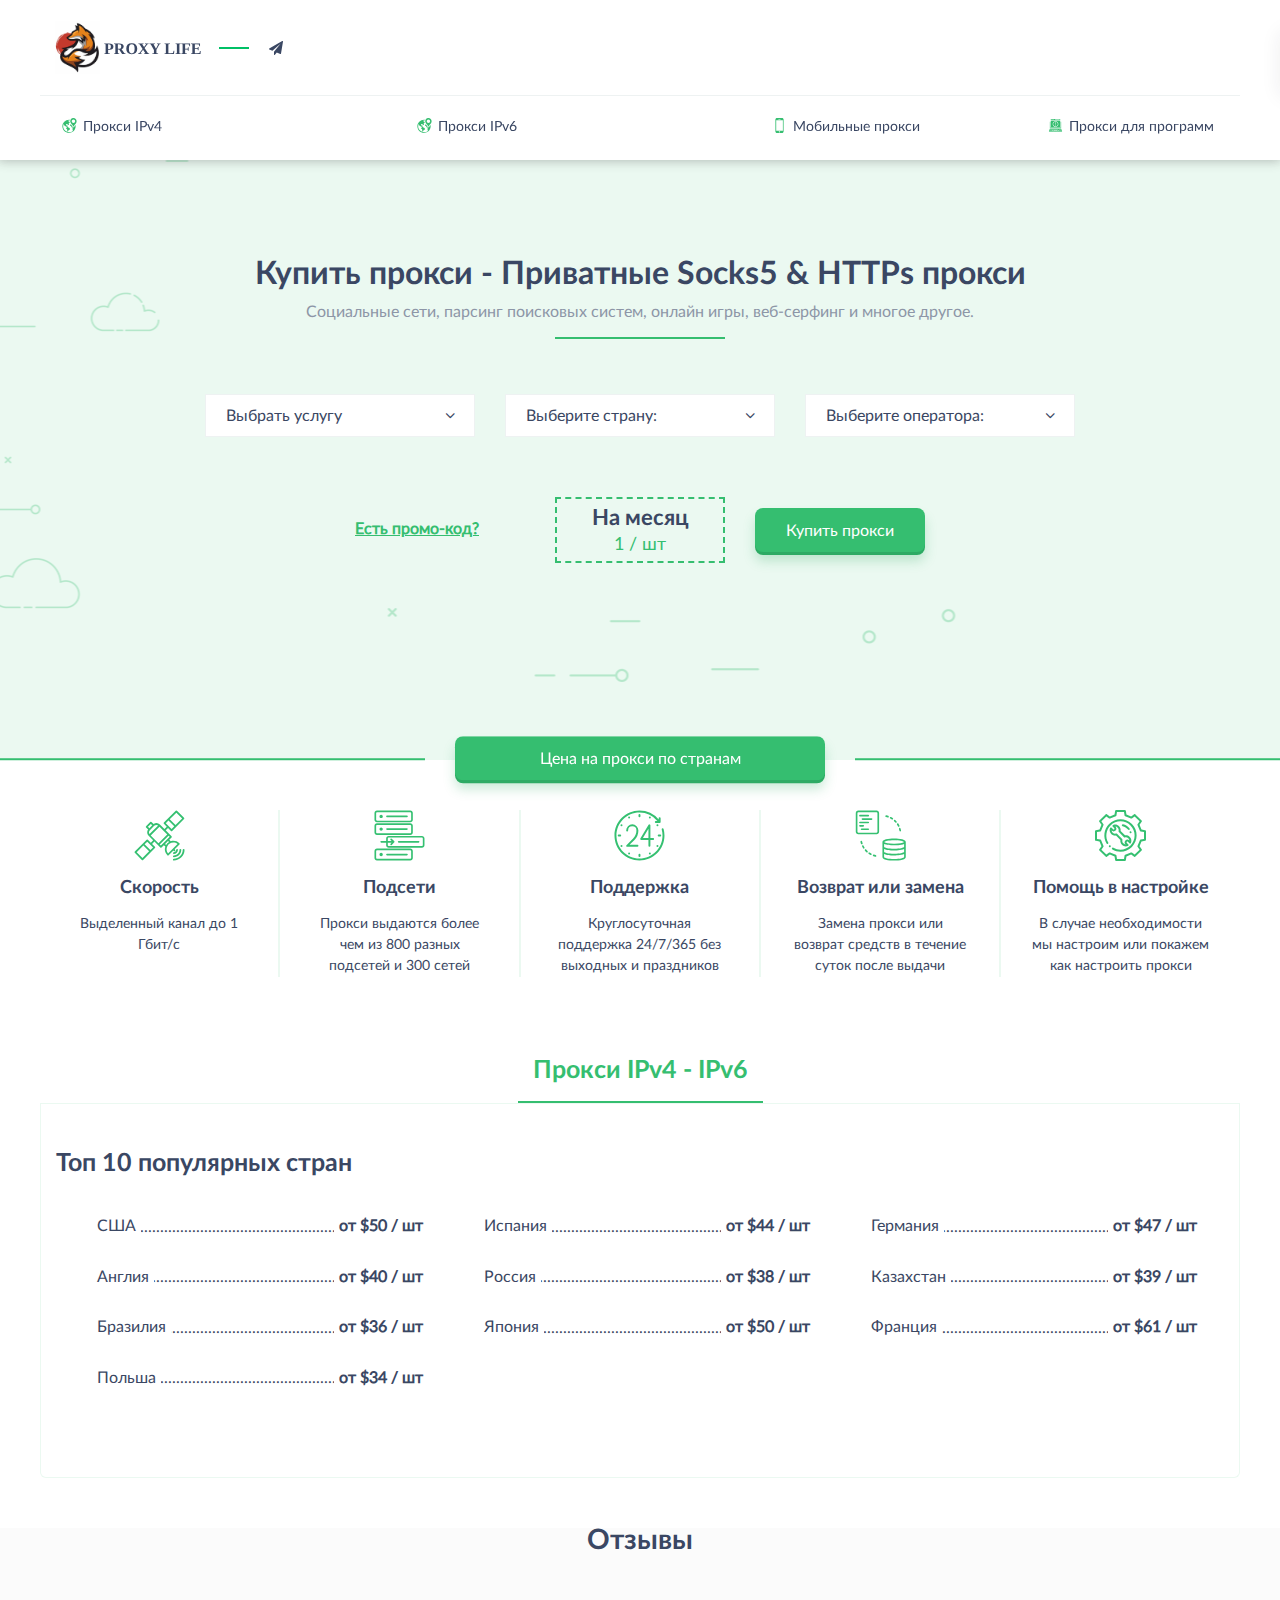
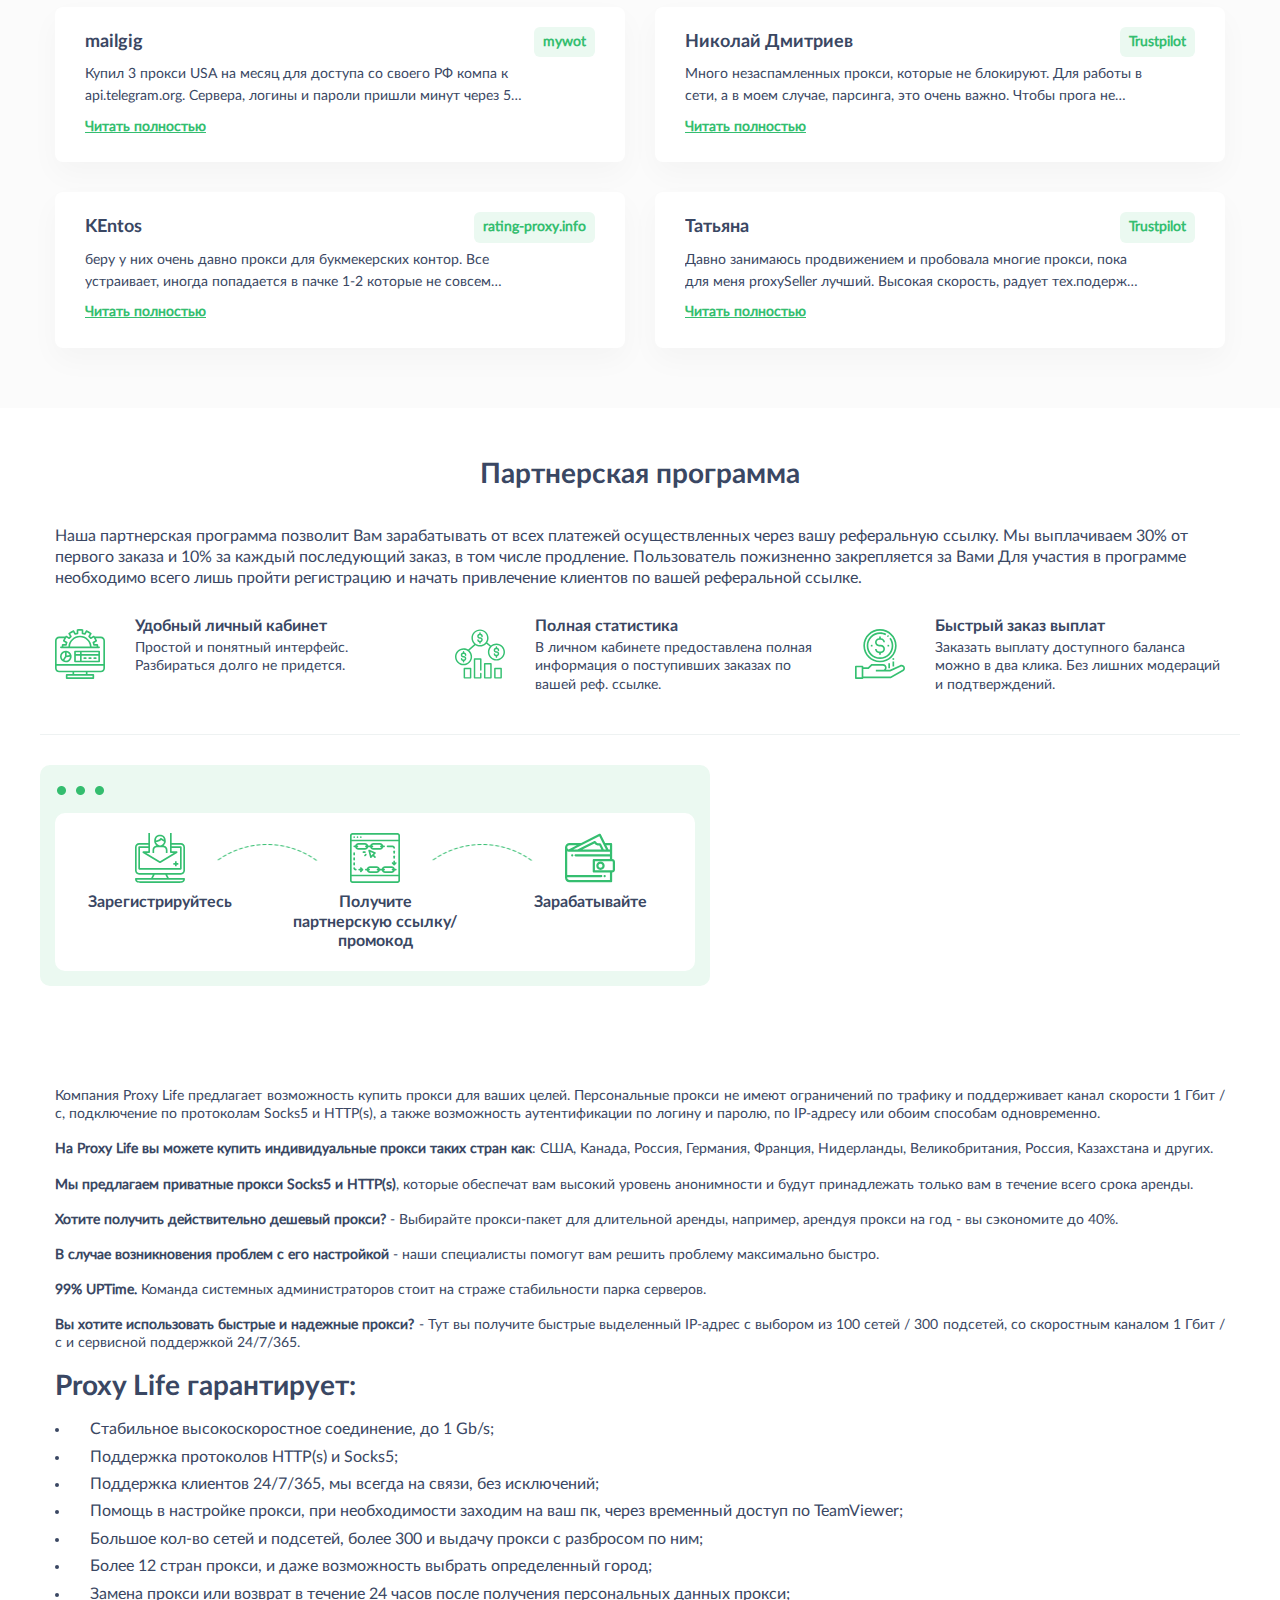
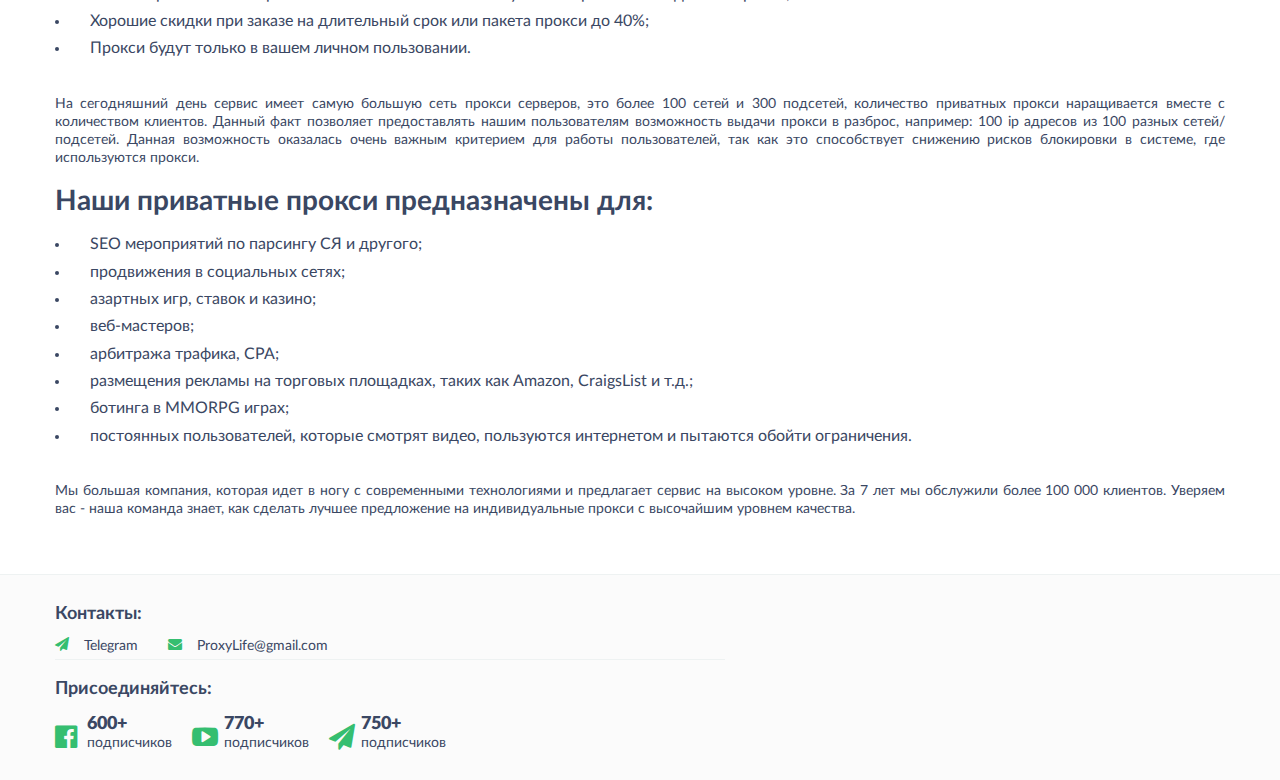
==== index-2.html @ 0d3d10ea "initial commit" ====
<!DOCTYPE html>
<html class="no-js bx-core bx-win bx-no-touch bx-no-retina bx-chrome" lang="ru">


<!-- Mirrored from proxylife.ml/index.html by HTTrack Website Copier/3.x [XR&CO'2014], Thu, 23 Feb 2023 14:34:07 GMT -->
<!-- Added by HTTrack --><meta http-equiv="content-type" content="text/html;charset=UTF-8" /><!-- /Added by HTTrack -->
<head>
    <meta charset="UTF-8" />
    <title>Proxy Life</title>
    <!-- Bootstrap v3.3.4 Grid Styles -->
    <style>
        html {
            font-family: sans-serif;
            -ms-text-size-adjust: 100%;
            -webkit-text-size-adjust: 100%
        }

        body {
            margin: 0
        }

        article,
        aside,
        details,
        figcaption,
        figure,
        footer,
        header,
        hgroup,
        main,
        menu,
        nav,
        section,
        summary {
            display: block
        }

        audio,
        canvas,
        progress,
        video {
            display: inline-block;
            vertical-align: baseline
        }

        audio:not([controls]) {
            display: none;
            height: 0
        }

        [hidden],
        template {
            display: none
        }

        a {
            background-color: transparent
        }

        a:active,
        a:hover {
            outline: 0
        }

        abbr[title] {
            border-bottom: 1px dotted
        }

        b,
        strong {
            font-weight: 700
        }

        dfn {
            font-style: italic
        }

        h1 {
            font-size: 2em;
            margin: .67em 0
        }

        mark {
            background: #ff0;
            color: #000
        }

        small {
            font-size: 80%
        }

        sub,
        sup {
            font-size: 75%;
            line-height: 0;
            position: relative;
            vertical-align: baseline
        }

        sup {
            top: -.5em
        }

        sub {
            bottom: -.25em
        }

        img {
            border: 0
        }

        svg:not(:root) {
            overflow: hidden
        }

        figure {
            margin: 1em 40px
        }

        hr {
            -moz-box-sizing: content-box;
            -webkit-box-sizing: content-box;
            box-sizing: content-box;
            height: 0
        }

        pre {
            overflow: auto
        }

        code,
        kbd,
        pre,
        samp {
            font-family: monospace, monospace;
            font-size: 1em
        }

        button,
        input,
        optgroup,
        select,
        textarea {
            color: inherit;
            font: inherit;
            margin: 0
        }

        button {
            overflow: visible
        }

        button,
        select {
            text-transform: none
        }

        button,
        html input[type=button],
        input[type=reset],
        input[type=submit] {
            -webkit-appearance: button;
            cursor: pointer
        }

        button[disabled],
        html input[disabled] {
            cursor: default
        }

        button::-moz-focus-inner,
        input::-moz-focus-inner {
            border: 0;
            padding: 0
        }

        input {
            line-height: normal
        }

        input[type=checkbox],
        input[type=radio] {
            -webkit-box-sizing: border-box;
            -moz-box-sizing: border-box;
            box-sizing: border-box;
            padding: 0
        }

        input[type=number]::-webkit-inner-spin-button,
        input[type=number]::-webkit-outer-spin-button {
            height: auto
        }

        input[type=search] {
            -webkit-appearance: textfield;
            -moz-box-sizing: content-box;
            -webkit-box-sizing: content-box;
            box-sizing: content-box
        }

        input[type=search]::-webkit-search-cancel-button,
        input[type=search]::-webkit-search-decoration {
            -webkit-appearance: none
        }

        fieldset {
            border: 1px solid silver;
            margin: 0 2px;
            padding: .35em .625em .75em
        }

        legend {
            border: 0;
            padding: 0
        }

        textarea {
            overflow: auto
        }

        optgroup {
            font-weight: 700
        }

        table {
            border-collapse: collapse;
            border-spacing: 0
        }

        td,
        th {
            padding: 0
        }

        * {
            -webkit-box-sizing: border-box;
            -moz-box-sizing: border-box;
            box-sizing: border-box
        }

        :after,
        :before {
            -webkit-box-sizing: border-box;
            -moz-box-sizing: border-box;
            box-sizing: border-box
        }

        html {
            font-size: 10px;
            -webkit-tap-highlight-color: transparent
        }

        body {
            font-family: "Helvetica Neue", Helvetica, Arial, sans-serif;
            font-size: 14px;
            line-height: 1.42857143;
            color: #333;
            background-color: #fff
        }

        button,
        input,
        select,
        textarea {
            font-family: inherit;
            font-size: inherit;
            line-height: inherit
        }

        a {
            color: #337ab7;
            text-decoration: none
        }

        a:focus,
        a:hover {
            color: #23527c;
            text-decoration: underline
        }

        a:focus {
            outline: thin dotted;
            outline: 5px auto -webkit-focus-ring-color;
            outline-offset: -2px
        }

        figure {
            margin: 0
        }

        img {
            vertical-align: middle
        }

        .img-responsive {
            display: block;
            max-width: 100%;
            height: auto
        }

        .img-rounded {
            border-radius: 6px
        }

        .img-thumbnail {
            padding: 4px;
            line-height: 1.42857143;
            background-color: #fff;
            border: 1px solid #ddd;
            border-radius: 4px;
            -webkit-transition: all .2s ease-in-out;
            -o-transition: all .2s ease-in-out;
            transition: all .2s ease-in-out;
            display: inline-block;
            max-width: 100%;
            height: auto
        }

        .img-circle {
            border-radius: 50%
        }

        hr {
            margin-top: 20px;
            margin-bottom: 20px;
            border: 0;
            border-top: 1px solid #eee
        }

        .sr-only {
            position: absolute;
            width: 1px;
            height: 1px;
            margin: -1px;
            padding: 0;
            overflow: hidden;
            clip: rect(0, 0, 0, 0);
            border: 0
        }

        .sr-only-focusable:active,
        .sr-only-focusable:focus {
            position: static;
            width: auto;
            height: auto;
            margin: 0;
            overflow: visible;
            clip: auto
        }

        [role=button] {
            cursor: pointer
        }

        .container {
            margin-right: auto;
            margin-left: auto;
            padding-left: 15px;
            padding-right: 15px
        }

        @media (min-width:768px) {
            .container {
                width: 750px
            }
        }

        @media (min-width:992px) {
            .container {
                width: 970px
            }
        }

        @media (min-width:1200px) {
            .container {
                width: 1170px
            }
        }

        .container-fluid {
            margin-right: auto;
            margin-left: auto;
            padding-left: 15px;
            padding-right: 15px
        }

        .row {
            margin-left: -15px;
            margin-right: -15px
        }

        .col-lg-1,
        .col-lg-10,
        .col-lg-11,
        .col-lg-12,
        .col-lg-2,
        .col-lg-3,
        .col-lg-4,
        .col-lg-5,
        .col-lg-6,
        .col-lg-7,
        .col-lg-8,
        .col-lg-9,
        .col-md-1,
        .col-md-10,
        .col-md-11,
        .col-md-12,
        .col-md-2,
        .col-md-3,
        .col-md-4,
        .col-md-5,
        .col-md-6,
        .col-md-7,
        .col-md-8,
        .col-md-9,
        .col-sm-1,
        .col-sm-10,
        .col-sm-11,
        .col-sm-12,
        .col-sm-2,
        .col-sm-3,
        .col-sm-4,
        .col-sm-5,
        .col-sm-6,
        .col-sm-7,
        .col-sm-8,
        .col-sm-9,
        .col-xs-1,
        .col-xs-10,
        .col-xs-11,
        .col-xs-12,
        .col-xs-2,
        .col-xs-3,
        .col-xs-4,
        .col-xs-5,
        .col-xs-6,
        .col-xs-7,
        .col-xs-8,
        .col-xs-9 {
            position: relative;
            min-height: 1px;
            padding-left: 15px;
            padding-right: 15px
        }

        .col-xs-1,
        .col-xs-10,
        .col-xs-11,
        .col-xs-12,
        .col-xs-2,
        .col-xs-3,
        .col-xs-4,
        .col-xs-5,
        .col-xs-6,
        .col-xs-7,
        .col-xs-8,
        .col-xs-9 {
            float: left
        }

        .col-xs-12 {
            width: 100%
        }

        .col-xs-11 {
            width: 91.66666667%
        }

        .col-xs-10 {
            width: 83.33333333%
        }

        .col-xs-9 {
            width: 75%
        }

        .col-xs-8 {
            width: 66.66666667%
        }

        .col-xs-7 {
            width: 58.33333333%
        }

        .col-xs-6 {
            width: 50%
        }

        .col-xs-5 {
            width: 41.66666667%
        }

        .col-xs-4 {
            width: 33.33333333%
        }

        .col-xs-3 {
            width: 25%
        }

        .col-xs-2 {
            width: 16.66666667%
        }

        .col-xs-1 {
            width: 8.33333333%
        }

        .col-xs-pull-12 {
            right: 100%
        }

        .col-xs-pull-11 {
            right: 91.66666667%
        }

        .col-xs-pull-10 {
            right: 83.33333333%
        }

        .col-xs-pull-9 {
            right: 75%
        }

        .col-xs-pull-8 {
            right: 66.66666667%
        }

        .col-xs-pull-7 {
            right: 58.33333333%
        }

        .col-xs-pull-6 {
            right: 50%
        }

        .col-xs-pull-5 {
            right: 41.66666667%
        }

        .col-xs-pull-4 {
            right: 33.33333333%
        }

        .col-xs-pull-3 {
            right: 25%
        }

        .col-xs-pull-2 {
            right: 16.66666667%
        }

        .col-xs-pull-1 {
            right: 8.33333333%
        }

        .col-xs-pull-0 {
            right: auto
        }

        .col-xs-push-12 {
            left: 100%
        }

        .col-xs-push-11 {
            left: 91.66666667%
        }

        .col-xs-push-10 {
            left: 83.33333333%
        }

        .col-xs-push-9 {
            left: 75%
        }

        .col-xs-push-8 {
            left: 66.66666667%
        }

        .col-xs-push-7 {
            left: 58.33333333%
        }

        .col-xs-push-6 {
            left: 50%
        }

        .col-xs-push-5 {
            left: 41.66666667%
        }

        .col-xs-push-4 {
            left: 33.33333333%
        }

        .col-xs-push-3 {
            left: 25%
        }

        .col-xs-push-2 {
            left: 16.66666667%
        }

        .col-xs-push-1 {
            left: 8.33333333%
        }

        .col-xs-push-0 {
            left: auto
        }

        .col-xs-offset-12 {
            margin-left: 100%
        }

        .col-xs-offset-11 {
            margin-left: 91.66666667%
        }

        .col-xs-offset-10 {
            margin-left: 83.33333333%
        }

        .col-xs-offset-9 {
            margin-left: 75%
        }

        .col-xs-offset-8 {
            margin-left: 66.66666667%
        }

        .col-xs-offset-7 {
            margin-left: 58.33333333%
        }

        .col-xs-offset-6 {
            margin-left: 50%
        }

        .col-xs-offset-5 {
            margin-left: 41.66666667%
        }

        .col-xs-offset-4 {
            margin-left: 33.33333333%
        }

        .col-xs-offset-3 {
            margin-left: 25%
        }

        .col-xs-offset-2 {
            margin-left: 16.66666667%
        }

        .col-xs-offset-1 {
            margin-left: 8.33333333%
        }

        .col-xs-offset-0 {
            margin-left: 0
        }

        @media (min-width:768px) {

            .col-sm-1,
            .col-sm-10,
            .col-sm-11,
            .col-sm-12,
            .col-sm-2,
            .col-sm-3,
            .col-sm-4,
            .col-sm-5,
            .col-sm-6,
            .col-sm-7,
            .col-sm-8,
            .col-sm-9 {
                float: left
            }

            .col-sm-12 {
                width: 100%
            }

            .col-sm-11 {
                width: 91.66666667%
            }

            .col-sm-10 {
                width: 83.33333333%
            }

            .col-sm-9 {
                width: 75%
            }

            .col-sm-8 {
                width: 66.66666667%
            }

            .col-sm-7 {
                width: 58.33333333%
            }

            .col-sm-6 {
                width: 50%
            }

            .col-sm-5 {
                width: 41.66666667%
            }

            .col-sm-4 {
                width: 33.33333333%
            }

            .col-sm-3 {
                width: 25%
            }

            .col-sm-2 {
                width: 16.66666667%
            }

            .col-sm-1 {
                width: 8.33333333%
            }

            .col-sm-pull-12 {
                right: 100%
            }

            .col-sm-pull-11 {
                right: 91.66666667%
            }

            .col-sm-pull-10 {
                right: 83.33333333%
            }

            .col-sm-pull-9 {
                right: 75%
            }

            .col-sm-pull-8 {
                right: 66.66666667%
            }

            .col-sm-pull-7 {
                right: 58.33333333%
            }

            .col-sm-pull-6 {
                right: 50%
            }

            .col-sm-pull-5 {
                right: 41.66666667%
            }

            .col-sm-pull-4 {
                right: 33.33333333%
            }

            .col-sm-pull-3 {
                right: 25%
            }

            .col-sm-pull-2 {
                right: 16.66666667%
            }

            .col-sm-pull-1 {
                right: 8.33333333%
            }

            .col-sm-pull-0 {
                right: auto
            }

            .col-sm-push-12 {
                left: 100%
            }

            .col-sm-push-11 {
                left: 91.66666667%
            }

            .col-sm-push-10 {
                left: 83.33333333%
            }

            .col-sm-push-9 {
                left: 75%
            }

            .col-sm-push-8 {
                left: 66.66666667%
            }

            .col-sm-push-7 {
                left: 58.33333333%
            }

            .col-sm-push-6 {
                left: 50%
            }

            .col-sm-push-5 {
                left: 41.66666667%
            }

            .col-sm-push-4 {
                left: 33.33333333%
            }

            .col-sm-push-3 {
                left: 25%
            }

            .col-sm-push-2 {
                left: 16.66666667%
            }

            .col-sm-push-1 {
                left: 8.33333333%
            }

            .col-sm-push-0 {
                left: auto
            }

            .col-sm-offset-12 {
                margin-left: 100%
            }

            .col-sm-offset-11 {
                margin-left: 91.66666667%
            }

            .col-sm-offset-10 {
                margin-left: 83.33333333%
            }

            .col-sm-offset-9 {
                margin-left: 75%
            }

            .col-sm-offset-8 {
                margin-left: 66.66666667%
            }

            .col-sm-offset-7 {
                margin-left: 58.33333333%
            }

            .col-sm-offset-6 {
                margin-left: 50%
            }

            .col-sm-offset-5 {
                margin-left: 41.66666667%
            }

            .col-sm-offset-4 {
                margin-left: 33.33333333%
            }

            .col-sm-offset-3 {
                margin-left: 25%
            }

            .col-sm-offset-2 {
                margin-left: 16.66666667%
            }

            .col-sm-offset-1 {
                margin-left: 8.33333333%
            }

            .col-sm-offset-0 {
                margin-left: 0
            }
        }

        @media (min-width:992px) {

            .col-md-1,
            .col-md-10,
            .col-md-11,
            .col-md-12,
            .col-md-2,
            .col-md-3,
            .col-md-4,
            .col-md-5,
            .col-md-6,
            .col-md-7,
            .col-md-8,
            .col-md-9 {
                float: left
            }

            .col-md-12 {
                width: 100%
            }

            .col-md-11 {
                width: 91.66666667%
            }

            .col-md-10 {
                width: 83.33333333%
            }

            .col-md-9 {
                width: 75%
            }

            .col-md-8 {
                width: 66.66666667%
            }

            .col-md-7 {
                width: 58.33333333%
            }

            .col-md-6 {
                width: 50%
            }

            .col-md-5 {
                width: 41.66666667%
            }

            .col-md-4 {
                width: 33.33333333%
            }

            .col-md-3 {
                width: 25%
            }

            .col-md-2 {
                width: 16.66666667%
            }

            .col-md-1 {
                width: 8.33333333%
            }

            .col-md-pull-12 {
                right: 100%
            }

            .col-md-pull-11 {
                right: 91.66666667%
            }

            .col-md-pull-10 {
                right: 83.33333333%
            }

            .col-md-pull-9 {
                right: 75%
            }

            .col-md-pull-8 {
                right: 66.66666667%
            }

            .col-md-pull-7 {
                right: 58.33333333%
            }

            .col-md-pull-6 {
                right: 50%
            }

            .col-md-pull-5 {
                right: 41.66666667%
            }

            .col-md-pull-4 {
                right: 33.33333333%
            }

            .col-md-pull-3 {
                right: 25%
            }

            .col-md-pull-2 {
                right: 16.66666667%
            }

            .col-md-pull-1 {
                right: 8.33333333%
            }

            .col-md-pull-0 {
                right: auto
            }

            .col-md-push-12 {
                left: 100%
            }

            .col-md-push-11 {
                left: 91.66666667%
            }

            .col-md-push-10 {
                left: 83.33333333%
            }

            .col-md-push-9 {
                left: 75%
            }

            .col-md-push-8 {
                left: 66.66666667%
            }

            .col-md-push-7 {
                left: 58.33333333%
            }

            .col-md-push-6 {
                left: 50%
            }

            .col-md-push-5 {
                left: 41.66666667%
            }

            .col-md-push-4 {
                left: 33.33333333%
            }

            .col-md-push-3 {
                left: 25%
            }

            .col-md-push-2 {
                left: 16.66666667%
            }

            .col-md-push-1 {
                left: 8.33333333%
            }

            .col-md-push-0 {
                left: auto
            }

            .col-md-offset-12 {
                margin-left: 100%
            }

            .col-md-offset-11 {
                margin-left: 91.66666667%
            }

            .col-md-offset-10 {
                margin-left: 83.33333333%
            }

            .col-md-offset-9 {
                margin-left: 75%
            }

            .col-md-offset-8 {
                margin-left: 66.66666667%
            }

            .col-md-offset-7 {
                margin-left: 58.33333333%
            }

            .col-md-offset-6 {
                margin-left: 50%
            }

            .col-md-offset-5 {
                margin-left: 41.66666667%
            }

            .col-md-offset-4 {
                margin-left: 33.33333333%
            }

            .col-md-offset-3 {
                margin-left: 25%
            }

            .col-md-offset-2 {
                margin-left: 16.66666667%
            }

            .col-md-offset-1 {
                margin-left: 8.33333333%
            }

            .col-md-offset-0 {
                margin-left: 0
            }
        }

        @media (min-width:1200px) {

            .col-lg-1,
            .col-lg-10,
            .col-lg-11,
            .col-lg-12,
            .col-lg-2,
            .col-lg-3,
            .col-lg-4,
            .col-lg-5,
            .col-lg-6,
            .col-lg-7,
            .col-lg-8,
            .col-lg-9 {
                float: left
            }

            .col-lg-12 {
                width: 100%
            }

            .col-lg-11 {
                width: 91.66666667%
            }

            .col-lg-10 {
                width: 83.33333333%
            }

            .col-lg-9 {
                width: 75%
            }

            .col-lg-8 {
                width: 66.66666667%
            }

            .col-lg-7 {
                width: 58.33333333%
            }

            .col-lg-6 {
                width: 50%
            }

            .col-lg-5 {
                width: 41.66666667%
            }

            .col-lg-4 {
                width: 33.33333333%
            }

            .col-lg-3 {
                width: 25%
            }

            .col-lg-2 {
                width: 16.66666667%
            }

            .col-lg-1 {
                width: 8.33333333%
            }

            .col-lg-pull-12 {
                right: 100%
            }

            .col-lg-pull-11 {
                right: 91.66666667%
            }

            .col-lg-pull-10 {
                right: 83.33333333%
            }

            .col-lg-pull-9 {
                right: 75%
            }

            .col-lg-pull-8 {
                right: 66.66666667%
            }

            .col-lg-pull-7 {
                right: 58.33333333%
            }

            .col-lg-pull-6 {
                right: 50%
            }

            .col-lg-pull-5 {
                right: 41.66666667%
            }

            .col-lg-pull-4 {
                right: 33.33333333%
            }

            .col-lg-pull-3 {
                right: 25%
            }

            .col-lg-pull-2 {
                right: 16.66666667%
            }

            .col-lg-pull-1 {
                right: 8.33333333%
            }

            .col-lg-pull-0 {
                right: auto
            }

            .col-lg-push-12 {
                left: 100%
            }

            .col-lg-push-11 {
                left: 91.66666667%
            }

            .col-lg-push-10 {
                left: 83.33333333%
            }

            .col-lg-push-9 {
                left: 75%
            }

            .col-lg-push-8 {
                left: 66.66666667%
            }

            .col-lg-push-7 {
                left: 58.33333333%
            }

            .col-lg-push-6 {
                left: 50%
            }

            .col-lg-push-5 {
                left: 41.66666667%
            }

            .col-lg-push-4 {
                left: 33.33333333%
            }

            .col-lg-push-3 {
                left: 25%
            }

            .col-lg-push-2 {
                left: 16.66666667%
            }

            .col-lg-push-1 {
                left: 8.33333333%
            }

            .col-lg-push-0 {
                left: auto
            }

            .col-lg-offset-12 {
                margin-left: 100%
            }

            .col-lg-offset-11 {
                margin-left: 91.66666667%
            }

            .col-lg-offset-10 {
                margin-left: 83.33333333%
            }

            .col-lg-offset-9 {
                margin-left: 75%
            }

            .col-lg-offset-8 {
                margin-left: 66.66666667%
            }

            .col-lg-offset-7 {
                margin-left: 58.33333333%
            }

            .col-lg-offset-6 {
                margin-left: 50%
            }

            .col-lg-offset-5 {
                margin-left: 41.66666667%
            }

            .col-lg-offset-4 {
                margin-left: 33.33333333%
            }

            .col-lg-offset-3 {
                margin-left: 25%
            }

            .col-lg-offset-2 {
                margin-left: 16.66666667%
            }

            .col-lg-offset-1 {
                margin-left: 8.33333333%
            }

            .col-lg-offset-0 {
                margin-left: 0
            }
        }

        .clearfix:after,
        .clearfix:before,
        .container-fluid:after,
        .container-fluid:before,
        .container:after,
        .container:before,
        .row:after,
        .row:before {
            content: " ";
            display: table
        }

        .clearfix:after,
        .container-fluid:after,
        .container:after,
        .row:after {
            clear: both
        }

        .center-block {
            display: block;
            margin-left: auto;
            margin-right: auto
        }

        .pull-right {
            float: right !important
        }

        .pull-left {
            float: left !important
        }

        .hide {
            display: none !important
        }

        .show {
            display: block !important
        }

        .invisible {
            visibility: hidden
        }

        .text-hide {
            font: 0/0 a;
            color: transparent;
            text-shadow: none;
            background-color: transparent;
            border: 0
        }

        .hidden {
            display: none !important
        }

        .affix {
            position: fixed
        }

        .visible-lg,
        .visible-md,
        .visible-sm,
        .visible-xs {
            display: none !important
        }

        .visible-lg-block,
        .visible-lg-inline,
        .visible-lg-inline-block,
        .visible-md-block,
        .visible-md-inline,
        .visible-md-inline-block,
        .visible-sm-block,
        .visible-sm-inline,
        .visible-sm-inline-block,
        .visible-xs-block,
        .visible-xs-inline,
        .visible-xs-inline-block {
            display: none !important
        }

        @media (max-width:767px) {
            .visible-xs {
                display: block !important
            }

            table.visible-xs {
                display: table
            }

            tr.visible-xs {
                display: table-row !important
            }

            td.visible-xs,
            th.visible-xs {
                display: table-cell !important
            }

            .visible-xs-block {
                display: block !important
            }

            .visible-xs-inline {
                display: inline !important
            }

            .visible-xs-inline-block {
                display: inline-block !important
            }
        }

        @media (min-width:768px) and (max-width:991px) {
            .visible-sm {
                display: block !important
            }

            table.visible-sm {
                display: table
            }

            tr.visible-sm {
                display: table-row !important
            }

            td.visible-sm,
            th.visible-sm {
                display: table-cell !important
            }

            .visible-sm-block {
                display: block !important
            }

            .visible-sm-inline {
                display: inline !important
            }

            .visible-sm-inline-block {
                display: inline-block !important
            }
        }

        @media (min-width:992px) and (max-width:1199px) {
            .visible-md {
                display: block !important
            }

            table.visible-md {
                display: table
            }

            tr.visible-md {
                display: table-row !important
            }

            td.visible-md,
            th.visible-md {
                display: table-cell !important
            }

            .visible-md-block {
                display: block !important
            }

            .visible-md-inline {
                display: inline !important
            }

            .visible-md-inline-block {
                display: inline-block !important
            }
        }

        @media (min-width:1200px) {
            .visible-lg {
                display: block !important
            }

            table.visible-lg {
                display: table
            }

            tr.visible-lg {
                display: table-row !important
            }

            td.visible-lg,
            th.visible-lg {
                display: table-cell !important
            }
        }

        @media (min-width:1200px) {
            .visible-lg-block {
                display: block !important
            }
        }

        @media (min-width:1200px) {
            .visible-lg-inline {
                display: inline !important
            }
        }

        @media (min-width:1200px) {
            .visible-lg-inline-block {
                display: inline-block !important
            }
        }

        @media (max-width:767px) {
            .hidden-xs {
                display: none !important
            }
        }

        @media (min-width:768px) and (max-width:991px) {
            .hidden-sm {
                display: none !important
            }
        }

        @media (min-width:992px) and (max-width:1199px) {
            .hidden-md {
                display: none !important
            }
        }

        @media (min-width:1200px) {
            .hidden-lg {
                display: none !important
            }
        }

        .visible-print {
            display: none !important
        }

        @media print {
            .visible-print {
                display: block !important
            }

            table.visible-print {
                display: table
            }

            tr.visible-print {
                display: table-row !important
            }

            td.visible-print,
            th.visible-print {
                display: table-cell !important
            }
        }

        .visible-print-block {
            display: none !important
        }

        @media print {
            .visible-print-block {
                display: block !important
            }
        }

        .visible-print-inline {
            display: none !important
        }

        @media print {
            .visible-print-inline {
                display: inline !important
            }
        }

        .visible-print-inline-block {
            display: none !important
        }

        @media print {
            .visible-print-inline-block {
                display: inline-block !important
            }
        }

        @media print {
            .hidden-print {
                display: none !important
            }
        }
    </style>
    <!-- Header CSS (First Sections of Website: paste after release from header.min.css here) -->
    <!--
	<style>html .loader{background:#fff;bottom:0;height:100%;left:0;position:fixed;right:0;top:0;width:100%;z-index:9999}html .loader .loader_inner{background-size:cover;background-repeat:no-repeat;background-position:center center;background-color:#fff;height:60px;width:60px;margin-top:-30px;margin-left:-30px;left:50%;top:50%;position:absolute}</style>
	-->
    <!-- Load CSS, CSS Localstorage & WebFonts Main Function -->
    <meta name="robots" content="index, follow">
    <meta name="keywords" content="прокси">
    <meta name="description" content="Компания Proxy Life предлагает возможность купить прокси для ваших целей. Приватные прокси не имеют ограничений по трафику и поддерживает канал скорости 1 Гбит / с, подключение по протоколам Socks5 и HTTP(s), а также возможность аутентификации по лог">
    <script async src="../www.googletagmanager.com/gtm2fe1.js?id=GTM-NR4FPRX"></script>
    <script type="text/javascript" data-skip-moving="true">
        (function(w, d, n) {
            var cl = "bx-core";
            var ht = d.documentElement;
            var htc = ht ? ht.className : undefined;
            if (htc === undefined || htc.indexOf(cl) !== -1) {
                return;
            }
            var ua = n.userAgent;
            if (/(iPad;)|(iPhone;)/i.test(ua)) {
                cl += " bx-ios";
            } else if (/Windows/i.test(ua)) {
                cl += ' bx-win';
            } else if (/Macintosh/i.test(ua)) {
                cl += " bx-mac";
            } else if (/Linux/i.test(ua) && !/Android/i.test(ua)) {
                cl += " bx-linux";
            } else if (/Android/i.test(ua)) {
                cl += " bx-android";
            }
            cl += (/(ipad|iphone|android|mobile|touch)/i.test(ua) ? " bx-touch" : " bx-no-touch");
            cl += w.devicePixelRatio && w.devicePixelRatio >= 2 ? " bx-retina" : " bx-no-retina";
            var ieVersion = -1;
            if (/AppleWebKit/.test(ua)) {
                cl += " bx-chrome";
            } else if ((ieVersion = getIeVersion()) > 0) {
                cl += " bx-ie bx-ie" + ieVersion;
                if (ieVersion > 7 && ieVersion < 10 && !isDoctype()) {
                    cl += " bx-quirks";
                }
            } else if (/Opera/.test(ua)) {
                cl += " bx-opera";
            } else if (/Gecko/.test(ua)) {
                cl += " bx-firefox";
            }
            ht.className = htc ? htc + " " + cl : cl;

            function isDoctype() {
                if (d.compatMode) {
                    return d.compatMode == "CSS1Compat";
                }
                return d.documentElement && d.documentElement.clientHeight;
            }

            function getIeVersion() {
                if (/Opera/i.test(ua) || /Webkit/i.test(ua) || /Firefox/i.test(ua) || /Chrome/i.test(ua)) {
                    return -1;
                }
                var rv = -1;
                if (!!(w.MSStream) && !(w.ActiveXObject) && ("ActiveXObject" in w)) {
                    rv = 11;
                } else if (!!d.documentMode && d.documentMode >= 10) {
                    rv = 10;
                } else if (!!d.documentMode && d.documentMode >= 9) {
                    rv = 9;
                } else if (d.attachEvent && !/Opera/.test(ua)) {
                    rv = 8;
                }
                if (rv == -1 || rv == 8) {
                    var re;
                    if (n.appName == "Microsoft Internet Explorer") {
                        re = new RegExp("MSIE ([0-9]+[\.0-9]*)");
                        if (re.exec(ua) != null) {
                            rv = parseFloat(RegExp.$1);
                        }
                    } else if (n.appName == "Netscape") {
                        rv = 11;
                        re = new RegExp("Trident/.*rv:([0-9]+[\.0-9]*)");
                        if (re.exec(ua) != null) {
                            rv = parseFloat(RegExp.$1);
                        }
                    }
                }
                return rv;
            }
        })(window, document, navigator);
    </script>
    <link href="css/ui.design-tokens.min.css" type="text/css" rel="stylesheet">
    <link href="css/template_addbc4e4475238ae01c8bef789acd89e_v1.css" type="text/css" data-template-style="true" rel="stylesheet">
    <link href="css/popup.min.css" type="text/css" data-template-style="true" rel="stylesheet">
    <meta http-equiv="X-UA-Compatible" content="IE=edge">
    <meta name="viewport" content="width=device-width, initial-scale=1.0, minimum-scale=1.0, maximum-scale=1.0, user-scalable=no">
    <link rel="shortcut icon" href="favicon.ico" type="image/x-icon">
    <link rel="apple-touch-icon" href="images/apple-touch-icon.png">
    <link rel="apple-touch-icon" sizes="72x72" href="images/apple-touch-icon-72x72.png">
    <link rel="apple-touch-icon" sizes="114x114" href="images/apple-touch-icon-114x114.png">
    <meta property="og:image" content="fonts/8aeade7cf73ff3e42dd17f4617ce4018.svg">
</head>

<body>
    <div class="loader">
        <div class="loader_inner"></div>
    </div>
    <!-- header -->



    <div canvas="container" data-sticky-container>
        <div class="off-canvas-wrap"></div>
        <header id="header" class="header ipv6_proxy ">
            <div class="container">
                <div class="row header__top">
                    <div class="header_logo">
                        <a href="index.html" class="logo">
                            <i>
                                <img src="fonts/8aeade7cf73ff3e42dd17f4617ce4018.svg" alt="Прокси селлер">
                            </i>
                        </a>
                    </div>
                    <div class="header__social">
                        <div class="header__social-divider">
                        </div>
                        <div class="header__social-items">

                            <div id="bx_3218110189_1642" class="header__social-item"><a href="https://t.me/proxylife_support" target="_blank"><i><i class="fa fa-paper-plane"></i></i></a></div>
                        </div>
                    </div>
                    <div class="header_nav_wrap">
                        <nav class="header_nav">
                         
                        </nav>

                    </div>
                </div>
                <div class="header__level2 sticky" data-sticky-for="1199" data-margin-top="-15" data-sticky-class="is-sticky">
                    <nav class="header__level2-nav">
                        <ul>
                            <li>
                                <img src="fonts/2c0213ab2c3454f73adb50991b558356.svg">
                                Прокси IPv4 </i>
</li>
<li>
                                <div class="header__level2-nav-drop-decor">
                                    <img src="images/main-color-tab-decor.png" alt>
                                </div>
                                <div class="header__level2-nav-drop proxy">
                                    <div class="header__level2-nav-tabs-item-wrap">
                                        <div class="header__level2-nav-tabs-item active">
                                            Европа <i class="fa fa-angle-right"></i>
                                        </div>
                                        <div class="header__level2-nav-tabs-item ">
                                            Азия <i class="fa fa-angle-right"></i>
                                        </div>
                                        <div class="header__level2-nav-tabs-item ">
                                            Африка <i class="fa fa-angle-right"></i>
                                        </div>
                                        <div class="header__level2-nav-tabs-item ">
                                            Северная Америка <i class="fa fa-angle-right"></i>
                                        </div>
                                        <div class="header__level2-nav-tabs-item ">
                                            Южная Америка <i class="fa fa-angle-right"></i>
                                        </div>
                                        <div class="header__level2-nav-tabs-item ">
                                            Австралия и Океания <i class="fa fa-angle-right"></i>
                                        </div>
                                    </div>
                                    <div class="header__level2-nav-tabs-inner">
                                        <ul class="tabs-wrap active">
                                            <li>
                                                <a href="austrian-proxy/index.html"><i style="background: url(%27fonts/0sh26e6orv4ob2gsgamkuw5icx0um3by.html) no-repeat center;"></i> Австрия</a>
                                            </li>
                                            <li>
                                                <a href="belarus-proxy/index.html"><i style="background: url(%27fonts/a2a24b026166821101654dcd597a6c62.html) no-repeat center;"></i> Беларусь</a>
                                            </li>
                                            <li>
                                                <a href="belgium-proxy/index.html"><i style="background: url(%27fonts/0l4l6gg8gwzw0rb55a7gsuhlv0h212sv.html) no-repeat center;"></i> Бельгия</a>
                                            </li>
                                            <li>
                                                <a href="bulgarian-proxy/index.html"><i style="background: url(%27fonts/7ba21c425387e42a48e0bbe23ca670ca.html) no-repeat center;"></i> Болгария</a>
                                            </li>
                                            <li>
                                                <a href="cyprus-proxy/index.html"><i style="background: url(%27fonts/ybuvy5zbym5lk0rwljuc4lh6teb4tsip.html) no-repeat center;"></i> Кипр</a>
                                            </li>
                                            <li>
                                                <a href="czech-proxy/index.html"><i style="background: url(%27fonts/zx6u3y2xjety89nfed5452wqr6bo377c.html) no-repeat center;"></i> Чехия</a>
                                            </li>
                                            <li>
                                                <a href="england-proxy/index.html"><i style="background: url(%27fonts/5e42f860ec475ed11b34e2eea4311005.html) no-repeat center;"></i> Англия</a>
                                            </li>
                                            <li>
                                                <a href="finland-proxy/index.html"><i style="background: url(%27fonts/grri528m63qd2shpgrdylbgyn56iwfiv.html) no-repeat center;"></i> Финляндия</a>
                                            </li>
                                            <li>
                                                <a href="france-proxy/index.html"><i style="background: url(%27fonts/wnafi606b47lp128l5viwdhlan4qppub.html) no-repeat center;"></i> Франция</a>
                                            </li>
                                            <li>
                                                <a href="german-proxy/index.html"><i style="background: url(%27fonts/1d1e75892263042a6f9735df7924a558.html) no-repeat center;"></i> Германия</a>
                                            </li>
                                            <li>
                                                <a href="hungary-proxy/index.html"><i style="background: url(%27fonts/orhez0gxmggi2g2v3awcbir6yw160ebk.html) no-repeat center;"></i> Венгрия</a>
                                            </li>
                                            <li>
                                                <a href="italy-proxy/index.html"><i style="background: url(%27fonts/dedf40e2192fb70d03aac7fab89bd252.html) no-repeat center;"></i> Италия</a>
                                            </li>
                                            <li>
                                                <a href="latvian-proxy/index.html"><i style="background: url(%27fonts/6nvjmu1syys8pedc95mzjxuj27f72r28.html) no-repeat center;"></i> Латвия</a>
                                            </li>
                                            <li>
                                                <a href="lithuania-proxy/index.html"><i style="background: url(%27fonts/2d61bb22e1232eb990aae9b0c8f9c5a1.html) no-repeat center;"></i> Литва</a>
                                            </li>
                                            <li>
                                                <a href="macedonian-proxy/index.html"><i style="background: url(%27fonts/28q4wq176f4o74l1zys7j23yuwkn7pfy.html) no-repeat center;"></i> Македония</a>
                                            </li>
                                            <li>
                                                <a href="netherlands-proxy/index.html"><i style="background: url(%27fonts/f3af6d20e22815ac8e212c6e3e6b95c7.html) no-repeat center;"></i> Нидерланды</a>
                                            </li>
                                            <li>
                                                <a href="norway-proxy/index.html"><i style="background: url(%27fonts/emhe1efsvgy3gruvwbyt3mxdq96lwbgh.html) no-repeat center;"></i> Норвегия</a>
                                            </li>
                                            <li>
                                                <a href="poland-proxy/index.html"><i style="background: url(%27fonts/08010f8913a33d43b2a525245cd046ff.html) no-repeat center;"></i> Польша</a>
                                            </li>
                                            <li>
                                                <a href="portugal-proxy/index.html"><i style="background: url(%27fonts/etp4s56oszzo28qm67kxfvneznxbfgfn.html) no-repeat center;"></i> Португалия</a>
                                            </li>
                                            <li>
                                                <a href="romanian-proxy/index.html"><i style="background: url(%27fonts/hpkkdk74xtby9r0n1jjn727agldvvtz0.html) no-repeat center;"></i> Румыния</a>
                                            </li>
                                            <li>
                                                <a href="russian-proxy/index.html"><i style="background: url(%27fonts/i2svl7442xtmqgvic4ggh7gwlhkb7e7t.html) no-repeat center;"></i> Россия</a>
                                            </li>
                                            <li>
                                                <a href="serbian-proxy/index.html"><i style="background: url(%27fonts/dh4l8k4a7p7479pgydx2scc9vwzmclf2.html) no-repeat center;"></i> Сербия</a>
                                            </li>
                                            <li>
                                                <a href="israel-proxy/index.html"><i style="background: url(%27fonts/98orw2lf1h9jnzqffbyfbu3hezc6sgw7.html) no-repeat center;"></i> Израиль</a>
                                            </li>
                                            <li>
                                                <a href="slovakia-proxy/index.html"><i style="background: url(%27fonts/ynh11muh4j198e0ovrhlgib1hrkucixv.html) no-repeat center;"></i> Словакия</a>
                                            </li>
                                            <li>
                                                <a href="spanish-proxy/index.html"><i style="background: url(%27fonts/znq3c84qz7mnnl3ncvfi795qhmvsufj5.html) no-repeat center;"></i> Испания</a>
                                            </li>
                                            <li>
                                                <a href="sweden-proxy/index.html"><i style="background: url(%27fonts/d781950a046feda1aba7ee588867bd11.html) no-repeat center;"></i> Швеция</a>
                                            </li>
                                            <li>
                                                <a href="switzerland-proxy/index.html"><i style="background: url(%27fonts/j7myozdo0mwztykr7clkfeaf34cznorw.html) no-repeat center;"></i> Швейцария</a>
                                            </li>
                                        </ul>
                                        <ul class="tabs-wrap ">
                                            <li>
                                                <a href="bangladesh-proxy/index.html"><i style="background: url(%27fonts/i2r8yobkvmvpnsww8ih1s2j60uz2x1x0.html) no-repeat center;"></i> Бангладеш</a>
                                            </li>
                                            <li>
                                                <a href="cambodian-proxy/index.html"><i style="background: url(%27fonts/gbtp6bp08g9rf33c2xordrmidf7bytvm.html) no-repeat center;"></i> Камбоджа</a>
                                            </li>
                                            <li>
                                                <a href="chinese-proxy/index.html"><i style="background: url(%27fonts/2f145f858f5c5ca5a4ee946df0936382.html) no-repeat center;"></i> Китай</a>
                                            </li>
                                            <li>
                                                <a href="georgia-proxy/index.html"><i style="background: url(%27fonts/dmh1vo0vstr3oizgwd2zhjq8s31hndbg.html) no-repeat center;"></i> Грузия</a>
                                            </li>
                                            <li>
                                                <a href="indian-proxy/index.html"><i style="background: url(%27fonts/7154a58d5d2ef3e5790b4eea292c15e9.html) no-repeat center;"></i> Индия</a>
                                            </li>
                                            <li>
                                                <a href="indonesia-proxy/index.html"><i style="background: url(%27fonts/ssgftxkjcss03b6qsp2upcde3m670mfg.html) no-repeat center;"></i> Индонезия</a>
                                            </li>
                                            <li>
                                                <a href="iranian-proxy/index.html"><i style="background: url(%27fonts/7i4rsamnuiwf1ua1fmiz9lt3kxe8kas0.html) no-repeat center;"></i> Иран</a>
                                            </li>
                                            <li>
                                                <a href="japan-proxy/index.html"><i style="background: url(%27fonts/2thynrdwm0v8rycczst5u08t9667pw9p.html) no-repeat center;"></i> Япония</a>
                                            </li>
                                            <li>
                                                <a href="kazakhstan-proxy/index.html"><i style="background: url(%27fonts/c3e62d94d64d1ac1c57d26613988ec7a.html) no-repeat center;"></i> Казахстан</a>
                                            </li>
                                            <li>
                                                <a href="korean-proxy/index.html"><i style="background: url(%27fonts/b0m4ocoeqd9r1jqybhubjohx4nqdkhnv.html) no-repeat center;"></i> Южная Корея</a>
                                            </li>
                                            <li>
                                                <a href="malaysia-proxy/index.html"><i style="background: url(%27fonts/gr6hckd0q430734c1jvlnx2ej8063hgo.html) no-repeat center;"></i> Малайзия</a>
                                            </li>
                                            <li>
                                                <a href="singapore-proxy/index.html"><i style="background: url(%27fonts/l7wshwmpsyvq1sq3puicbseweozc78c0.html) no-repeat center;"></i> Сингапур</a>
                                            </li>
                                            <li>
                                                <a href="taiwan-proxy/index.html"><i style="background: url(%27fonts/lbm6zyjqz996batkht0ofi10soztf6nb.html) no-repeat center;"></i> Тайвань</a>
                                            </li>
                                            <li>
                                                <a href="thailand-proxy/index.html"><i style="background: url(%27fonts/xzim3cahsafewebc71maq7ufiw9961zl.html) no-repeat center;"></i> Таиланд</a>
                                            </li>
                                            <li>
                                                <a href="turkey-proxy/index.html"><i style="background: url(%27fonts/068db6e7abeb30d89f362b78f33ead74.html) no-repeat center;"></i> Турция</a>
                                            </li>
                                        </ul>
                                        <ul class="tabs-wrap ">
                                            <li>
                                                <a href="nigeria-proxy/index.html"><i style="background: url(%27fonts/v0nm6u5sk8yk2pnyfj18sfcmn9dowysc.html) no-repeat center;"></i> Нигерия</a>
                                            </li>
                                            <li>
                                                <a href="south-africa-proxy/index.html"><i style="background: url(%27fonts/o2yfxpqy6bcwu8g2z8xmu01mh5wdxz9a.html) no-repeat center;"></i> Южная Африка</a>
                                            </li>
                                        </ul>
                                        <ul class="tabs-wrap ">
                                            <li>
                                                <a href="canadian-proxy/index.html"><i style="background: url(%27fonts/5853c23ee320093957f18fe5729ca868.html) no-repeat center;"></i> Канада</a>
                                            </li>
                                            <li>
                                                <a href="mexican-proxy/index.html"><i style="background: url(%27fonts/qbicltzrhfw3j3s77frqhahd5xgnuyfc.html) no-repeat center;"></i> Мексика</a>
                                            </li>
                                            <li>
                                                <a href="usa-proxy/index.html"><i style="background: url(%27fonts/0f9bb7bc713086058e9232d4353e0c5c.html) no-repeat center;"></i> США</a>
                                            </li>
                                        </ul>
                                        <ul class="tabs-wrap ">
                                            <li>
                                                <a href="brazilian-proxy/index.html"><i style="background: url(%27fonts/e333arhnabzr9j35bh3b5cf591j07kcg.html) no-repeat center;"></i> Бразилия</a>
                                            </li>
                                            <li>
                                                <a href="venezuela-proxy/index.html"><i style="background: url(%27fonts/p5ux52mqjaiftj22w42qz6ee889v5c3l.html) no-repeat center;"></i> Венесуэла</a>
                                            </li>
                                        </ul>
                                        <ul class="tabs-wrap ">
                                            <li>
                                                <a href="australian-proxy/index.html"><i style="background: url(%27fonts/9b114a475d7b4170892d684b7d013cd0.html) no-repeat center;"></i> Австралия</a>
                                            </li>
                                        </ul>
                                    </div>
                                </div>
                            </li>
                           <li>
                                <img src="fonts/a72afaf480080937a33bf814bb8ed6ba.svg">
                                Прокси IPv6 </i>
</li>
<li>
                                <div class="header__level2-nav-drop-decor">
                                    <img src="images/main-color-tab-decor.png" alt>
                                </div>
                                <div class="header__level2-nav-drop proxy">
                                    <div class="header__level2-nav-tabs-item-wrap">
                                        <div class="header__level2-nav-tabs-item active">
                                            Европа <i class="fa fa-angle-right"></i>
                                        </div>
                                        <div class="header__level2-nav-tabs-item ">
                                            Северная Америка <i class="fa fa-angle-right"></i>
                                        </div>
                                    </div>
                                    <div class="header__level2-nav-tabs-inner">
                                        <ul class="tabs-wrap active">
                                            <li>
                                                <a href="ipv6/index62b9.html?region=562"><i style="background: url(%27fonts/22154922d5b26bd15a5b453e09475277.html) no-repeat center;"></i> Россия</a>
                                            </li>
                                            <li>
                                                <a href="ipv6/indexd545.html?region=610"><i style="background: url(%27fonts/c370d234774e3b77c0839ee78cd4038a.html) no-repeat center;"></i> Германия</a>
                                            </li>
                                            <li>
                                                <a href="ipv6/index1f0f.html?region=611"><i style="background: url(%27fonts/8a408e0ba54a99f60239ef72ef98ba0c.html) no-repeat center;"></i> Франция</a>
                                            </li>
                                            <li>
                                                <a href="ipv6/index7980.html?region=612"><i style="background: url(%27fonts/f669caa59488ee7170fffc35660188c3.html) no-repeat center;"></i> Нидерланды</a>
                                            </li>
                                            <li>
                                                <a href="ipv6/index3a50.html?region=2060"><i style="background: url(%27fonts/eacbyvnvmzzxgkywpummvfust3tn7fb0.html) no-repeat center;"></i> Испания</a>
                                            </li>
                                            <li>
                                                <a href="ipv6/indexd34f.html?region=1263"><i style="background: url(%27fonts/m4m54jfk8s2fkhesc4bwyhmvx41shhe5.html) no-repeat center;"></i> Англия</a>
                                            </li>
                                        </ul>
                                        <ul class="tabs-wrap ">
                                            <li>
                                                <a href="ipv6/indexb6ac.html?region=785"><i style="background: url(%27fonts/185benhioj1rjn71n13noilcp3t4gvm3.html) no-repeat center;"></i> США</a>
                                            </li>
                                            <li>
                                                <a href="ipv6/index6887.html?region=613"><i style="background: url(%27fonts/90a6ec4861c3fb3bbe2a4a023096ab27.html) no-repeat center;"></i> Канада</a>
                                            </li>
                                        </ul>
                                    </div>
                                </div>
                            </li>
                               
                                
                            <li>
                                <img src="fonts/202550822955349a66c3888c2237bb8e.svg" alt="Мобильные прокси">
                                Мобильные прокси</i>
                            </li>
                           
                            <li>
                                <img src="fonts/c18e40b79f081cd072b80c131a7821db.svg" alt="Прокси для программ">
                                Прокси для программ</i>
                             
                            </li>
       
                        </ul>
                    </nav>
                    <div class="header-load"></div>
                </div>
            </div>
        </header><!-- top-section -->
        <section class="top-section">
            <div class="container">
                <div class="row">
                    <div class="header_title">
                        <h1>Купить прокси - Приватные Socks5 & HTTPs прокси</h1>
                        <p>Социальные сети, парсинг поисковых систем, онлайн игры, веб-серфинг и многое другое.</p>
                        <div class="header_divider"></div>
                    </div>
                    <div class="header_select">
                        <div class="header_select-item IPv4-IPv6">
                            <div class="select">
                                <div class="slct_arrow">
                                    <i class="fa fa-angle-down"></i>
                                </div>
                                <a href="#" class="slct">Выбрать услугу</a>
                                <ul class="drop">
                                    <li data-value="15">Прокси IPv4</li>
                                    <li data-value="15">Прокси IPv6</li>
                                    <li data-value="15">Мобильные прокси</li>
                                </ul>
                                <input type="hidden" name="section" value>
                            </div>
                        </div>
                        <div class="header_select-item bound-pair-select header_select-country">
                            <div class="select">
                                <div class="slct_arrow">
                                    <i class="fa fa-angle-down"></i>
                                </div>
                                <a href="#" class="slct">
                                    Выберите страну:
                                </a>
                                <ul class="drop">
                                    <li data-value="788" data-section="15">
                                        <i style="background: url(%27fonts/9b114a475d7b4170892d684b7d013cd0.html);"></i>
                                        Австралия - 40 $
                                    </li>


                                    <li data-value="574" data-section="15">
                                        <i style="background: url(%27fonts/a2a24b026166821101654dcd597a6c62.html);"></i>
                                        Беларусь - 33 $

                                    <li data-value="570" data-section="15">
                                        <i style="background: url(%27fonts/5853c23ee320093957f18fe5729ca868.html);"></i>
                                        Канада - 50 $
                                    </li>
                                    <li data-value="581" data-section="15">
                                        <i style="background: url(%27fonts/2f145f858f5c5ca5a4ee946df0936382.html);"></i>
                                        Китай - 55 $
                                    </li>

                                    <li data-value="792" data-section="15">
                                        <i style="background: url(%27fonts/zx6u3y2xjety89nfed5452wqr6bo377c.html);"></i>
                                        Чехия - 46 $
                                    </li>
                                    <li data-value="569" data-section="15">
                                        <i style="background: url(%27fonts/5e42f860ec475ed11b34e2eea4311005.html);"></i>
                                        Англия - 40 $
                                    </li>
                                    <li data-value="1285" data-section="15">
                                        <i style="background: url(%27fonts/grri528m63qd2shpgrdylbgyn56iwfiv.html);"></i>
                                        Финляндия - 30 $
                                    </li>
                                    <li data-value="561" data-section="15">
                                        <i style="background: url(%27fonts/wnafi606b47lp128l5viwdhlan4qppub.html);"></i>
                                        Франция - 61 $
                                    </li>
                                    <li data-value="790" data-section="15">
                                        <i style="background: url(%27fonts/dmh1vo0vstr3oizgwd2zhjq8s31hndbg.html);"></i>
                                        Грузия - 33 $
                                    </li>
                                    <li data-value="566" data-section="15">
                                        <i style="background: url(%27fonts/1d1e75892263042a6f9735df7924a558.html);"></i>
                                        Германия - 47 $
                                    </li>
    
                                    <li data-value="567" data-section="15">
                                        <i style="background: url(%27fonts/c3e62d94d64d1ac1c57d26613988ec7a.html);"></i>
                                        Казахстан - 39 $
                                    </li>

                                    <li data-value="576" data-section="15">
                                        <i style="background: url(%27fonts/6nvjmu1syys8pedc95mzjxuj27f72r28.html);"></i>
                                        Латвия - 40 $
                                    </li>
                                    <li data-value="579" data-section="15">
                                        <i style="background: url(%27fonts/2d61bb22e1232eb990aae9b0c8f9c5a1.html);"></i>
                                        Литва - 38 $
                                    </li>


                                    <li data-value="568" data-section="15">
                                        <i style="background: url(%27fonts/f3af6d20e22815ac8e212c6e3e6b95c7.html);"></i>
                                        Нидерланды - 51 $
                                    </li>


                                    <li data-value="577" data-section="15">
                                        <i style="background: url(%27fonts/08010f8913a33d43b2a525245cd046ff.html);"></i>
                                        Польша - 34 $
                                    </li>
                                    
                                    <li data-value="1426" data-section="15">
                                        <i style="background: url(%27fonts/i2svl7442xtmqgvic4ggh7gwlhkb7e7t.html);"></i>
                                        Россия - 38 $
                                    </li>

                                    <li data-value="2595" data-section="15">
                                        <i style="background: url(%27fonts/98orw2lf1h9jnzqffbyfbu3hezc6sgw7.html);"></i>
                                        Израиль - 50 $
                                    </li>


                                    <li data-value="578" data-section="15">
                                        <i style="background: url(%27fonts/znq3c84qz7mnnl3ncvfi795qhmvsufj5.html);"></i>
                                        Испания - 44 $
                                    </li>
                                    <li data-value="793" data-section="15">
                                        <i style="background: url(%27fonts/d781950a046feda1aba7ee588867bd11.html);"></i>
                                        Швеция - 53 $
                                    </li>
                                    <li data-value="1286" data-section="15">
                                        <i style="background: url(%27fonts/j7myozdo0mwztykr7clkfeaf34cznorw.html);"></i>
                                        Швейцария - 75 $
                                    </li>


                                    <li data-value="580" data-section="15">
                                        <i style="background: url(%27fonts/068db6e7abeb30d89f362b78f33ead74.html);"></i>
                                        Турция - 42 $
                                    </li>
                                    <li data-value="565" data-section="15">
                                        <i style="background: url(%27fonts/0f9bb7bc713086058e9232d4353e0c5c.html);"></i>
                                        США - 50 $
                                    </li>

                                    <li data-value="562" data-section="16">
                                        <i style="background: url(%27fonts/22154922d5b26bd15a5b453e09475277.html);"></i>
                                        Россия
                                    </li>
                                    <li data-value="785" data-section="16">
                                        <i style="background: url(%27fonts/185benhioj1rjn71n13noilcp3t4gvm3.html);"></i>
                                        США
                                    </li>
                                    <li data-value="610" data-section="16">
                                        <i style="background: url(%27fonts/c370d234774e3b77c0839ee78cd4038a.html);"></i>
                                        Германия
                                    </li>
                                    <li data-value="611" data-section="16">
                                        <i style="background: url(%27fonts/8a408e0ba54a99f60239ef72ef98ba0c.html);"></i>
                                        Франция
                                    </li>
                                    <li data-value="612" data-section="16">
                                        <i style="background: url(%27fonts/f669caa59488ee7170fffc35660188c3.html);"></i>
                                        Нидерланды
                                    </li>
                                    <li data-value="613" data-section="16">
                                        <i style="background: url(%27fonts/90a6ec4861c3fb3bbe2a4a023096ab27.html);"></i>
                                        Канада
                                    </li>
                                    <li data-value="2060" data-section="16">
                                        <i style="background: url(%27fonts/eacbyvnvmzzxgkywpummvfust3tn7fb0.html);"></i>
                                        Испания
                                    </li>
                                    <li data-value="1263" data-section="16">
                                        <i style="background: url(%27fonts/m4m54jfk8s2fkhesc4bwyhmvx41shhe5.html);"></i>
                                        Англия
                                    </li>
                                    <li data-value="1731" data-section="18">
                                        <i style="background: url(%27fonts/3rb2vnatcxp42kvk2t9h9dhxuphicqs1.html);"></i>
                                        США
                                    </li>
                                    <li data-value="1726" data-section="18">
                                        <i style="background: url(%27fonts/20uoguhl0o023589oz30a6j9p5xqqsu1.html);"></i>
                                        Англия
                                    </li>
                                    <li data-value="1805" data-section="18">
                                        <i style="background: url(%27fonts/a082uu10lmt1wbjdfzgxy511wz11u8ld.html);"></i>
                                        Чехия
                                    </li>
                                    <li data-value="1809" data-section="18">
                                        <i style="background: url(%27fonts/5cw4rcy1wwdnl7y3vrnsuwl6uszokd0z.html);"></i>
                                        Польша
                                    </li>
                                    <li data-value="1808" data-section="18">
                                        <i style="background: url(%27fonts/3boakq477g76rcqemp530sv2iomk5bgs.html);"></i>
                                        Нидерланды
                                    </li>
                                    <li data-value="1807" data-section="18">
                                        <i style="background: url(%27fonts/3lngtl6mjvx8grscij2xsd41s9heq4em.html);"></i>
                                        Австралия
                                    </li>
                                    <li data-value="1804" data-section="18">
                                        <i style="background: url(%27fonts/g7lncms1zxtdpa4uj8e1hsnql1omsc1b.html);"></i>
                                        Болгария
                                    </li>
                                    <li data-value="1803" data-section="18">
                                        <i style="background: url(%27fonts/ww2oyiemtu30ynjddgzyk15ken31cqah.html);"></i>
                                        Беларусь
                                    </li>
                                    <li data-value="1802" data-section="18">
                                        <i style="background: url(%27fonts/7d947rwksip6jettx4n37kz9yfbv3crw.html);"></i>
                                        Италия
                                    </li>
                                    <li data-value="1801" data-section="18">
                                        <i style="background: url(%27fonts/vhv0n6o6csucmxy8y3zojf33otsqekxf.html);"></i>
                                        Португалия
                                    </li>
                                    <li data-value="1800" data-section="18">
                                        <i style="background: url(%27fonts/sjfj2e2psqp89bk73gxnfiha4a3ssx7t.html);"></i>
                                        Казахстан
                                    </li>
                                    <li data-value="1732" data-section="18">
                                        <i style="background: url(%27fonts/lc17v0ayx237baa1vd2tao5jmnf09qxy.html);"></i>
                                        Франция
                                    </li>
                                    <li data-value="3085" data-section="18">
                                        <i style="background: url(%27fonts/pl84xgm4ml5iogxxwudxhspwr77xryq8.html);"></i>
                                        Вьетнам
                                    </li>
                                    <li data-value="2097" data-section="18">
                                        <i style="background: url(%27fonts/9tp36bknmz3xnv6jd3tgfvd0ln20u799.html);"></i>
                                        Индия
                                    </li>
                                    <li data-value="2096" data-section="18">
                                        <i style="background: url(%27fonts/xgighvuthg9abm631t21jjcalpvv1o94.html);"></i>
                                        Румыния
                                    </li>
                                </ul>
                                <input type="hidden" name="element">
                            </div>
                        </div>
                        <div class="header_select-item bound-pair-select header_select-months">
                            <div class="select">
                                <div class="slct_arrow">
                                    <i class="fa fa-angle-down"></i>
                                </div>
                                <a href="#" class="slct choose_country">Выберите оператора:</a>
                                <ul class="drop">
                                    <li data-value="2m" data-section="15">Vodafone</li>
                                    <li data-value="3m" data-section="15">Yezz</li>
                                    <li data-value="6m" data-section="15">T-Mobile</li>
                                    <li data-value="9m" data-section="15">Orange</li>
                                    <li data-value="1m" data-section="15">Spark</li>
                                    <li data-value="12m" data-section="15">Three</li>
                                    <li data-value="1m" data-section="15">O2</li>
                                    <li data-value="2m" data-section="15">EE</li>
                                    <li data-value="3m" data-section="15">Virgin</li>
                                    <li data-value="6m" data-section="15">Sky</li>
                                    <li data-value="9m" data-section="15">Wind</li>
                                    <li data-value="12m" data-section="15">Tim</li>
                                    <li data-value="1w" data-section="15">Movistar</li>
                                    <li data-value="2w" data-section="15">Yoigo</li>
                                    <li data-value="1m" data-section="15">Simyo</li>
                                    <li data-value="2m" data-section="15">Telfort</li>
                                    <li data-value="3m" data-section="15">Youfone</li>
                                    <li data-value="6m" data-section="15">Lebara</li>
                                    <li data-value="9m" data-section="15">КPN</li>
                                    <li data-value="12m" data-section="15">Ziggo</li>
                                    <li data-value="1w" data-section="15">Kyivstar</li>
                                    <li data-value="2w" data-section="15">Life</li>
                                    <li data-value="3m" data-section="15">Hollandsenieuwe</li>
                                    <li data-value="6m" data-section="15">Tele2</li>
                                    <li data-value="9m" data-section="15">Ben</li>
                                    <li data-value="12m" data-section="15">Simpel</li>
                                </ul>
                                <input type="hidden" name="days">
                            </div>
                        </div>
   
                    </div>
                    <div class="header_bottom">
                        <div class="col-md-2 col-lg-2 header_bottom_item">
                            <div class="enter_promo_wrap">
                                <i class="fa fa-close"></i>
                                <input name="enter_promo" type="text" placeholder="Промо-код">
                                <a class="promo" href="#">Есть промо-код?</a>
                            </div>
                        </div>
                        <div class="col-md-3 col-lg-2 header_bottom_item ">
                            <div class="header_price">
                                <p class="title">На месяц</p>
                                <span><span class="topform-price">1 </span> / шт</span>
                            </div>
                        </div>
                        <div class="col-md-3 col-lg-2 header_bottom_item"> 
                           <a href="poland-proxy/shop.html" class="main_btn dvs-show-modal-order">Купить прокси</a></div> 
                        <div class="col-md-4 col-lg-3 header_bottom_item dvs_hide dvs_diff">
                            
                                <p>Возьмите еще <span>X</span> IP, и это будет дешевле на <b>XXX X</b></p>
                            </div>
                        </div>
                        <input type="hidden" name="operator" value>
                        <input type="hidden" name="rotation" value>
                    </div>
                    <div class="header_bottom_btn">
                        <button type="button" data-scroll="main-tabs-with-prices" class="main_btn scroll_to jq-scroll_to">Цена на прокси по странам</button>
                    </div>
                    <div class="header_bottom_btn_decor_wrap">
                        <div class="header_bottom_btn_decor_inner">
                            <div class="header_bottom_btn_decor header_bottom_btn_decor_right">
                            </div>
                            <div class="header_bottom_btn_decor header_bottom_btn_decor_left">
                            </div>
                        </div>
                    </div>
                </div>
            </div>
        </section>
        <section class="countries_and_prices">
            <div class="container">
                <div class="row">
                    <div class="countries_and_prices_items">
                        <div id="bx_1373509569_117" class="countries_and_prices_item">
                            <div class="countries_and_prices_item_img">
                                <img src="fonts/04f8d85a20e6feb5e215b5d1c7b652da.svg" alt="Скорость">
                            </div>
                            <div class="countries_and_prices_item_title">Скорость</div>
                            <div class="countries_and_prices_item_txt">
                                Выделенный канал до 1 Гбит/c </div>
                        </div>
                        <div id="bx_1373509569_118" class="countries_and_prices_item">
                            <div class="countries_and_prices_item_img">
                                <img src="fonts/9aab20b484b5252c0bedc688f6c5c3e0.svg" alt="Подсети">
                            </div>
                            <div class="countries_and_prices_item_title">Подсети</div>
                            <div class="countries_and_prices_item_txt">
                                Прокси выдаются более чем из 800 разных подсетей и 300 сетей </div>
                        </div>
                        <div id="bx_1373509569_119" class="countries_and_prices_item">
                            <div class="countries_and_prices_item_img">
                                <img src="fonts/0da8018cfab4b5061efe0dbeeac7bb27.svg" alt="Поддержка">
                            </div>
                            <div class="countries_and_prices_item_title">Поддержка</div>
                            <div class="countries_and_prices_item_txt">
                                Круглосуточная поддержка 24/7/365 без выходных и праздников </div>
                        </div>
                        <div id="bx_1373509569_120" class="countries_and_prices_item">
                            <div class="countries_and_prices_item_img">
                                <img src="fonts/f3c11e0494b4dde96d246e5a72415ff4.svg" alt="Возврат или замена">
                            </div>
                            <div class="countries_and_prices_item_title">Возврат или замена</div>
                            <div class="countries_and_prices_item_txt">
                                Замена прокси или возврат средств в течение суток после выдачи </div>
                        </div>
                        <div id="bx_1373509569_121" class="countries_and_prices_item">
                            <div class="countries_and_prices_item_img">
                                <img src="fonts/ea29051094ac7d00fc4c700db2579302.svg" alt="Помощь в настройке">
                            </div>
                            <div class="countries_and_prices_item_title">Помощь в настройке</div>
                            <div class="countries_and_prices_item_txt">
                                В случае необходимости мы настроим или покажем как настроить прокси </div>
                        </div>
                    </div>
                    <div id="main-tabs-with-prices" class="main-tabs-with-prices">
                        <div id="countries_and_prices_tabs-item-wrap" class="main-tabs-with-prices-select-wrap">
                            <div class="select">
                                <div class="slct_arrow">
                                    <i class="fa fa-angle-down"></i>
                                </div>
                                <a href="#" class="slct">Прокси IPv4</a>
                                <ul class="drop">
                                    <li class="active">Прокси IPv4</li>
                                </ul>
                                <input type="hidden" name="services">
                            </div>
                        </div>
                        <div id="countries_and_prices_tabs-item-wrap" class="tabs-item-wrap">
                            <div class="tabs-item active">
                                Прокси IPv4 - IPv6 </div>

                        </div>
                        <div class="tabs-wrap active">
                            <div class="tabs-wrap-title">
                                Топ 10 популярных стран </div>
                            <div class="main-tabs-with-prices-items">
                                <a href="poland-proxy/shop.html" class="main-tabs-with-prices-item">
                                    <div class="main-tabs-with-prices-item-country">
                                        <i style="background: url(%27fonts/0f9bb7bc713086058e9232d4353e0c5c.html);"></i>США
                                    </div>
                                    <div class="main-tabs-with-prices-item-price">
                                        от $50 / шт </div>
                                    <button class="main_btn">Перейти</button>
                                </a><a href="poland-proxy/shop.html"  class="main-tabs-with-prices-item">
                                    <div class="main-tabs-with-prices-item-country">
                                        <i style="background: url(%27fonts/znq3c84qz7mnnl3ncvfi795qhmvsufj5.html);"></i>Испания
                                    </div>
                                    <div class="main-tabs-with-prices-item-price">
                                        от $44 / шт </div>
                                    <button class="main_btn">Перейти</button>
                                </a><a href="poland-proxy/shop.html" class="main-tabs-with-prices-item">
                                    <div class="main-tabs-with-prices-item-country">
                                        <i style="background: url(%27fonts/1d1e75892263042a6f9735df7924a558.html);"></i>Германия
                                    </div>
                                    <div class="main-tabs-with-prices-item-price">
                                        от $47 / шт </div>
                                    <button class="main_btn">Перейти</button>
                                </a><a href="poland-proxy/shop.html" class="main-tabs-with-prices-item">
                                    <div class="main-tabs-with-prices-item-country">
                                        <i style="background: url(%27fonts/5e42f860ec475ed11b34e2eea4311005.html);"></i>Англия
                                    </div>
                                    <div class="main-tabs-with-prices-item-price">
                                        от $40 / шт </div>
                                    <button class="main_btn">Перейти</button>
                                </a><a href="poland-proxy/shop.html" class="main-tabs-with-prices-item">
                                    <div class="main-tabs-with-prices-item-country">
                                        <i style="background: url(%27fonts/i2svl7442xtmqgvic4ggh7gwlhkb7e7t.html);"></i>Россия
                                    </div>
                                    <div class="main-tabs-with-prices-item-price">
                                        от $38 / шт </div>
                                    <button class="main_btn">Перейти</button>
                                </a><a href="poland-proxy/shop.html" class="main-tabs-with-prices-item">
                                    <div class="main-tabs-with-prices-item-country">
                                        <i style="background: url(%27fonts/c3e62d94d64d1ac1c57d26613988ec7a.html);"></i>Казахстан
                                    </div>
                                    <div class="main-tabs-with-prices-item-price">
                                        от $39 / шт </div>
                                    <button class="main_btn">Перейти</button>
                                </a><a href="poland-proxy/shop.html" class="main-tabs-with-prices-item">
                                    <div class="main-tabs-with-prices-item-country">
                                        <i style="background: url(%27fonts/e333arhnabzr9j35bh3b5cf591j07kcg.html);"></i>Бразилия
                                    </div>
                                    <div class="main-tabs-with-prices-item-price">
                                        от $36 / шт </div>
                                    <button class="main_btn">Перейти</button>
                                </a><a href="poland-proxy/shop.html" class="main-tabs-with-prices-item">
                                    <div class="main-tabs-with-prices-item-country">
                                        <i style="background: url(%27fonts/2thynrdwm0v8rycczst5u08t9667pw9p.html);"></i>Япония
                                    </div>
                                    <div class="main-tabs-with-prices-item-price">
                                        от $50 / шт </div>
                                    <button class="main_btn">Перейти</button>
                                </a><a href="poland-proxy/shop.html" class="main-tabs-with-prices-item">
                                    <div class="main-tabs-with-prices-item-country">
                                        <i style="background: url(%27fonts/wnafi606b47lp128l5viwdhlan4qppub.html);"></i>Франция
                                    </div>
                                    <div class="main-tabs-with-prices-item-price">
                                        от $61 / шт </div>
                                    <button class="main_btn">Перейти</button>
                                </a><a href="poland-proxy/shop.html" class="main-tabs-with-prices-item">
                                    <div class="main-tabs-with-prices-item-country">
                                        <i style="background: url(%27fonts/08010f8913a33d43b2a525245cd046ff.html);"></i>Польша
                                    </div>
                                    <div class="main-tabs-with-prices-item-price">
                                        от $34 / шт </div>
                                    <button class="main_btn">Перейти</button>
                                </a>
                            </div>
                            <div class="tabs-wrap-title">

                        <div class="tabs-wrap ">
                            <div class="tabs-wrap-title">
                                Европа </div>
                            <div class="main-tabs-with-prices-items">
                                <a href="ipv6/index62b9.html?region=562" class="main-tabs-with-prices-item">
                                    <div class="main-tabs-with-prices-item-country">
                                        <i style="background: url(%27fonts/22154922d5b26bd15a5b453e09475277.html);"></i>Россия
                                    </div>
                                    <div class="main-tabs-with-prices-item-price">
                                        от $0,08 / шт </div>
                                    <button class="main_btn">Перейти</button>
                                </a><a href="ipv6/indexd545.html?region=610" class="main-tabs-with-prices-item">
                                    <div class="main-tabs-with-prices-item-country">
                                        <i style="background: url(%27fonts/c370d234774e3b77c0839ee78cd4038a.html);"></i>Германия
                                    </div>
                                    <div class="main-tabs-with-prices-item-price">
                                        от $0,08 / шт </div>
                                    <button class="main_btn">Перейти</button>
                                </a><a href="ipv6/index1f0f.html?region=611" class="main-tabs-with-prices-item">
                                    <div class="main-tabs-with-prices-item-country">
                                        <i style="background: url(%27fonts/8a408e0ba54a99f60239ef72ef98ba0c.html);"></i>Франция
                                    </div>
                                    <div class="main-tabs-with-prices-item-price">
                                        от $0,08 / шт </div>
                                    <button class="main_btn">Перейти</button>
                                </a><a href="ipv6/index7980.html?region=612" class="main-tabs-with-prices-item">
                                    <div class="main-tabs-with-prices-item-country">
                                        <i style="background: url(%27fonts/f669caa59488ee7170fffc35660188c3.html);"></i>Нидерланды
                                    </div>
                                    <div class="main-tabs-with-prices-item-price">
                                        от $0,08 / шт </div>
                                    <button class="main_btn">Перейти</button>
                                </a><a href="ipv6/index3a50.html?region=2060" class="main-tabs-with-prices-item">
                                    <div class="main-tabs-with-prices-item-country">
                                        <i style="background: url(%27fonts/eacbyvnvmzzxgkywpummvfust3tn7fb0.html);"></i>Испания
                                    </div>
                                    <div class="main-tabs-with-prices-item-price">
                                        от $0,08 / шт </div>
                                    <button class="main_btn">Перейти</button>
                                </a><a href="ipv6/indexd34f.html?region=1263" class="main-tabs-with-prices-item">
                                    <div class="main-tabs-with-prices-item-country">
                                        <i style="background: url(%27fonts/m4m54jfk8s2fkhesc4bwyhmvx41shhe5.html);"></i>Англия
                                    </div>
                                    <div class="main-tabs-with-prices-item-price">
                                        от $0,08 / шт </div>
                                    <button class="main_btn">Перейти</button>
                                </a>
                            </div>
                            <div class="tabs-wrap-title">
                                Северная Америка </div>
                            <div class="main-tabs-with-prices-items">
                                <a href="ipv6/indexb6ac.html?region=785" class="main-tabs-with-prices-item">
                                    <div class="main-tabs-with-prices-item-country">
                                        <i style="background: url(%27fonts/185benhioj1rjn71n13noilcp3t4gvm3.html);"></i>США
                                    </div>
                                    <div class="main-tabs-with-prices-item-price">
                                        от $0,08 / шт </div>
                                    <button class="main_btn">Перейти</button>
                                </a><a href="ipv6/index6887.html?region=613" class="main-tabs-with-prices-item">
                                    <div class="main-tabs-with-prices-item-country">
                                        <i style="background: url(%27fonts/90a6ec4861c3fb3bbe2a4a023096ab27.html);"></i>Канада
                                    </div>
                                    <div class="main-tabs-with-prices-item-price">
                                        от $0,08 / шт </div>
                                    <button class="main_btn">Перейти</button>
                                </a>
                            </div>
                        </div>
                        <div class="tabs-wrap ">
                            <div class="tabs-wrap-title">
                                Европа </div>
                            <div class="main-tabs-with-prices-items">
                                <a href="mobile-proxies/index0bb2.html?region=1726&amp;operator=1727" class="main-tabs-with-prices-item">
                                    <div class="main-tabs-with-prices-item-country">
                                        <i style="background: url(%27fonts/20uoguhl0o023589oz30a6j9p5xqqsu1.html);"></i>Англия
                                    </div>
                                    <div class="main-tabs-with-prices-item-price">
                                        от $44 / шт </div>
                                    <button class="main_btn">Перейти</button>
                                </a><a href="mobile-proxies/indexa057.html?region=1805&amp;operator=1822" class="main-tabs-with-prices-item">
                                    <div class="main-tabs-with-prices-item-country">
                                        <i style="background: url(%27fonts/a082uu10lmt1wbjdfzgxy511wz11u8ld.html);"></i>Чехия
                                    </div>
                                    <div class="main-tabs-with-prices-item-price">
                                        от $20 / шт </div>
                                    <button class="main_btn">Перейти</button>
                                </a><a href="mobile-proxies/indexc8f2.html?region=1809&amp;operator=1826" class="main-tabs-with-prices-item">
                                    <div class="main-tabs-with-prices-item-country">
                                        <i style="background: url(%27fonts/5cw4rcy1wwdnl7y3vrnsuwl6uszokd0z.html);"></i>Польша
                                    </div>
                                    <div class="main-tabs-with-prices-item-price">
                                        от $20 / шт </div>
                                    <button class="main_btn">Перейти</button>
                                </a><a href="mobile-proxies/indexf438.html?region=1808&amp;operator=1824" class="main-tabs-with-prices-item">
                                    <div class="main-tabs-with-prices-item-country">
                                        <i style="background: url(%27fonts/3boakq477g76rcqemp530sv2iomk5bgs.html);"></i>Нидерланды
                                    </div>
                                    <div class="main-tabs-with-prices-item-price">
                                        от $44 / шт </div>
                                    <button class="main_btn">Перейти</button>
                                </a><a href="mobile-proxies/indexd1d4.html?region=1804&amp;operator=1821" class="main-tabs-with-prices-item">
                                    <div class="main-tabs-with-prices-item-country">
                                        <i style="background: url(%27fonts/g7lncms1zxtdpa4uj8e1hsnql1omsc1b.html);"></i>Болгария
                                    </div>
                                    <div class="main-tabs-with-prices-item-price">
                                        от $24 / шт </div>
                                    <button class="main_btn">Перейти</button>
                                </a><a href="mobile-proxies/index7b17.html?region=1803&amp;operator=1819" class="main-tabs-with-prices-item">
                                    <div class="main-tabs-with-prices-item-country">
                                        <i style="background: url(%27fonts/ww2oyiemtu30ynjddgzyk15ken31cqah.html);"></i>Беларусь
                                    </div>
                                    <div class="main-tabs-with-prices-item-price">
                                        от $22 / шт </div>
                                    <button class="main_btn">Перейти</button>
                                </a><a href="mobile-proxies/indexec52.html?region=1802&amp;operator=1817" class="main-tabs-with-prices-item">
                                    <div class="main-tabs-with-prices-item-country">
                                        <i style="background: url(%27fonts/7d947rwksip6jettx4n37kz9yfbv3crw.html);"></i>Италия
                                    </div>
                                    <div class="main-tabs-with-prices-item-price">
                                        от $35 / шт </div>
                                    <button class="main_btn">Перейти</button>
                                </a><a href="mobile-proxies/indexc785.html?region=1801&amp;operator=1810" class="main-tabs-with-prices-item">
                                    <div class="main-tabs-with-prices-item-country">
                                        <i style="background: url(%27fonts/vhv0n6o6csucmxy8y3zojf33otsqekxf.html);"></i>Португалия
                                    </div>
                                    <div class="main-tabs-with-prices-item-price">
                                        от $29 / шт </div>
                                    <button class="main_btn">Перейти</button>
                                </a><a href="mobile-proxies/index23df.html?region=1732&amp;operator=1814" class="main-tabs-with-prices-item">
                                    <div class="main-tabs-with-prices-item-country">
                                        <i style="background: url(%27fonts/lc17v0ayx237baa1vd2tao5jmnf09qxy.html);"></i>Франция
                                    </div>
                                    <div class="main-tabs-with-prices-item-price">
                                        от $31 / шт </div>
                                    <button class="main_btn">Перейти</button>
                                </a><a href="mobile-proxies/index8314.html?region=2096&amp;operator=2078" class="main-tabs-with-prices-item">
                                    <div class="main-tabs-with-prices-item-country">
                                        <i style="background: url(%27fonts/xgighvuthg9abm631t21jjcalpvv1o94.html);"></i>Румыния
                                    </div>
                                    <div class="main-tabs-with-prices-item-price">
                                        от $26 / шт </div>
                                    <button class="main_btn">Перейти</button>
                                </a>
                            </div>
                            <div class="tabs-wrap-title">
                                Азия </div>
                            <div class="main-tabs-with-prices-items">
                                <a href="mobile-proxies/index5745.html?region=1800&amp;operator=1344" class="main-tabs-with-prices-item">
                                    <div class="main-tabs-with-prices-item-country">
                                        <i style="background: url(%27fonts/sjfj2e2psqp89bk73gxnfiha4a3ssx7t.html);"></i>Казахстан
                                    </div>
                                    <div class="main-tabs-with-prices-item-price">
                                        от $18 / шт </div>
                                    <button class="main_btn">Перейти</button>
                                </a><a href="mobile-proxies/indexf553.html?region=3085&amp;operator=3084" class="main-tabs-with-prices-item">
                                    <div class="main-tabs-with-prices-item-country">
                                        <i style="background: url(%27fonts/pl84xgm4ml5iogxxwudxhspwr77xryq8.html);"></i>Вьетнам
                                    </div>
                                    <div class="main-tabs-with-prices-item-price">
                                        от $29 / шт </div>
                                    <button class="main_btn">Перейти</button>
                                </a><a href="mobile-proxies/index152f.html?region=2097&amp;operator=2098" class="main-tabs-with-prices-item">
                                    <div class="main-tabs-with-prices-item-country">
                                        <i style="background: url(%27fonts/9tp36bknmz3xnv6jd3tgfvd0ln20u799.html);"></i>Индия
                                    </div>
                                    <div class="main-tabs-with-prices-item-price">
                                        от $26 / шт </div>
                                    <button class="main_btn">Перейти</button>
                                </a>
                            </div>
                            <div class="tabs-wrap-title">
                                Северная Америка </div>
                            <div class="main-tabs-with-prices-items">
                                <a href="mobile-proxies/indexfd29.html?region=1731&amp;operator=1811" class="main-tabs-with-prices-item">
                                    <div class="main-tabs-with-prices-item-country">
                                        <i style="background: url(%27fonts/3rb2vnatcxp42kvk2t9h9dhxuphicqs1.html);"></i>США
                                    </div>
                                    <div class="main-tabs-with-prices-item-price">
                                        от $35 / шт </div>
                                    <button class="main_btn">Перейти</button>
                                </a>
                            </div>
                            <div class="tabs-wrap-title">
                                Австралия и Океания </div>
                            <div class="main-tabs-with-prices-items">
                                <a href="mobile-proxies/index46a4.html?region=1807&amp;operator=1827" class="main-tabs-with-prices-item">
                                    <div class="main-tabs-with-prices-item-country">
                                        <i style="background: url(%27fonts/3lngtl6mjvx8grscij2xsd41s9heq4em.html);"></i>Австралия
                                    </div>
                                    <div class="main-tabs-with-prices-item-price">
                                        от $35 / шт </div>
                                    <button class="main_btn">Перейти</button>
                                </a>
                            </div>
                        </div>
                    </div>
                </div>
            </div>
        </section>
        <!-- Секция some_of_the_reviews -->
        <section class="some_of_the_reviews">
            <div class="container">
                <div class="row">
                    <div class="col-xs-12">
                        <p class="center title_h2">Отзывы</p>
                    </div>
                    <div class="some_of_the_reviews_items clearfix">
                        <div class="col-sm-6 col-xs-12 some_of_the_reviews_item">
                            <div class="some_of_the_reviews_item_inner">
                                <div class="some_of_the_reviews_item_txt_wrap">
                                    <div class="some_of_the_reviews_item_name_wrap">
                                        <p class="name">mailgig</p>
                                        <div class="some_of_the_reviews_item_where_a_review">
                                            mywot </div>
                                    </div>
                                    <div class="some_of_the_reviews_item_txt">
                                        <p>Купил 3 прокси USA на месяц для доступа со своего РФ компа к api.telegram.org. Сервера, логины и пароли пришли минут через 5 после покупки. Все работает, скорость серверов хорошая.</p>
                                    </div>
                                    <div class="some_of_the_reviews_item_txt_bot clearfix">
                                        <a href="https://www.mywot.com/en/scorecard/proxy-seller.com#comment-90777271" target="_blank">Читать полностью</a>
                                    </div>
                                </div>
                            </div>
                        </div>
                        <div class="col-sm-6 col-xs-12 some_of_the_reviews_item">
                            <div class="some_of_the_reviews_item_inner">
                                <div class="some_of_the_reviews_item_txt_wrap">
                                    <div class="some_of_the_reviews_item_name_wrap">
                                        <p class="name">Николай Дмитриев</p>
                                        <div class="some_of_the_reviews_item_where_a_review">
                                            Trustpilot </div>
                                    </div>
                                    <div class="some_of_the_reviews_item_txt">
                                        <p>Много незаспамленных прокси, которые не блокируют. Для работы в сети, а в моем случае, парсинга, это очень важно. Чтобы прога не останавливалась и можно было разом обработать большой объем информации. Проксики из разных стран, тарифы выгодные, все адреса рабочие. На сайте удобно найти нужный вариант и после оплаты сразу выдают нужный прокси. Рекомендую!</p>
                                    </div>
                                    <div class="some_of_the_reviews_item_txt_bot clearfix">
                                        <a href="https://www.trustpilot.com/reviews/618e768501034f34babd6fce" target="_blank">Читать полностью</a>
                                    </div>
                                </div>
                            </div>
                        </div>
                        <div class="col-sm-6 col-xs-12 some_of_the_reviews_item">
                            <div class="some_of_the_reviews_item_inner">
                                <div class="some_of_the_reviews_item_txt_wrap">
                                    <div class="some_of_the_reviews_item_name_wrap">
                                        <p class="name">KEntos</p>
                                        <div class="some_of_the_reviews_item_where_a_review">
                                            rating-proxy.info </div>
                                    </div>
                                    <div class="some_of_the_reviews_item_txt">
                                        <p>беру у них очень давно прокси для букмекерских контор. Все устраивает, иногда попадается в пачке 1-2 которые не совсем подходят или не оч хорошая скорость соединения, но после того как отпишу в саппорт их сразу меняют, а так во всем остальном супер. Для вилочников как я самое то. Спасибо сервису и отдельное спасибо Юрию из поддержки</p>
                                    </div>
                                    <div class="some_of_the_reviews_item_txt_bot clearfix">
                                        <a href="https://rating-proxy.info/partners/proxy-seller-ru/?opt=otzivs" target="_blank">Читать полностью</a>
                                    </div>
                                </div>
                            </div>
                        </div>
                        <div class="col-sm-6 col-xs-12 some_of_the_reviews_item">
                            <div class="some_of_the_reviews_item_inner">
                                <div class="some_of_the_reviews_item_txt_wrap">
                                    <div class="some_of_the_reviews_item_name_wrap">
                                        <p class="name">Татьяна</p>
                                        <div class="some_of_the_reviews_item_where_a_review">
                                            Trustpilot </div>
                                    </div>
                                    <div class="some_of_the_reviews_item_txt">
                                        <p>Давно занимаюсь продвижением и пробовала многие прокси, пока для меня proxySeller лучший. Высокая скорость, радует тех.подержка, которая отвечает быстро и 24/7.<br>
                                            Работают стабильно и оперативно, ещё выделю высокий аптайм, покупаю не первый раз для парсмнга сайт мобильной продукции, все проходит отлично.<br>
                                            Сотрудничать буду на постоянной основе!</p>
                                    </div>
                                    <div class="some_of_the_reviews_item_txt_bot clearfix">
                                        <a href="https://www.trustpilot.com/reviews/610e5cd6f9f48709d4caaa84" target="_blank">Читать полностью</a>
                                    </div>
                                </div>
                            </div>
                        </div>
                    </div>
                </div>
            </div>
        </section>
        <!-- Секция index-affiliate-program -->
        <section class="index-affiliate-program">
            <div class="container">
                <div class="row">
                    <div class="col-sm-12">
                        <h2 class="title_h2 center">Партнерская программа</h2>
                    </div>
                </div>
                <div class="row">
                    <div class="col-sm-12">
                        <p class="margin-bottom">Наша партнерская программа позволит Вам зарабатывать от всех платежей осуществленных через вашу реферальную ссылку. Мы выплачиваем 30% от первого заказа и 10% за каждый последующий заказ, в том числе продление. Пользователь пожизненно закрепляется за Вами
                            Для участия в программе необходимо всего лишь пройти регистрацию и начать привлечение клиентов по вашей реферальной ссылке.</p>
                    </div>
                </div>
                <div class="row">
                    <div class="index-affiliate-program__advantages">
                        <div class="index-affiliate-program__advantages-item" id="bx_3099439860_122">
                            <div class="index-affiliate-program__advantages-item-img-wrap">
                                <div class="index-affiliate-program__advantages-item-img">
                                    <img src="fonts/a0c036ff4e80c9dbd6dc3a4e5f4c31b3.svg" alt="Удобный личный кабинет">
                                </div>
                            </div>
                            <div class="index-affiliate-program__advantages-item-txt">
                                <div class="index-affiliate-program__advantages-item-title">
                                    Удобный личный кабинет </div>
                                <p>Простой и понятный интерфейс. Разбираться долго не придется.</p>
                            </div>
                        </div>
                        <div class="index-affiliate-program__advantages-item" id="bx_3099439860_123">
                            <div class="index-affiliate-program__advantages-item-img-wrap">
                                <div class="index-affiliate-program__advantages-item-img">
                                    <img src="fonts/97d7284169f7d3f404182b136ef14eec.svg" alt="Полная статистика">
                                </div>
                            </div>
                            <div class="index-affiliate-program__advantages-item-txt">
                                <div class="index-affiliate-program__advantages-item-title">
                                    Полная статистика </div>
                                <p>В личном кабинете предоставлена полная информация о поступивших заказах по вашей реф. ссылке.</p>
                            </div>
                        </div>
                        <div class="index-affiliate-program__advantages-item" id="bx_3099439860_124">
                            <div class="index-affiliate-program__advantages-item-img-wrap">
                                <div class="index-affiliate-program__advantages-item-img">
                                    <img src="fonts/44febf9ad5394fd9c6ad63ab5a46a0d9.svg" alt="Быстрый заказ выплат">
                                </div>
                            </div>
                            <div class="index-affiliate-program__advantages-item-txt">
                                <div class="index-affiliate-program__advantages-item-title">
                                    Быстрый заказ выплат </div>
                                <p>Заказать выплату доступного баланса можно в два клика. Без лишних модераций и подтверждений.</p>
                            </div>
                        </div>
                    </div>
                    <div class="index-affiliate-program__advantages-steps-reg">
                        <div class="index-affiliate-program__advantages-steps">
                            <div class="index-affiliate-program___decor">
                                <img src="images/countries_and_prices_right_elips.png" alt>
                            </div>
                            <div class="index-affiliate-program__advantages-steps-inner">
                                <div id="bx_565502798_1239" class="index-affiliate-program__advantages-steps-item">
                                    <div class="index-affiliate-program__advantages-steps-item-img-wrap">
                                        <div class="index-affiliate-program__advantages-steps-item-img">
                                            <img src="fonts/7c5n5jl78teyxhelkit1tm00hgn92d5i.svg" alt="Зарегистрируйтесь">
                                        </div>
                                    </div>
                                    <div class="index-affiliate-program__advantages-steps-item-txt">
                                        Зарегистрируйтесь </div>
                                </div>
                                <div id="bx_565502798_1240" class="index-affiliate-program__advantages-steps-item">
                                    <div class="index-affiliate-program__advantages-steps-item-img-wrap">
                                        <div class="index-affiliate-program__advantages-steps-item-img">
                                            <img src="fonts/00kw677eo8ojtjocew0ppiungyj7zvyh.svg" alt="Получите партнерскую ссылку/промокод">
                                        </div>
                                    </div>
                                    <div class="index-affiliate-program__advantages-steps-item-txt">
                                        Получите партнерскую ссылку/промокод </div>
                                </div>
                                <div id="bx_565502798_1241" class="index-affiliate-program__advantages-steps-item">
                                    <div class="index-affiliate-program__advantages-steps-item-img-wrap">
                                        <div class="index-affiliate-program__advantages-steps-item-img">
                                            <img src="fonts/3gevgfi59hf5b4dgqztleo5kpzvp97cp.svg" alt="Зарабатывайте">
                                        </div>
                                    </div>
                                    <div class="index-affiliate-program__advantages-steps-item-txt">
                                        Зарабатывайте </div>
                                </div>
                            </div>
                        </div>
                     
                    </div>
                </div>
            </div>
        </section>
        <!-- Секция countries_and_prices -->
        <section class="countries_and_prices">
            <div class="container">
                <div class="row">
                    <div class="float-none center-block col-sm-8">
                    </div>
                </div>
                <div class="row">
                    <div class="countries_and_prices_wrap center-block col-sm-12">
                        <p>
                            Компания Proxy Life предлагает возможность купить прокси для ваших целей. Персональные прокси не имеют ограничений по трафику и поддерживает канал скорости 1 Гбит / с, подключение по протоколам Socks5 и HTTP(s), а также возможность аутентификации по логину и паролю, по IP-адресу или обоим способам одновременно.
                        </p>
                        <p>
                            <strong>На Proxy Life вы можете купить индивидуальные прокси таких стран как</strong>: США, Канада, Россия, Германия, Франция, Нидерланды, Великобритания, Россия, Казахстана и других.
                        </p>
                        <p>
                            <strong>Мы предлагаем приватные прокси Socks5 и HTTP(s)</strong>, которые обеспечат вам высокий уровень анонимности и будут принадлежать только вам в течение всего срока аренды.
                        </p>
                        <p>
                            <strong>Хотите получить действительно дешевый прокси?</strong> - Выбирайте прокси-пакет для длительной аренды, например, арендуя прокси на год - вы сэкономите до 40%.
                        </p>
                        <p>
                            <strong>В случае возникновения проблем с его настройкой</strong> - наши специалисты помогут вам решить проблему максимально быстро.
                        </p>
                        <p>
                            <strong>99% UPTime.</strong> Команда системных администраторов стоит на страже стабильности парка серверов.
                        </p>
                        <p>
                            <strong>Вы хотите использовать быстрые и надежные прокси?</strong> - Тут вы получите быстрые выделенный IP-адрес с выбором из 100 сетей / 300 подсетей, со скоростным каналом 1 Гбит / с и сервисной поддержкой 24/7/365.
                        </p>
                        <h2>Proxy Life гарантирует:</h2>
                        <ul>
                            <li>Стабильное высокоскоростное соединение, до 1 Gb/s;</li>
                            <li>Поддержка протоколов HTTP(s) и Socks5;</li>
                            <li>Поддержка клиентов 24/7/365, мы всегда на связи, без исключений;</li>
                            <li>Помощь в настройке прокси, при необходимости заходим на ваш пк, через временный доступ по TeamViewer;</li>
                            <li>Большое кол-во сетей и подсетей, более 300 и выдачу прокси с разбросом по ним;</li>
                            <li>Более 12 стран прокси, и даже возможность выбрать определенный город;</li>
                            <li>Замена прокси или возврат в течение 24 часов после получения персональных данных прокси;</li>
                            <li>Хорошие скидки при заказе на длительный срок или пакета прокси до 40%;</li>
                            <li>Прокси будут только в вашем личном пользовании.</li>
                        </ul>
                        <p>
                            На сегодняшний день сервис имеет самую большую сеть прокси серверов, это более 100 сетей и 300 подсетей, количество приватных прокси наращивается вместе с количеством клиентов. Данный факт позволяет предоставлять нашим пользователям возможность выдачи прокси в разброс, например: 100 ip адресов из 100 разных сетей/подсетей. Данная возможность оказалась очень важным критерием для работы пользователей, так как это способствует снижению рисков блокировки в системе, где используются прокси.
                        </p>
                        <h2>Наши приватные прокси предназначены для:</h2>
                        <ul>
                            <li>SEO мероприятий по парсингу СЯ и другого;</li>
                            <li>продвижения в социальных сетях;</li>
                            <li>азартных игр, ставок и казино;</li>
                            <li>веб-мастеров;</li>
                            <li>арбитража трафика, CPA;</li>
                            <li>размещения рекламы на торговых площадках, таких как Amazon, CraigsList и т.д.;</li>
                            <li>ботинга в MMORPG играх;</li>
                            <li>постоянных пользователей, которые смотрят видео, пользуются интернетом и пытаются обойти ограничения.</li>
                        </ul>
                        <p>
                            Мы большая компания, которая идет в ногу с современными технологиями и предлагает сервис на высоком уровне. За 7 лет мы обслужили более 100 000 клиентов. Уверяем вас - наша команда знает, как сделать лучшее предложение на индивидуальные прокси с высочайшим уровнем качества.
                        </p>
                    </div>
                </div>
            </div>
        </section>
        <!-- Секция footer -->
        <footer class="footer">
            <div class="container">
                <div class="row">
                    
                    <div class="col-sm-12 col-lg-7">
                        <div class="row">
                            <div itemscope itemtype="http://schema.org/Organization" class="col-sm-12 col-lg-12">
                                <div class="footer__title">Контакты:</div>
                                <meta itemprop="name" content="">
                                <meta itemprop="address" content="">
                                <nav class="footer__social">
                                    <ul>
                                        <li id="bx_1454625752_1450">
                                            <div class="contact_i">
                                                <i class="fa fa-paper-plane"></i>
                                                <a href="https://t.me/proxylife_support" target="_blank">
                                                    Telegram </a>
                                            </div>
                                        </li>
                                        <li id="bx_1454625752_1860">
                                            <div class="contact_i">
                                                <i class="fa fa-envelope"></i>
                                                <a>
                                                    <span class="">ProxyLife@gmail.com</span> </a>
                                            </div>
                                        </li>
                                    </ul>
                                </nav>
                            </div>
                            <div class="col-sm-12 col-lg-12">
                                <div class="footer__title footer__join-in">
                                    Присоединяйтесь:
                                </div>
                                <nav class="footer__join-in">
                                    <ul>
                                        <li id="bx_3322728009_795">
                                            <a _blank">
                                                <span class="contact_i">
                                                    <i class="fa fa-facebook-official"></i>
                                                </span>
                                                <span class="footer__join-in-txt">
                                                    <span class="footer__join-in-num">
                                                        <span id="insta_count">600+</span>
                                                    </span>
                                                    <span>подписчиков</span>
                                                </span>
                                            </a>
                                        </li>
                                        <li id="bx_3322728009_796">
                                            <a _blank">
                                                <span class="contact_i">
                                                    <i class="fa fa-youtube-play"></i>
                                                </span>
                                                <span class="footer__join-in-txt">
                                                    <span class="footer__join-in-num">
                                                        <span id="insta_count">770+</span>
                                                    </span>
                                                    <span>подписчиков</span>
                                                </span>
                                            </a>
                                        </li>
                                        <li id="bx_3322728009_798">
                                            <a _blank">
                                                <span class="contact_i">
                                                    <i class="fa fa-paper-plane"></i>
                                                </span>
                                                <span class="footer__join-in-txt">
                                                    <span class="footer__join-in-num">
                                                        <span id="insta_count">750+</span>
                                                    </span>
                                                    <span>подписчиков</span>
                                                </span>
                                            </a>
                                        </li>
                                    </ul>
                                </nav>
                            </div>
                        </div>
                    </div>
                </div>
            </div>
        </footer>
    </div>
    
    <div class="toastify">
        <svg xmlns="http://www.w3.org/2000/svg" viewBox="0 0 14 16">
            <path fill-rule="evenodd" d="M7 2.3c3.14 0 5.7 2.56 5.7 5.7s-2.56 5.7-5.7 5.7A5.71 5.71 0 0 1 1.3 8c0-3.14 2.56-5.7 5.7-5.7zM7 1C3.14 1 0 4.14 0 8s3.14 7 7 7 7-3.14 7-7-3.14-7-7-7zm1 3H6v5h2V4zm0 6H6v2h2v-2z" fill="currentColor" />
        </svg>
        <i style="font-style: normal">Скопировано</i>
    </div>
    <div off-canvas="id-2 right push">
    </div>
    <div off-canvas="id-3 top overlay">
    </div>
    <div off-canvas="id-4 bottom shift">
    </div>
    <div class="hidden"></div>
    <!-- loader  -->
    <div class="loader-overlay">
        <div class="lds-spinner">
            <div></div>
            <div></div>
            <div></div>
            <div></div>
            <div></div>
            <div></div>
            <div></div>
            <div></div>
            <div></div>
            <div></div>
            <div></div>
            <div></div>
        </div>
    </div>
    <!-- end loader  -->
    <noindex>
        
            
                       
        <!-- Модальное окно информация-->
        <div class="popup pop2" data-modal="modal-2">
            <div class="dm-table">
                <div class="dm-cell overlay">
                    <div class="dm-modal">
                        <a href="Shop.html" class="close">
                            <i class="fa fa-close"></i>
                        </a>
                        <p class="modal_title">
                            Разница между типами прокси
                        </p>
                        <p><b>Персональные IPv4/6</b>
                            Краткое описание
                        </p>
                        <p><b>Персональные мобильные прокси</b>
                            Краткое описание
                        </p>
                        <p><b>Shared</b>
                            Краткое описание
                        </p>
                        <p><b>Резидентские</b>
                            Краткое описание
                        </p> <input type="hidden" name="form_name" value>
                        <input type="hidden" name="form_type" value="modal">
                    </div>
                </div>
            </div>
        </div>
        <!-- Модальное окно success -->
        <div class="popup popup-success" data-modal="modal-res">
            <div class="dm-table">
                <div class="dm-cell">
                    <div class="dm-modal">
                        <div class="inner_form">
                            <p class="success_mail">Мы получили вашу заявку!</p>
                            <p class="success_bold">Ответ будет отправлен на почту в ближайшее время.</p>
                            <i class="fa fa-envelope"></i>
                            <p></p>
                        </div>
                    </div>
                </div>
            </div>
        </div>
        <!-- Модальное окно unsuccessful-payment -->
        <div class="popup unsuccessful-payment" data-modal="unsuccessful-payment">
            <div class="dm-table">
                <div class="dm-cell">
                    <div class="dm-modal">
                        <a href="Shop.html" class="close">
                            <i class="fa fa-close"></i>
                        </a>
                        <div class="unsuccessful-payment__top-level">
                            <p class="unsuccessful-payment__title">Неуспешная оплата</p>
                            <p>Если у вас возникли проблемы при оплате, дайте нам знать!</p>
                        </div>
                        <div class="unsuccessful-payment__bot-level">
                            <div class="unsuccessful-payment__item">
                                <i class="fa fa-envelope"></i>
                                <a href="cdn-cgi/l/email-protection.html#bfcccacfcfd0cdcbffcfcdd0c7c6ccdad3d3dacd91cdca"><span class="__cf_email__" data-cfemail="c3b0b6b3b3acb1b783b3b1acbbbab0a6afafa6b1edb1b6">[email protected]</span></a>
                            </div>
                            <div class="unsuccessful-payment__item">
                                <i class="fa fa-skype"></i>
                                <a href="skype:?call"></a>
                            </div>
                            <div class="unsuccessful-payment__item">
                                <i class="fa fa-paper-plane"></i>
                                <a href="tel:+38(093) 58-48-035">+38(093) 58-48-035</a>
                            </div>
                            <div class="unsuccessful-payment__item">
                                <img src="images/isq.png" alt="isq" title="isq">
                                <span>310-040</span>
                            </div>
                        </div>
                    </div>
                </div>
            </div>
            <div class="overlay">
            </div>
        </div>
        <!-- Модальное окно payment-successful -->
        <div class="popup" data-modal="payment-successful">
            <div class="dm-table">
                <div class="dm-cell overlay">
                    <div class="dm-modal">
                        <a href="Shop.html" class="close">
                            <i class="fa fa-close"></i>
                        </a>
                        <h2>Успешное пополнение</h2>
                        <div class="inner_form">
                            <p class="success_bold">Спасибо! Ваш баланс был успешно пополнен.</p>
                        </div>
                    </div>
                </div>
            </div>
        </div>
        <div class="popup" data-modal="confirm-withdrawal">
            <div class="dm-table">
                <div class="dm-cell overlay">
                    <div class="dm-modal">
                        <a href="Shop.html" class="close">
                            <i class="fa fa-close"></i>
                        </a>
                        <h2>Подтвердить вывод</h2>
                        <div class="authorization_method_input_wrap">
                            <form action id="code-confirm">
                                <div class="form-group">
                                    <input type="text" maxlength="32" class="code form-control" placeholder="Key from email">
                                </div>
                                <div class="form-group">
                                    <input type="text" maxlength="32" placeholder="OTP" class="otp form-control hidden">
                                </div>
                                <button class="main_btn" type="submit">Сохранить</button>
                            </form>
                        </div>
                    </div>
                </div>
            </div>
        </div>
    </noindex>
    <!-- Google Tag Manager -->
    <!-- End Google Tag Manager -->
    <!-- Google Tag Manager (noscript) -->
    <noscript><iframe src="https://www.googletagmanager.com/ns.html?id=GTM-NR4FPRX" height="0" width="0" style="display:none;visibility:hidden"></iframe></noscript>
    <!-- End Google Tag Manager (noscript) -->
    <script data-cfasync="false" src="js/email-decode.min.js"></script>
    <script type="text/javascript">
        if (!window.BX) window.BX = {};
        if (!window.BX.message) window.BX.message = function(mess) {
            if (typeof mess === 'object') {
                for (let i in mess) {
                    BX.message[i] = mess[i];
                }
                return true;
            }
        };
    </script>
    <script type="text/javascript">
        (window.BX || top.BX).message({
            'pull_server_enabled': 'N',
            'pull_config_timestamp': '0',
            'pull_guest_mode': 'N',
            'pull_guest_user_id': '0'
        });
        (window.BX || top.BX).message({
            'PULL_OLD_REVISION': 'Для продолжения корректной работы с сайтом необходимо перезагрузить страницу.'
        });
    </script>
    <script type="text/javascript">
        (window.BX || top.BX).message({
            'JS_CORE_LOADING': 'Загрузка...',
            'JS_CORE_NO_DATA': '- Нет данных -',
            'JS_CORE_WINDOW_CLOSE': 'Закрыть',
            'JS_CORE_WINDOW_EXPAND': 'Развернуть',
            'JS_CORE_WINDOW_NARROW': 'Свернуть в окно',
            'JS_CORE_WINDOW_SAVE': 'Сохранить',
            'JS_CORE_WINDOW_CANCEL': 'Отменить',
            'JS_CORE_WINDOW_CONTINUE': 'Продолжить',
            'JS_CORE_H': 'ч',
            'JS_CORE_M': 'м',
            'JS_CORE_S': 'с',
            'JSADM_AI_HIDE_EXTRA': 'Скрыть лишние',
            'JSADM_AI_ALL_NOTIF': 'Показать все',
            'JSADM_AUTH_REQ': 'Требуется авторизация!',
            'JS_CORE_WINDOW_AUTH': 'Войти',
            'JS_CORE_IMAGE_FULL': 'Полный размер'
        });
    </script>
    <script type="text/javascript" src="js/core.min.js"></script>
    <script>
        BX.setJSList(['/bitrix/js/main/core/core_ajax.js', 'bitrix/js/main/core/core_promise.html', 'bitrix/js/main/polyfill/promise/js/promise.html', 'bitrix/js/main/loadext/loadext.html', 'bitrix/js/main/loadext/extension.html', 'bitrix/js/main/polyfill/promise/js/promise.html', 'bitrix/js/main/polyfill/find/js/find.html', 'bitrix/js/main/polyfill/includes/js/includes.html', 'bitrix/js/main/polyfill/matches/js/matches.html', 'bitrix/js/ui/polyfill/closest/js/closest.html', 'bitrix/js/main/polyfill/fill/main.polyfill.fill.html', 'bitrix/js/main/polyfill/find/js/find.html', 'bitrix/js/main/polyfill/matches/js/matches.html', 'bitrix/js/main/polyfill/core/dist/polyfill.bundle.html', 'bitrix/js/main/core/core.html', 'bitrix/js/main/polyfill/intersectionobserver/js/intersectionobserver.html', 'bitrix/js/main/lazyload/dist/lazyload.bundle.html', 'bitrix/js/main/polyfill/core/dist/polyfill.bundle.html', '/bitrix/js/main/parambag/dist/parambag.bundle.js']);
        BX.setCSSList(['/bitrix/js/main/lazyload/dist/lazyload.bundle.css', '/bitrix/js/main/parambag/dist/parambag.bundle.css']);
    </script>
    <script type="text/javascript">
        (window.BX || top.BX).message({
            'JS_CORE_LOADING': 'Загрузка...',
            'JS_CORE_NO_DATA': '- Нет данных -',
            'JS_CORE_WINDOW_CLOSE': 'Закрыть',
            'JS_CORE_WINDOW_EXPAND': 'Развернуть',
            'JS_CORE_WINDOW_NARROW': 'Свернуть в окно',
            'JS_CORE_WINDOW_SAVE': 'Сохранить',
            'JS_CORE_WINDOW_CANCEL': 'Отменить',
            'JS_CORE_WINDOW_CONTINUE': 'Продолжить',
            'JS_CORE_H': 'ч',
            'JS_CORE_M': 'м',
            'JS_CORE_S': 'с',
            'JSADM_AI_HIDE_EXTRA': 'Скрыть лишние',
            'JSADM_AI_ALL_NOTIF': 'Показать все',
            'JSADM_AUTH_REQ': 'Требуется авторизация!',
            'JS_CORE_WINDOW_AUTH': 'Войти',
            'JS_CORE_IMAGE_FULL': 'Полный размер'
        });
    </script>
    <script type="text/javascript">
        (window.BX || top.BX).message({
            'LANGUAGE_ID': 'ru',
            'FORMAT_DATE': 'DD.MM.YYYY',
            'FORMAT_DATETIME': 'DD.MM.YYYY HH:MI:SS',
            'COOKIE_PREFIX': 'BITRIX_PR',
            'SERVER_TZ_OFFSET': '0',
            'UTF_MODE': 'Y',
            'SITE_ID': 'sr',
            'SITE_DIR': '/',
            'USER_ID': '',
            'SERVER_TIME': '1669020864',
            'USER_TZ_OFFSET': '0',
            'USER_TZ_AUTO': 'Y',
            'bitrix_sessid': '10be1bdb3081cf12be0f3b10a957b2c4'
        });
    </script>
    <script type="text/javascript" src="js/utils.min.js"></script>
    <script type="text/javascript" src="js/calendar.min.js"></script>
    <script type="text/javascript" src="js/protobuf.min.js"></script>
    <script type="text/javascript" src="js/model.min.js"></script>
    <script type="text/javascript" src="js/core_promise.min.js"></script>
    <script type="text/javascript" src="js/rest.client.min.js"></script>
    <script type="text/javascript" src="js/pull.client.min.js"></script>
    <script type="text/javascript" src="js/core_fx.min.js"></script>
    <script type="text/javascript" src="js/pageobject.min.js"></script>
    <script type="text/javascript" src="js/core_window.min.js"></script>
    <script type="text/javascript">
        BX.setCSSList(['/local/templates/dvsproxyseller/css/fonts.min.css', 'local/templates/dvsproxyseller/css/main.min.html', 'local/templates/dvsproxyseller/css/header.min.html', 'local/templates/dvsproxyseller/components/bitrix/catalog.section/modal-order/style.html', '/local/templates/dvsproxyseller/template_styles.css']);
    </script>
    <script>
        BX.message({
            SITE_TEMPLATE_PATH: '/local/templates/dvsproxyseller',
            COPY_MSG: 'Скопировано',
            INVALID_CSRF_TOKEN: 'Invalid csrf token',
            TEMPL_PROMO_CODE: '',
            AFFIL_ST_CUS_DD_MM_Y: 'дд. мм. гггг',
            AFFIL_ST_CUS_NEW_TAB: 'Новая вкладка',

            DATEPIC_JAN: 'Янв',
            DATEPIC_FEB: 'Фев',
            DATEPIC_MAR: 'Мар',

            DATEPIC_APR: 'Апр',
            DATEPIC_MAY: 'Май',
            DATEPIC_JUN: 'Июнь',

            DATEPIC_JUL: 'Июль',
            DATEPIC_AUG: 'Авг',
            DATEPIC_SEP: 'Сен',

            DATEPIC_OCT: 'Окт',
            DATEPIC_NOV: 'Нояб',
            DATEPIC_DEC: 'Дек',

            DATEPIC_MO: 'пн',
            DATEPIC_TU: 'вт',
            DATEPIC_WE: 'ср',
            DATEPIC_TH: 'чт',
            DATEPIC_FR: 'пт',
            DATEPIC_SA: 'сб',
            DATEPIC_SU: 'вс',
        });
    </script>
    <script>
        BX.message({
            CAT_SEC_PCS: 'шт',
        });
    </script>
    <script type="text/javascript" src="js/jquery.min.js"></script>
    <script type="text/javascript" src="js/jquery.inputmask.bundle.js"></script>
    <script type="text/javascript" src="js/jquery.mousewheel.min.js"></script>
    <script type="text/javascript" src="js/jquery.sticky.js"></script>
    <script type="text/javascript" src="js/handlebars-v4.7.6.js"></script>
    <script type="text/javascript" src="js/attrchange.js"></script>
    <script type="text/javascript" src="js/divasoft.js"></script>
    <script type="text/javascript" src="js/main.js"></script>
    <script type="text/javascript" src="js/script_2.js"></script>
    <script type="text/javascript" src="js/script_1.js"></script>
    <script type="text/javascript" src="js/script.js"></script>
    <script src="../www.google.com/recaptcha/api1a56.js?onload=divaCaptchaRender&amp;render=explicit" async defer></script>
    <script>
        window.rc = {};
        var divaCaptchaRender = function() {
            $('.g-recaptcha').each(function() {
                window.rc[$(this).attr('id')] = grecaptcha.render(this, {
                    'sitekey': '6LdGh3ogAAAAACfHSYs1KW_EqyJvdcixP-9e80da',
                    'callback': $(this).data('callback'),
                    'size': 'invisible'
                });
            });
        };
    </script>
    <script>
        
        BX.message({
            TEMPL_ERROR_TRY_LATER: 'Ошибка в запросе, попробуйте позже',
            TEMPL_PCS: 'шт',
            TEMPL_CHOOSE_COUNTRY: 'Выберите страну',
            TEMPL_CHOOSE_PERIOD: 'Выберите оператора',
            TEMPL_CURRENCY_VALUE: '',
        });
    </script>
    <script>
        BX.message({
            CAT_FILL_ALL_FIELDS: 'Заполните все поля',
            CAT_FILL_CONDIT: 'Установите флажок - Я соглашаюсь с условиями',
            CAT_FILL_FIELD_IP: '',
            CAT_ENTER_PROMO_CODE: 'Введите промо-код',
            CAT_ORDER_FORM: 'Форма заказа',
            CAT_CHOOSE_COUNTRY_RENT: 'Выберите страну и срок аренды',
            CAT_PROLONG_FORM: 'Форма продления',
            CAT_MIN_IPV6: 'Минимальное количество прокси IPv6 для заказа равно ',
            MAIN_JS_FILL_FIELD: 'Заполните поле',
            MAIN_JS_ENTER_CORRECT: 'Введите правильный'
        });
    </script>
    <script>
        var arElements = [{
            "NAME": "\u0410\u0432\u0441\u0442\u0440\u0430\u043b\u0438\u044f",
            "SECTION_NAME": "\u041f\u0440\u043e\u043a\u0441\u0438 IPv4",
            "SECTION_ID": "15",
            "SECTION_TYPE": "ipv4",
            "ID": 788,
            "IMG": "\/upload\/iblock\/9b1\/9b114a475d7b4170892d684b7d013cd0.svg"
        }, {
            "NAME": "\u0410\u0432\u0441\u0442\u0440\u0438\u044f",
            "SECTION_NAME": "\u041f\u0440\u043e\u043a\u0441\u0438 IPv4",
            "SECTION_ID": "15",
            "SECTION_TYPE": "ipv4",
            "ID": 1604,
            "IMG": "\/upload\/iblock\/7be\/0sh26e6orv4ob2gsgamkuw5icx0um3by.svg"
        }, {
            "NAME": "\u0411\u0430\u043d\u0433\u043b\u0430\u0434\u0435\u0448",
            "SECTION_NAME": "\u041f\u0440\u043e\u043a\u0441\u0438 IPv4",
            "SECTION_ID": "15",
            "SECTION_TYPE": "ipv4",
            "ID": 1785,
            "IMG": "\/upload\/iblock\/a9e\/i2r8yobkvmvpnsww8ih1s2j60uz2x1x0.svg"
        }, {
            "NAME": "\u0411\u0435\u043b\u0430\u0440\u0443\u0441\u044c",
            "SECTION_NAME": "\u041f\u0440\u043e\u043a\u0441\u0438 IPv4",
            "SECTION_ID": "15",
            "SECTION_TYPE": "ipv4",
            "ID": 574,
            "IMG": "\/upload\/iblock\/a2a\/a2a24b026166821101654dcd597a6c62.svg"
        }, {
            "NAME": "\u0411\u0435\u043b\u044c\u0433\u0438\u044f",
            "SECTION_NAME": "\u041f\u0440\u043e\u043a\u0441\u0438 IPv4",
            "SECTION_ID": "15",
            "SECTION_TYPE": "ipv4",
            "ID": 1274,
            "IMG": "\/upload\/iblock\/677\/0l4l6gg8gwzw0rb55a7gsuhlv0h212sv.svg"
        }, {
            "NAME": "\u0411\u0440\u0430\u0437\u0438\u043b\u0438\u044f",
            "SECTION_NAME": "\u041f\u0440\u043e\u043a\u0441\u0438 IPv4",
            "SECTION_ID": "15",
            "SECTION_TYPE": "ipv4",
            "ID": 1279,
            "IMG": "\/upload\/iblock\/be2\/e333arhnabzr9j35bh3b5cf591j07kcg.svg"
        }, {
            "NAME": "\u0411\u043e\u043b\u0433\u0430\u0440\u0438\u044f",
            "SECTION_NAME": "\u041f\u0440\u043e\u043a\u0441\u0438 IPv4",
            "SECTION_ID": "15",
            "SECTION_TYPE": "ipv4",
            "ID": 572,
            "IMG": "\/upload\/iblock\/7ba\/7ba21c425387e42a48e0bbe23ca670ca.svg"
        }, {
            "NAME": "\u041a\u0430\u043c\u0431\u043e\u0434\u0436\u0430",
            "SECTION_NAME": "\u041f\u0440\u043e\u043a\u0441\u0438 IPv4",
            "SECTION_ID": "15",
            "SECTION_TYPE": "ipv4",
            "ID": 1284,
            "IMG": "\/upload\/iblock\/bc1\/gbtp6bp08g9rf33c2xordrmidf7bytvm.svg"
        }, {
            "NAME": "\u041a\u0430\u043d\u0430\u0434\u0430",
            "SECTION_NAME": "\u041f\u0440\u043e\u043a\u0441\u0438 IPv4",
            "SECTION_ID": "15",
            "SECTION_TYPE": "ipv4",
            "ID": 570,
            "IMG": "\/upload\/iblock\/585\/5853c23ee320093957f18fe5729ca868.svg"
        }, {
            "NAME": "\u041a\u0438\u0442\u0430\u0439",
            "SECTION_NAME": "\u041f\u0440\u043e\u043a\u0441\u0438 IPv4",
            "SECTION_ID": "15",
            "SECTION_TYPE": "ipv4",
            "ID": 581,
            "IMG": "\/upload\/iblock\/2f1\/2f145f858f5c5ca5a4ee946df0936382.svg"
        }, {
            "NAME": "\u041a\u0438\u043f\u0440",
            "SECTION_NAME": "\u041f\u0440\u043e\u043a\u0441\u0438 IPv4",
            "SECTION_ID": "15",
            "SECTION_TYPE": "ipv4",
            "ID": 1787,
            "IMG": "\/upload\/iblock\/0f7\/ybuvy5zbym5lk0rwljuc4lh6teb4tsip.svg"
        }, {
            "NAME": "\u0427\u0435\u0445\u0438\u044f",
            "SECTION_NAME": "\u041f\u0440\u043e\u043a\u0441\u0438 IPv4",
            "SECTION_ID": "15",
            "SECTION_TYPE": "ipv4",
            "ID": 792,
            "IMG": "\/upload\/iblock\/ed6\/zx6u3y2xjety89nfed5452wqr6bo377c.svg"
        }, {
            "NAME": "\u0410\u043d\u0433\u043b\u0438\u044f",
            "SECTION_NAME": "\u041f\u0440\u043e\u043a\u0441\u0438 IPv4",
            "SECTION_ID": "15",
            "SECTION_TYPE": "ipv4",
            "ID": 569,
            "IMG": "\/upload\/iblock\/5e4\/5e42f860ec475ed11b34e2eea4311005.svg"
        }, {
            "NAME": "\u0424\u0438\u043d\u043b\u044f\u043d\u0434\u0438\u044f",
            "SECTION_NAME": "\u041f\u0440\u043e\u043a\u0441\u0438 IPv4",
            "SECTION_ID": "15",
            "SECTION_TYPE": "ipv4",
            "ID": 1285,
            "IMG": "\/upload\/iblock\/ea0\/grri528m63qd2shpgrdylbgyn56iwfiv.svg"
        }, {
            "NAME": "\u0424\u0440\u0430\u043d\u0446\u0438\u044f",
            "SECTION_NAME": "\u041f\u0440\u043e\u043a\u0441\u0438 IPv4",
            "SECTION_ID": "15",
            "SECTION_TYPE": "ipv4",
            "ID": 561,
            "IMG": "\/upload\/iblock\/fc8\/wnafi606b47lp128l5viwdhlan4qppub.svg"
        }, {
            "NAME": "\u0413\u0440\u0443\u0437\u0438\u044f",
            "SECTION_NAME": "\u041f\u0440\u043e\u043a\u0441\u0438 IPv4",
            "SECTION_ID": "15",
            "SECTION_TYPE": "ipv4",
            "ID": 790,
            "IMG": "\/upload\/iblock\/9f8\/dmh1vo0vstr3oizgwd2zhjq8s31hndbg.svg"
        }, {
            "NAME": "\u0413\u0435\u0440\u043c\u0430\u043d\u0438\u044f",
            "SECTION_NAME": "\u041f\u0440\u043e\u043a\u0441\u0438 IPv4",
            "SECTION_ID": "15",
            "SECTION_TYPE": "ipv4",
            "ID": 566,
            "IMG": "\/upload\/iblock\/1d1\/1d1e75892263042a6f9735df7924a558.svg"
        }, {
            "NAME": "\u0412\u0435\u043d\u0433\u0440\u0438\u044f",
            "SECTION_NAME": "\u041f\u0440\u043e\u043a\u0441\u0438 IPv4",
            "SECTION_ID": "15",
            "SECTION_TYPE": "ipv4",
            "ID": 2066,
            "IMG": "\/upload\/iblock\/247\/orhez0gxmggi2g2v3awcbir6yw160ebk.svg"
        }, {
            "NAME": "\u0418\u043d\u0434\u0438\u044f",
            "SECTION_NAME": "\u041f\u0440\u043e\u043a\u0441\u0438 IPv4",
            "SECTION_ID": "15",
            "SECTION_TYPE": "ipv4",
            "ID": 573,
            "IMG": "\/upload\/iblock\/715\/7154a58d5d2ef3e5790b4eea292c15e9.svg"
        }, {
            "NAME": "\u0418\u043d\u0434\u043e\u043d\u0435\u0437\u0438\u044f",
            "SECTION_NAME": "\u041f\u0440\u043e\u043a\u0441\u0438 IPv4",
            "SECTION_ID": "15",
            "SECTION_TYPE": "ipv4",
            "ID": 1786,
            "IMG": "\/upload\/iblock\/797\/ssgftxkjcss03b6qsp2upcde3m670mfg.svg"
        }, {
            "NAME": "\u0418\u0440\u0430\u043d",
            "SECTION_NAME": "\u041f\u0440\u043e\u043a\u0441\u0438 IPv4",
            "SECTION_ID": "15",
            "SECTION_TYPE": "ipv4",
            "ID": 1277,
            "IMG": "\/upload\/iblock\/e1e\/7i4rsamnuiwf1ua1fmiz9lt3kxe8kas0.svg"
        }, {
            "NAME": "\u0418\u0442\u0430\u043b\u0438\u044f",
            "SECTION_NAME": "\u041f\u0440\u043e\u043a\u0441\u0438 IPv4",
            "SECTION_ID": "15",
            "SECTION_TYPE": "ipv4",
            "ID": 571,
            "IMG": "\/upload\/iblock\/ded\/dedf40e2192fb70d03aac7fab89bd252.svg"
        }, {
            "NAME": "\u042f\u043f\u043e\u043d\u0438\u044f",
            "SECTION_NAME": "\u041f\u0440\u043e\u043a\u0441\u0438 IPv4",
            "SECTION_ID": "15",
            "SECTION_TYPE": "ipv4",
            "ID": 1293,
            "IMG": "\/upload\/iblock\/5f2\/2thynrdwm0v8rycczst5u08t9667pw9p.svg"
        }, {
            "NAME": "\u041a\u0430\u0437\u0430\u0445\u0441\u0442\u0430\u043d",
            "SECTION_NAME": "\u041f\u0440\u043e\u043a\u0441\u0438 IPv4",
            "SECTION_ID": "15",
            "SECTION_TYPE": "ipv4",
            "ID": 567,
            "IMG": "\/upload\/iblock\/c3e\/c3e62d94d64d1ac1c57d26613988ec7a.svg"
        }, {
            "NAME": "\u042e\u0436\u043d\u0430\u044f \u041a\u043e\u0440\u0435\u044f",
            "SECTION_NAME": "\u041f\u0440\u043e\u043a\u0441\u0438 IPv4",
            "SECTION_ID": "15",
            "SECTION_TYPE": "ipv4",
            "ID": 1267,
            "IMG": "\/upload\/iblock\/782\/b0m4ocoeqd9r1jqybhubjohx4nqdkhnv.svg"
        }, {
            "NAME": "\u041b\u0430\u0442\u0432\u0438\u044f",
            "SECTION_NAME": "\u041f\u0440\u043e\u043a\u0441\u0438 IPv4",
            "SECTION_ID": "15",
            "SECTION_TYPE": "ipv4",
            "ID": 576,
            "IMG": "\/upload\/iblock\/52e\/6nvjmu1syys8pedc95mzjxuj27f72r28.svg"
        }, {
            "NAME": "\u041b\u0438\u0442\u0432\u0430",
            "SECTION_NAME": "\u041f\u0440\u043e\u043a\u0441\u0438 IPv4",
            "SECTION_ID": "15",
            "SECTION_TYPE": "ipv4",
            "ID": 579,
            "IMG": "\/upload\/iblock\/2d6\/2d61bb22e1232eb990aae9b0c8f9c5a1.svg"
        }, {
            "NAME": "\u041c\u0430\u043a\u0435\u0434\u043e\u043d\u0438\u044f",
            "SECTION_NAME": "\u041f\u0440\u043e\u043a\u0441\u0438 IPv4",
            "SECTION_ID": "15",
            "SECTION_TYPE": "ipv4",
            "ID": 1788,
            "IMG": "\/upload\/iblock\/01a\/28q4wq176f4o74l1zys7j23yuwkn7pfy.svg"
        }, {
            "NAME": "\u041c\u0430\u043b\u0430\u0439\u0437\u0438\u044f",
            "SECTION_NAME": "\u041f\u0440\u043e\u043a\u0441\u0438 IPv4",
            "SECTION_ID": "15",
            "SECTION_TYPE": "ipv4",
            "ID": 1278,
            "IMG": "\/upload\/iblock\/01d\/gr6hckd0q430734c1jvlnx2ej8063hgo.svg"
        }, {
            "NAME": "\u041c\u0435\u043a\u0441\u0438\u043a\u0430",
            "SECTION_NAME": "\u041f\u0440\u043e\u043a\u0441\u0438 IPv4",
            "SECTION_ID": "15",
            "SECTION_TYPE": "ipv4",
            "ID": 1271,
            "IMG": "\/upload\/iblock\/3ee\/qbicltzrhfw3j3s77frqhahd5xgnuyfc.svg"
        }, {
            "NAME": "\u041d\u0438\u0434\u0435\u0440\u043b\u0430\u043d\u0434\u044b",
            "SECTION_NAME": "\u041f\u0440\u043e\u043a\u0441\u0438 IPv4",
            "SECTION_ID": "15",
            "SECTION_TYPE": "ipv4",
            "ID": 568,
            "IMG": "\/upload\/iblock\/f3a\/f3af6d20e22815ac8e212c6e3e6b95c7.svg"
        }, {
            "NAME": "\u041d\u0438\u0433\u0435\u0440\u0438\u044f",
            "SECTION_NAME": "\u041f\u0440\u043e\u043a\u0441\u0438 IPv4",
            "SECTION_ID": "15",
            "SECTION_TYPE": "ipv4",
            "ID": 1289,
            "IMG": "\/upload\/iblock\/30e\/v0nm6u5sk8yk2pnyfj18sfcmn9dowysc.svg"
        }, {
            "NAME": "\u041d\u043e\u0440\u0432\u0435\u0433\u0438\u044f",
            "SECTION_NAME": "\u041f\u0440\u043e\u043a\u0441\u0438 IPv4",
            "SECTION_ID": "15",
            "SECTION_TYPE": "ipv4",
            "ID": 1287,
            "IMG": "\/upload\/iblock\/cca\/emhe1efsvgy3gruvwbyt3mxdq96lwbgh.svg"
        }, {
            "NAME": "\u041f\u043e\u043b\u044c\u0448\u0430",
            "SECTION_NAME": "\u041f\u0440\u043e\u043a\u0441\u0438 IPv4",
            "SECTION_ID": "15",
            "SECTION_TYPE": "ipv4",
            "ID": 577,
            "IMG": "\/upload\/iblock\/080\/08010f8913a33d43b2a525245cd046ff.svg"
        }, {
            "NAME": "\u041f\u043e\u0440\u0442\u0443\u0433\u0430\u043b\u0438\u044f",
            "SECTION_NAME": "\u041f\u0440\u043e\u043a\u0441\u0438 IPv4",
            "SECTION_ID": "15",
            "SECTION_TYPE": "ipv4",
            "ID": 1789,
            "IMG": "\/upload\/iblock\/ff9\/etp4s56oszzo28qm67kxfvneznxbfgfn.svg"
        }, {
            "NAME": "\u0420\u0443\u043c\u044b\u043d\u0438\u044f",
            "SECTION_NAME": "\u041f\u0440\u043e\u043a\u0441\u0438 IPv4",
            "SECTION_ID": "15",
            "SECTION_TYPE": "ipv4",
            "ID": 1276,
            "IMG": "\/upload\/iblock\/1e7\/hpkkdk74xtby9r0n1jjn727agldvvtz0.svg"
        }, {
            "NAME": "\u0420\u043e\u0441\u0441\u0438\u044f",
            "SECTION_NAME": "\u041f\u0440\u043e\u043a\u0441\u0438 IPv4",
            "SECTION_ID": "15",
            "SECTION_TYPE": "ipv4",
            "ID": 1426,
            "IMG": "\/upload\/iblock\/fae\/i2svl7442xtmqgvic4ggh7gwlhkb7e7t.svg"
        }, {
            "NAME": "\u0421\u0435\u0440\u0431\u0438\u044f",
            "SECTION_NAME": "\u041f\u0440\u043e\u043a\u0441\u0438 IPv4",
            "SECTION_ID": "15",
            "SECTION_TYPE": "ipv4",
            "ID": 1790,
            "IMG": "\/upload\/iblock\/233\/dh4l8k4a7p7479pgydx2scc9vwzmclf2.svg"
        }, {
            "NAME": "\u0418\u0437\u0440\u0430\u0438\u043b\u044c",
            "SECTION_NAME": "\u041f\u0440\u043e\u043a\u0441\u0438 IPv4",
            "SECTION_ID": "15",
            "SECTION_TYPE": "ipv4",
            "ID": 2595,
            "IMG": "\/upload\/iblock\/a4c\/98orw2lf1h9jnzqffbyfbu3hezc6sgw7.svg"
        }, {
            "NAME": "\u0421\u0438\u043d\u0433\u0430\u043f\u0443\u0440",
            "SECTION_NAME": "\u041f\u0440\u043e\u043a\u0441\u0438 IPv4",
            "SECTION_ID": "15",
            "SECTION_TYPE": "ipv4",
            "ID": 791,
            "IMG": "\/upload\/iblock\/0e3\/l7wshwmpsyvq1sq3puicbseweozc78c0.svg"
        }, {
            "NAME": "\u0421\u043b\u043e\u0432\u0430\u043a\u0438\u044f",
            "SECTION_NAME": "\u041f\u0440\u043e\u043a\u0441\u0438 IPv4",
            "SECTION_ID": "15",
            "SECTION_TYPE": "ipv4",
            "ID": 1831,
            "IMG": "\/upload\/iblock\/830\/ynh11muh4j198e0ovrhlgib1hrkucixv.svg"
        }, {
            "NAME": "\u042e\u0436\u043d\u0430\u044f \u0410\u0444\u0440\u0438\u043a\u0430",
            "SECTION_NAME": "\u041f\u0440\u043e\u043a\u0441\u0438 IPv4",
            "SECTION_ID": "15",
            "SECTION_TYPE": "ipv4",
            "ID": 1288,
            "IMG": "\/upload\/iblock\/2a6\/o2yfxpqy6bcwu8g2z8xmu01mh5wdxz9a.svg"
        }, {
            "NAME": "\u0418\u0441\u043f\u0430\u043d\u0438\u044f",
            "SECTION_NAME": "\u041f\u0440\u043e\u043a\u0441\u0438 IPv4",
            "SECTION_ID": "15",
            "SECTION_TYPE": "ipv4",
            "ID": 578,
            "IMG": "\/upload\/iblock\/98e\/znq3c84qz7mnnl3ncvfi795qhmvsufj5.svg"
        }, {
            "NAME": "\u0428\u0432\u0435\u0446\u0438\u044f",
            "SECTION_NAME": "\u041f\u0440\u043e\u043a\u0441\u0438 IPv4",
            "SECTION_ID": "15",
            "SECTION_TYPE": "ipv4",
            "ID": 793,
            "IMG": "\/upload\/iblock\/d78\/d781950a046feda1aba7ee588867bd11.svg"
        }, {
            "NAME": "\u0428\u0432\u0435\u0439\u0446\u0430\u0440\u0438\u044f",
            "SECTION_NAME": "\u041f\u0440\u043e\u043a\u0441\u0438 IPv4",
            "SECTION_ID": "15",
            "SECTION_TYPE": "ipv4",
            "ID": 1286,
            "IMG": "\/upload\/iblock\/d46\/j7myozdo0mwztykr7clkfeaf34cznorw.svg"
        }, {
            "NAME": "\u0422\u0430\u0439\u0432\u0430\u043d\u044c",
            "SECTION_NAME": "\u041f\u0440\u043e\u043a\u0441\u0438 IPv4",
            "SECTION_ID": "15",
            "SECTION_TYPE": "ipv4",
            "ID": 1290,
            "IMG": "\/upload\/iblock\/bc8\/lbm6zyjqz996batkht0ofi10soztf6nb.svg"
        }, {
            "NAME": "\u0422\u0430\u0438\u043b\u0430\u043d\u0434",
            "SECTION_NAME": "\u041f\u0440\u043e\u043a\u0441\u0438 IPv4",
            "SECTION_ID": "15",
            "SECTION_TYPE": "ipv4",
            "ID": 1275,
            "IMG": "\/upload\/iblock\/e79\/xzim3cahsafewebc71maq7ufiw9961zl.svg"
        }, {
            "NAME": "\u0422\u0443\u0440\u0446\u0438\u044f",
            "SECTION_NAME": "\u041f\u0440\u043e\u043a\u0441\u0438 IPv4",
            "SECTION_ID": "15",
            "SECTION_TYPE": "ipv4",
            "ID": 580,
            "IMG": "\/upload\/iblock\/068\/068db6e7abeb30d89f362b78f33ead74.svg"
        }, {
            "NAME": "\u0421\u0428\u0410",
            "SECTION_NAME": "\u041f\u0440\u043e\u043a\u0441\u0438 IPv4",
            "SECTION_ID": "15",
            "SECTION_TYPE": "ipv4",
            "ID": 565,
            "IMG": "\/upload\/iblock\/0f9\/0f9bb7bc713086058e9232d4353e0c5c.svg"
        }, {
            "NAME": "\u0412\u0435\u043d\u0435\u0441\u0443\u044d\u043b\u0430",
            "SECTION_NAME": "\u041f\u0440\u043e\u043a\u0441\u0438 IPv4",
            "SECTION_ID": "15",
            "SECTION_TYPE": "ipv4",
            "ID": 1272,
            "IMG": "\/upload\/iblock\/c3c\/p5ux52mqjaiftj22w42qz6ee889v5c3l.svg"
        }, {
            "NAME": "\u0420\u043e\u0441\u0441\u0438\u044f",
            "SECTION_NAME": "\u041f\u0440\u043e\u043a\u0441\u0438 IPv6",
            "SECTION_ID": "16",
            "SECTION_TYPE": "ipv6",
            "ID": 562,
            "IMG": "\/upload\/iblock\/221\/22154922d5b26bd15a5b453e09475277.svg"
        }, {
            "NAME": "\u0421\u0428\u0410",
            "SECTION_NAME": "\u041f\u0440\u043e\u043a\u0441\u0438 IPv6",
            "SECTION_ID": "16",
            "SECTION_TYPE": "ipv6",
            "ID": 785,
            "IMG": "\/upload\/iblock\/5ba\/185benhioj1rjn71n13noilcp3t4gvm3.svg"
        }, {
            "NAME": "\u0413\u0435\u0440\u043c\u0430\u043d\u0438\u044f",
            "SECTION_NAME": "\u041f\u0440\u043e\u043a\u0441\u0438 IPv6",
            "SECTION_ID": "16",
            "SECTION_TYPE": "ipv6",
            "ID": 610,
            "IMG": "\/upload\/iblock\/c37\/c370d234774e3b77c0839ee78cd4038a.svg"
        }, {
            "NAME": "\u0424\u0440\u0430\u043d\u0446\u0438\u044f",
            "SECTION_NAME": "\u041f\u0440\u043e\u043a\u0441\u0438 IPv6",
            "SECTION_ID": "16",
            "SECTION_TYPE": "ipv6",
            "ID": 611,
            "IMG": "\/upload\/iblock\/8a4\/8a408e0ba54a99f60239ef72ef98ba0c.svg"
        }, {
            "NAME": "\u041d\u0438\u0434\u0435\u0440\u043b\u0430\u043d\u0434\u044b",
            "SECTION_NAME": "\u041f\u0440\u043e\u043a\u0441\u0438 IPv6",
            "SECTION_ID": "16",
            "SECTION_TYPE": "ipv6",
            "ID": 612,
            "IMG": "\/upload\/iblock\/f66\/f669caa59488ee7170fffc35660188c3.svg"
        }, {
            "NAME": "\u041a\u0430\u043d\u0430\u0434\u0430",
            "SECTION_NAME": "\u041f\u0440\u043e\u043a\u0441\u0438 IPv6",
            "SECTION_ID": "16",
            "SECTION_TYPE": "ipv6",
            "ID": 613,
            "IMG": "\/upload\/iblock\/90a\/90a6ec4861c3fb3bbe2a4a023096ab27.svg"
        }, {
            "NAME": "\u0418\u0441\u043f\u0430\u043d\u0438\u044f",
            "SECTION_NAME": "\u041f\u0440\u043e\u043a\u0441\u0438 IPv6",
            "SECTION_ID": "16",
            "SECTION_TYPE": "ipv6",
            "ID": 2060,
            "IMG": "\/upload\/iblock\/b1b\/eacbyvnvmzzxgkywpummvfust3tn7fb0.svg"
        }, {
            "NAME": "\u0410\u043d\u0433\u043b\u0438\u044f",
            "SECTION_NAME": "\u041f\u0440\u043e\u043a\u0441\u0438 IPv6",
            "SECTION_ID": "16",
            "SECTION_TYPE": "ipv6",
            "ID": 1263,
            "IMG": "\/upload\/iblock\/429\/m4m54jfk8s2fkhesc4bwyhmvx41shhe5.svg"
        }, {
            "NAME": "\u0421\u0428\u0410",
            "SECTION_NAME": "\u041c\u043e\u0431\u0438\u043b\u044c\u043d\u044b\u0435 \u043f\u0440\u043e\u043a\u0441\u0438",
            "SECTION_ID": "18",
            "SECTION_TYPE": "mobile",
            "ID": 1731,
            "IMG": "\/upload\/iblock\/182\/3rb2vnatcxp42kvk2t9h9dhxuphicqs1.svg"
        }, {
            "NAME": "\u0410\u043d\u0433\u043b\u0438\u044f",
            "SECTION_NAME": "\u041c\u043e\u0431\u0438\u043b\u044c\u043d\u044b\u0435 \u043f\u0440\u043e\u043a\u0441\u0438",
            "SECTION_ID": "18",
            "SECTION_TYPE": "mobile",
            "ID": 1726,
            "IMG": "\/upload\/iblock\/4c5\/20uoguhl0o023589oz30a6j9p5xqqsu1.svg"
        }, {
            "NAME": "\u0427\u0435\u0445\u0438\u044f",
            "SECTION_NAME": "\u041c\u043e\u0431\u0438\u043b\u044c\u043d\u044b\u0435 \u043f\u0440\u043e\u043a\u0441\u0438",
            "SECTION_ID": "18",
            "SECTION_TYPE": "mobile",
            "ID": 1805,
            "IMG": "\/upload\/iblock\/85d\/a082uu10lmt1wbjdfzgxy511wz11u8ld.svg"
        }, {
            "NAME": "\u041f\u043e\u043b\u044c\u0448\u0430",
            "SECTION_NAME": "\u041c\u043e\u0431\u0438\u043b\u044c\u043d\u044b\u0435 \u043f\u0440\u043e\u043a\u0441\u0438",
            "SECTION_ID": "18",
            "SECTION_TYPE": "mobile",
            "ID": 1809,
            "IMG": "\/upload\/iblock\/b4a\/5cw4rcy1wwdnl7y3vrnsuwl6uszokd0z.svg"
        }, {
            "NAME": "\u041d\u0438\u0434\u0435\u0440\u043b\u0430\u043d\u0434\u044b",
            "SECTION_NAME": "\u041c\u043e\u0431\u0438\u043b\u044c\u043d\u044b\u0435 \u043f\u0440\u043e\u043a\u0441\u0438",
            "SECTION_ID": "18",
            "SECTION_TYPE": "mobile",
            "ID": 1808,
            "IMG": "\/upload\/iblock\/396\/3boakq477g76rcqemp530sv2iomk5bgs.svg"
        }, {
            "NAME": "\u0410\u0432\u0441\u0442\u0440\u0430\u043b\u0438\u044f",
            "SECTION_NAME": "\u041c\u043e\u0431\u0438\u043b\u044c\u043d\u044b\u0435 \u043f\u0440\u043e\u043a\u0441\u0438",
            "SECTION_ID": "18",
            "SECTION_TYPE": "mobile",
            "ID": 1807,
            "IMG": "\/upload\/iblock\/0e6\/3lngtl6mjvx8grscij2xsd41s9heq4em.svg"
        }, {
            "NAME": "\u0411\u043e\u043b\u0433\u0430\u0440\u0438\u044f",
            "SECTION_NAME": "\u041c\u043e\u0431\u0438\u043b\u044c\u043d\u044b\u0435 \u043f\u0440\u043e\u043a\u0441\u0438",
            "SECTION_ID": "18",
            "SECTION_TYPE": "mobile",
            "ID": 1804,
            "IMG": "\/upload\/iblock\/48d\/g7lncms1zxtdpa4uj8e1hsnql1omsc1b.svg"
        }, {
            "NAME": "\u0411\u0435\u043b\u0430\u0440\u0443\u0441\u044c",
            "SECTION_NAME": "\u041c\u043e\u0431\u0438\u043b\u044c\u043d\u044b\u0435 \u043f\u0440\u043e\u043a\u0441\u0438",
            "SECTION_ID": "18",
            "SECTION_TYPE": "mobile",
            "ID": 1803,
            "IMG": "\/upload\/iblock\/57a\/ww2oyiemtu30ynjddgzyk15ken31cqah.svg"
        }, {
            "NAME": "\u0418\u0442\u0430\u043b\u0438\u044f",
            "SECTION_NAME": "\u041c\u043e\u0431\u0438\u043b\u044c\u043d\u044b\u0435 \u043f\u0440\u043e\u043a\u0441\u0438",
            "SECTION_ID": "18",
            "SECTION_TYPE": "mobile",
            "ID": 1802,
            "IMG": "\/upload\/iblock\/0c2\/7d947rwksip6jettx4n37kz9yfbv3crw.svg"
        }, {
            "NAME": "\u041f\u043e\u0440\u0442\u0443\u0433\u0430\u043b\u0438\u044f",
            "SECTION_NAME": "\u041c\u043e\u0431\u0438\u043b\u044c\u043d\u044b\u0435 \u043f\u0440\u043e\u043a\u0441\u0438",
            "SECTION_ID": "18",
            "SECTION_TYPE": "mobile",
            "ID": 1801,
            "IMG": "\/upload\/iblock\/d19\/vhv0n6o6csucmxy8y3zojf33otsqekxf.svg"
        }, {
            "NAME": "\u041a\u0430\u0437\u0430\u0445\u0441\u0442\u0430\u043d",
            "SECTION_NAME": "\u041c\u043e\u0431\u0438\u043b\u044c\u043d\u044b\u0435 \u043f\u0440\u043e\u043a\u0441\u0438",
            "SECTION_ID": "18",
            "SECTION_TYPE": "mobile",
            "ID": 1800,
            "IMG": "\/upload\/iblock\/3f0\/sjfj2e2psqp89bk73gxnfiha4a3ssx7t.svg"
        }, {
            "NAME": "\u0424\u0440\u0430\u043d\u0446\u0438\u044f",
            "SECTION_NAME": "\u041c\u043e\u0431\u0438\u043b\u044c\u043d\u044b\u0435 \u043f\u0440\u043e\u043a\u0441\u0438",
            "SECTION_ID": "18",
            "SECTION_TYPE": "mobile",
            "ID": 1732,
            "IMG": "\/upload\/iblock\/11e\/lc17v0ayx237baa1vd2tao5jmnf09qxy.svg"
        }, {
            "NAME": "\u0412\u044c\u0435\u0442\u043d\u0430\u043c",
            "SECTION_NAME": "\u041c\u043e\u0431\u0438\u043b\u044c\u043d\u044b\u0435 \u043f\u0440\u043e\u043a\u0441\u0438",
            "SECTION_ID": "18",
            "SECTION_TYPE": "mobile",
            "ID": 3085,
            "IMG": "\/upload\/iblock\/cbc\/pl84xgm4ml5iogxxwudxhspwr77xryq8.svg"
        }, {
            "NAME": "\u0418\u043d\u0434\u0438\u044f",
            "SECTION_NAME": "\u041c\u043e\u0431\u0438\u043b\u044c\u043d\u044b\u0435 \u043f\u0440\u043e\u043a\u0441\u0438",
            "SECTION_ID": "18",
            "SECTION_TYPE": "mobile",
            "ID": 2097,
            "IMG": "\/upload\/iblock\/fd7\/9tp36bknmz3xnv6jd3tgfvd0ln20u799.svg"
        }, {
            "NAME": "\u0420\u0443\u043c\u044b\u043d\u0438\u044f",
            "SECTION_NAME": "\u041c\u043e\u0431\u0438\u043b\u044c\u043d\u044b\u0435 \u043f\u0440\u043e\u043a\u0441\u0438",
            "SECTION_ID": "18",
            "SECTION_TYPE": "mobile",
            "ID": 2096,
            "IMG": "\/upload\/iblock\/006\/xgighvuthg9abm631t21jjcalpvv1o94.svg"
        }];
        var arSections = {
            "15": {
                "NAME": "\u041f\u0440\u043e\u043a\u0441\u0438 IPv4",
                "ID": "15"
            },
            "16": {
                "NAME": "\u041f\u0440\u043e\u043a\u0441\u0438 IPv6",
                "ID": "16"
            },
            "18": {
                "NAME": "\u041c\u043e\u0431\u0438\u043b\u044c\u043d\u044b\u0435 \u043f\u0440\u043e\u043a\u0441\u0438",
                "ID": "18"
            }
        };
        var arSectionsMinQuantity = {
            "ipv4": null,
            "ipv6": "5",
            "mobile": null
        };
        var arTargetsSection = [{
            "ID": "13",
            "PARENT": "6",
            "NAME": "\u0421\u043e\u0446\u0438\u0430\u043b\u044c\u043d\u044b\u0435 \u0441\u0435\u0442\u0438"
        }, {
            "ID": "7",
            "PARENT": "6",
            "NAME": "\u041f\u043e\u0438\u0441\u043a\u043e\u0432\u044b\u0435 \u0441\u0438\u0441\u0442\u0435\u043c\u044b"
        }, {
            "ID": "21",
            "PARENT": "6",
            "NAME": "\u041e\u043d\u043b\u0430\u0439\u043d \u0438\u0433\u0440\u044b"
        }, {
            "ID": "31",
            "PARENT": "6",
            "NAME": "\u0411\u0443\u043a\u043c\u0435\u043a\u0435\u0440\u0441\u043a\u0438\u0435 \u043a\u043e\u043d\u0442\u043e\u0440\u044b"
        }, {
            "ID": "79",
            "PARENT": "6",
            "NAME": "\u0422\u043e\u0440\u0433\u043e\u0432\u044b\u0435 \u043f\u043b\u043e\u0449\u0430\u0434\u043a\u0438"
        }, {
            "ID": "83",
            "PARENT": "6",
            "NAME": "\u041a\u0440\u0438\u043f\u0442\u043e"
        }, {
            "ID": "8",
            "PARENT": "6",
            "NAME": "\u0414\u0440\u0443\u0433\u0438\u0435 \u0446\u0435\u043b\u0438"
        }];
        var arTargets = [{
            "NAME": "\u041f\u0440\u043e\u043a\u0441\u0438 \u0434\u043b\u044f Tinder",
            "ID": 1648,
            "IBLOCK_SECTION_ID": "13",
            "CLARIFICATION_PLACEHOLDER": null,
            "CLARIFICATION_TARGET": "N",
            "NO_CREATE_PAGE": "N"
        }, {
            "NAME": "\u041f\u0440\u043e\u043a\u0441\u0438 \u0434\u043b\u044f 1XBet",
            "ID": 599,
            "IBLOCK_SECTION_ID": "31",
            "CLARIFICATION_PLACEHOLDER": null,
            "CLARIFICATION_TARGET": "N",
            "NO_CREATE_PAGE": "N"
        }, {
            "NAME": "\u041f\u0440\u043e\u043a\u0441\u0438 \u0434\u043b\u044f \u0418\u043d\u0441\u0442\u0430\u0433\u0440\u0430\u043c",
            "ID": 1356,
            "IBLOCK_SECTION_ID": "13",
            "CLARIFICATION_PLACEHOLDER": null,
            "CLARIFICATION_TARGET": "N",
            "NO_CREATE_PAGE": "N"
        }, {
            "NAME": "\u041f\u0440\u043e\u043a\u0441\u0438 \u0434\u043b\u044f Steam",
            "ID": 584,
            "IBLOCK_SECTION_ID": "21",
            "CLARIFICATION_PLACEHOLDER": null,
            "CLARIFICATION_TARGET": "N",
            "NO_CREATE_PAGE": "N"
        }, {
            "NAME": "\u041f\u0440\u043e\u043a\u0441\u0438 \u0434\u043b\u044f Bet365",
            "ID": 598,
            "IBLOCK_SECTION_ID": "31",
            "CLARIFICATION_PLACEHOLDER": null,
            "CLARIFICATION_TARGET": "N",
            "NO_CREATE_PAGE": "N"
        }, {
            "NAME": "\u041f\u0440\u043e\u043a\u0441\u0438 \u0434\u043b\u044f \u041e\u0434\u043d\u043e\u043a\u043b\u0430\u0441\u0441\u043d\u0438\u043a\u0438",
            "ID": 1652,
            "IBLOCK_SECTION_ID": "13",
            "CLARIFICATION_PLACEHOLDER": null,
            "CLARIFICATION_TARGET": "N",
            "NO_CREATE_PAGE": "N"
        }, {
            "NAME": "\u041f\u0440\u043e\u043a\u0441\u0438 \u0434\u043b\u044f Theforks",
            "ID": 597,
            "IBLOCK_SECTION_ID": "31",
            "CLARIFICATION_PLACEHOLDER": null,
            "CLARIFICATION_TARGET": "N",
            "NO_CREATE_PAGE": "N"
        }, {
            "NAME": "\u041f\u0440\u043e\u043a\u0441\u0438  \u0434\u043b\u044f Facebook",
            "ID": 1651,
            "IBLOCK_SECTION_ID": "13",
            "CLARIFICATION_PLACEHOLDER": null,
            "CLARIFICATION_TARGET": "N",
            "NO_CREATE_PAGE": "N"
        }, {
            "NAME": "\u041f\u0440\u043e\u043a\u0441\u0438 \u0434\u043b\u044f Positivebet",
            "ID": 596,
            "IBLOCK_SECTION_ID": "31",
            "CLARIFICATION_PLACEHOLDER": null,
            "CLARIFICATION_TARGET": "N",
            "NO_CREATE_PAGE": "N"
        }, {
            "NAME": "\u041f\u0440\u043e\u043a\u0441\u0438 \u0434\u043b\u044f \u0422\u0435\u043b\u0435\u0433\u0440\u0430\u043c",
            "ID": 101,
            "IBLOCK_SECTION_ID": "13",
            "CLARIFICATION_PLACEHOLDER": null,
            "CLARIFICATION_TARGET": "N",
            "NO_CREATE_PAGE": "N"
        }, {
            "NAME": "\u041f\u0440\u043e\u043a\u0441\u0438 \u0434\u043b\u044f Lineage2",
            "ID": 587,
            "IBLOCK_SECTION_ID": "21",
            "CLARIFICATION_PLACEHOLDER": null,
            "CLARIFICATION_TARGET": "N",
            "NO_CREATE_PAGE": "N"
        }, {
            "NAME": "\u041f\u0440\u043e\u043a\u0441\u0438 \u0434\u043b\u044f 3Bet",
            "ID": 595,
            "IBLOCK_SECTION_ID": "31",
            "CLARIFICATION_PLACEHOLDER": null,
            "CLARIFICATION_TARGET": "N",
            "NO_CREATE_PAGE": "N"
        }, {
            "NAME": "\u041f\u0440\u043e\u043a\u0441\u0438 \u0434\u043b\u044f Origin",
            "ID": 589,
            "IBLOCK_SECTION_ID": "21",
            "CLARIFICATION_PLACEHOLDER": null,
            "CLARIFICATION_TARGET": "N",
            "NO_CREATE_PAGE": "N"
        }, {
            "NAME": "\u041f\u0440\u043e\u043a\u0441\u0438 \u0434\u043b\u044f WoW",
            "ID": 593,
            "IBLOCK_SECTION_ID": "21",
            "CLARIFICATION_PLACEHOLDER": null,
            "CLARIFICATION_TARGET": "N",
            "NO_CREATE_PAGE": "N"
        }, {
            "NAME": "\u041f\u0440\u043e\u043a\u0441\u0438 \u0434\u043b\u044f PocketOption",
            "ID": 1469,
            "IBLOCK_SECTION_ID": "83",
            "CLARIFICATION_PLACEHOLDER": null,
            "CLARIFICATION_TARGET": "N",
            "NO_CREATE_PAGE": "N"
        }, {
            "NAME": "\u041f\u0440\u043e\u043a\u0441\u0438 \u0434\u043b\u044f Forex",
            "ID": 1462,
            "IBLOCK_SECTION_ID": "83",
            "CLARIFICATION_PLACEHOLDER": null,
            "CLARIFICATION_TARGET": "N",
            "NO_CREATE_PAGE": "N"
        }, {
            "NAME": "\u041f\u0440\u043e\u043a\u0441\u0438 \u0434\u043b\u044f OlympTrade",
            "ID": 1766,
            "IBLOCK_SECTION_ID": "83",
            "CLARIFICATION_PLACEHOLDER": null,
            "CLARIFICATION_TARGET": "N",
            "NO_CREATE_PAGE": "N"
        }, {
            "NAME": "\u041f\u0440\u043e\u043a\u0441\u0438 \u0434\u043b\u044f Coinlist",
            "ID": 1458,
            "IBLOCK_SECTION_ID": "83",
            "CLARIFICATION_PLACEHOLDER": null,
            "CLARIFICATION_TARGET": "N",
            "NO_CREATE_PAGE": "N"
        }, {
            "NAME": "\u041f\u0440\u043e\u043a\u0441\u0438 \u0434\u043b\u044f Binance",
            "ID": 1622,
            "IBLOCK_SECTION_ID": "83",
            "CLARIFICATION_PLACEHOLDER": null,
            "CLARIFICATION_TARGET": "N",
            "NO_CREATE_PAGE": "N"
        }, {
            "NAME": "\u041f\u0440\u043e\u043a\u0441\u0438 \u0434\u043b\u044f Coinpot",
            "ID": 1624,
            "IBLOCK_SECTION_ID": "83",
            "CLARIFICATION_PLACEHOLDER": null,
            "CLARIFICATION_TARGET": "N",
            "NO_CREATE_PAGE": "N"
        }, {
            "NAME": "\u041f\u0440\u043e\u043a\u0441\u0438 \u0434\u043b\u044f Google",
            "ID": 1782,
            "IBLOCK_SECTION_ID": "7",
            "CLARIFICATION_PLACEHOLDER": null,
            "CLARIFICATION_TARGET": "N",
            "NO_CREATE_PAGE": "N"
        }, {
            "NAME": "\u041f\u0440\u043e\u043a\u0441\u0438 \u0434\u043b\u044f \u042f\u043d\u0434\u0435\u043a\u0441",
            "ID": 104,
            "IBLOCK_SECTION_ID": "7",
            "CLARIFICATION_PLACEHOLDER": null,
            "CLARIFICATION_TARGET": "N",
            "NO_CREATE_PAGE": "N"
        }, {
            "NAME": "\u041f\u0440\u043e\u043a\u0441\u0438 \u0434\u043b\u044f LinkedIn",
            "ID": 1500,
            "IBLOCK_SECTION_ID": "13",
            "CLARIFICATION_PLACEHOLDER": null,
            "CLARIFICATION_TARGET": "N",
            "NO_CREATE_PAGE": "N"
        }, {
            "NAME": "\u041f\u0440\u043e\u043a\u0441\u0438 \u0434\u043b\u044f Viber",
            "ID": 1523,
            "IBLOCK_SECTION_ID": "13",
            "CLARIFICATION_PLACEHOLDER": null,
            "CLARIFICATION_TARGET": "N",
            "NO_CREATE_PAGE": "N"
        }, {
            "NAME": "\u041f\u0440\u043e\u043a\u0441\u0438 \u0434\u043b\u044f Twitch",
            "ID": 1521,
            "IBLOCK_SECTION_ID": "13",
            "CLARIFICATION_PLACEHOLDER": null,
            "CLARIFICATION_TARGET": "N",
            "NO_CREATE_PAGE": "N"
        }, {
            "NAME": "\u041f\u0440\u043e\u043a\u0441\u0438 \u0434\u043b\u044f TikTok",
            "ID": 1517,
            "IBLOCK_SECTION_ID": "13",
            "CLARIFICATION_PLACEHOLDER": null,
            "CLARIFICATION_TARGET": "N",
            "NO_CREATE_PAGE": "N"
        }, {
            "NAME": "\u041f\u0440\u043e\u043a\u0441\u0438 \u0434\u043b\u044f \u0412\u041a\u043e\u043d\u0442\u0430\u043a\u0442\u0435",
            "ID": 1776,
            "IBLOCK_SECTION_ID": "13",
            "CLARIFICATION_PLACEHOLDER": null,
            "CLARIFICATION_TARGET": "N",
            "NO_CREATE_PAGE": "N"
        }, {
            "NAME": "\u041f\u0440\u043e\u043a\u0441\u0438 \u0434\u043b\u044f Yandex Zen",
            "ID": 1777,
            "IBLOCK_SECTION_ID": "13",
            "CLARIFICATION_PLACEHOLDER": null,
            "CLARIFICATION_TARGET": "N",
            "NO_CREATE_PAGE": "N"
        }, {
            "NAME": "\u041f\u0440\u043e\u043a\u0441\u0438 \u0434\u043b\u044f Youtube",
            "ID": 99,
            "IBLOCK_SECTION_ID": "13",
            "CLARIFICATION_PLACEHOLDER": null,
            "CLARIFICATION_TARGET": "N",
            "NO_CREATE_PAGE": "N"
        }, {
            "NAME": "\u041f\u0440\u043e\u043a\u0441\u0438 \u0434\u043b\u044f Discord",
            "ID": 1625,
            "IBLOCK_SECTION_ID": "13",
            "CLARIFICATION_PLACEHOLDER": null,
            "CLARIFICATION_TARGET": "N",
            "NO_CREATE_PAGE": "N"
        }, {
            "NAME": "\u041f\u0440\u043e\u043a\u0441\u0438 \u0434\u043b\u044f Fortnite",
            "ID": 1454,
            "IBLOCK_SECTION_ID": "21",
            "CLARIFICATION_PLACEHOLDER": null,
            "CLARIFICATION_TARGET": "N",
            "NO_CREATE_PAGE": "N"
        }, {
            "NAME": "\u041f\u0440\u043e\u043a\u0441\u0438 \u0434\u043b\u044f AlienWorlds",
            "ID": 1623,
            "IBLOCK_SECTION_ID": "21",
            "CLARIFICATION_PLACEHOLDER": null,
            "CLARIFICATION_TARGET": "N",
            "NO_CREATE_PAGE": "N"
        }, {
            "NAME": "\u041f\u0440\u043e\u043a\u0441\u0438 \u0434\u043b\u044f New World",
            "ID": 1633,
            "IBLOCK_SECTION_ID": "21",
            "CLARIFICATION_PLACEHOLDER": null,
            "CLARIFICATION_TARGET": "N",
            "NO_CREATE_PAGE": "N"
        }, {
            "NAME": "\u041f\u0440\u043e\u043a\u0441\u0438 \u0434\u043b\u044f \u0431\u0443\u043a\u043c\u0435\u043a\u0435\u0440\u0441\u043a\u0438\u0445 \u043a\u043e\u043d\u0442\u043e\u0440",
            "ID": 1455,
            "IBLOCK_SECTION_ID": "31",
            "CLARIFICATION_PLACEHOLDER": "\u0443\u0442\u043e\u0447\u043d\u0438\u0442\u0435 \u043a\u043e\u043d\u0442\u043e\u0440\u0443",
            "CLARIFICATION_TARGET": "Y",
            "NO_CREATE_PAGE": "N"
        }, {
            "NAME": "\u041f\u0440\u043e\u043a\u0441\u0438 \u0434\u043b\u044f Poshmark",
            "ID": 1646,
            "IBLOCK_SECTION_ID": "79",
            "CLARIFICATION_PLACEHOLDER": null,
            "CLARIFICATION_TARGET": "N",
            "NO_CREATE_PAGE": "N"
        }, {
            "NAME": "\u041f\u0440\u043e\u043a\u0441\u0438 \u0434\u043b\u044f Amazon",
            "ID": 1456,
            "IBLOCK_SECTION_ID": "79",
            "CLARIFICATION_PLACEHOLDER": null,
            "CLARIFICATION_TARGET": "N",
            "NO_CREATE_PAGE": "N"
        }, {
            "NAME": "\u041f\u0440\u043e\u043a\u0441\u0438 \u0434\u043b\u044f Spotify",
            "ID": 1475,
            "IBLOCK_SECTION_ID": "8",
            "CLARIFICATION_PLACEHOLDER": null,
            "CLARIFICATION_TARGET": "N",
            "NO_CREATE_PAGE": "N"
        }, {
            "NAME": "\u041f\u0440\u043e\u043a\u0441\u0438 \u0434\u043b\u044f RBTools",
            "ID": 1473,
            "IBLOCK_SECTION_ID": "8",
            "CLARIFICATION_PLACEHOLDER": null,
            "CLARIFICATION_TARGET": "N",
            "NO_CREATE_PAGE": "N"
        }, {
            "NAME": "\u041f\u0440\u043e\u043a\u0441\u0438 \u0434\u043b\u044f Python",
            "ID": 1472,
            "IBLOCK_SECTION_ID": "8",
            "CLARIFICATION_PLACEHOLDER": null,
            "CLARIFICATION_TARGET": "N",
            "NO_CREATE_PAGE": "N"
        }, {
            "NAME": "\u041f\u0440\u043e\u043a\u0441\u0438 \u0434\u043b\u044f IPTV",
            "ID": 1465,
            "IBLOCK_SECTION_ID": "8",
            "CLARIFICATION_PLACEHOLDER": null,
            "CLARIFICATION_TARGET": "N",
            "NO_CREATE_PAGE": "N"
        }, {
            "NAME": "\u041f\u0440\u043e\u043a\u0441\u0438 \u0434\u043b\u044f PayPal",
            "ID": 1468,
            "IBLOCK_SECTION_ID": "8",
            "CLARIFICATION_PLACEHOLDER": null,
            "CLARIFICATION_TARGET": "N",
            "NO_CREATE_PAGE": "N"
        }, {
            "NAME": "\u041f\u0440\u043e\u043a\u0441\u0438 \u0434\u043b\u044f Yelp",
            "ID": 1647,
            "IBLOCK_SECTION_ID": "8",
            "CLARIFICATION_PLACEHOLDER": null,
            "CLARIFICATION_TARGET": "N",
            "NO_CREATE_PAGE": "N"
        }, {
            "NAME": "\u041f\u0440\u043e\u043a\u0441\u0438 \u0434\u043b\u044f Microsoft Azure",
            "ID": 1632,
            "IBLOCK_SECTION_ID": "8",
            "CLARIFICATION_PLACEHOLDER": null,
            "CLARIFICATION_TARGET": "N",
            "NO_CREATE_PAGE": "N"
        }, {
            "NAME": "\u041f\u0440\u043e\u043a\u0441\u0438 \u0434\u043b\u044f Ebay",
            "ID": 1461,
            "IBLOCK_SECTION_ID": "79",
            "CLARIFICATION_PLACEHOLDER": null,
            "CLARIFICATION_TARGET": "N",
            "NO_CREATE_PAGE": "N"
        }, {
            "NAME": "\u041f\u0440\u043e\u043a\u0441\u0438 \u0434\u043b\u044f Ozon",
            "ID": 1645,
            "IBLOCK_SECTION_ID": "79",
            "CLARIFICATION_PLACEHOLDER": null,
            "CLARIFICATION_TARGET": "N",
            "NO_CREATE_PAGE": "N"
        }, {
            "NAME": "\u041f\u0440\u043e\u043a\u0441\u0438 \u0434\u043b\u044f WildBerries",
            "ID": 1649,
            "IBLOCK_SECTION_ID": "79",
            "CLARIFICATION_PLACEHOLDER": null,
            "CLARIFICATION_TARGET": "N",
            "NO_CREATE_PAGE": "N"
        }, {
            "NAME": "\u041f\u0440\u043e\u043a\u0441\u0438 \u0434\u043b\u044f Etsy",
            "ID": 1631,
            "IBLOCK_SECTION_ID": "79",
            "CLARIFICATION_PLACEHOLDER": null,
            "CLARIFICATION_TARGET": "N",
            "NO_CREATE_PAGE": "N"
        }, {
            "NAME": "\u041f\u0440\u043e\u043a\u0441\u0438 \u0434\u043b\u044f \u043a\u0440\u0438\u043f\u0442\u043e-\u0431\u0438\u0440\u0436",
            "ID": 1767,
            "IBLOCK_SECTION_ID": "83",
            "CLARIFICATION_PLACEHOLDER": "\u0443\u0442\u043e\u0447\u043d\u0438\u0442\u0435 \u0441\u0430\u0439\u0442 \u0431\u0438\u0440\u0436\u0438",
            "CLARIFICATION_TARGET": "Y",
            "NO_CREATE_PAGE": "N"
        }, {
            "NAME": "\u041f\u0440\u043e\u043a\u0441\u0438 \u0434\u043b\u044f \u041f\u043e\u0438\u0441\u043a\u043e\u0432\u044b\u0445 \u0441\u0438\u0441\u0442\u0435\u043c",
            "ID": 1784,
            "IBLOCK_SECTION_ID": "7",
            "CLARIFICATION_PLACEHOLDER": "\u0443\u0442\u043e\u0447\u043d\u0438\u0442\u0435 \u0441\u0430\u0439\u0442\/\u043f\u0440\u043e\u0433\u0440\u0430\u043c\u043c\u0443",
            "CLARIFICATION_TARGET": "Y",
            "NO_CREATE_PAGE": "N"
        }, {
            "NAME": "\u041f\u0440\u043e\u043a\u0441\u0438 \u0434\u043b\u044f \u0441\u043e\u0446\u0438\u0430\u043b\u044c\u043d\u044b\u0445 \u0441\u0435\u0442\u0435\u0439",
            "ID": 1482,
            "IBLOCK_SECTION_ID": "13",
            "CLARIFICATION_PLACEHOLDER": "\u0443\u0442\u043e\u0447\u043d\u0438\u0442\u0435 \u0441\u043e\u0446. \u0441\u0435\u0442\u044c",
            "CLARIFICATION_TARGET": "Y",
            "NO_CREATE_PAGE": "N"
        }, {
            "NAME": "\u041f\u0440\u043e\u043a\u0441\u0438 \u0434\u043b\u044f \u041e\u043d\u043b\u0430\u0439\u043d \u0438\u0433\u0440",
            "ID": 1763,
            "IBLOCK_SECTION_ID": "21",
            "CLARIFICATION_PLACEHOLDER": "\u0443\u0442\u043e\u0447\u043d\u0438\u0442\u0435 \u0438\u0433\u0440\u0443",
            "CLARIFICATION_TARGET": "Y",
            "NO_CREATE_PAGE": "N"
        }, {
            "NAME": "\u041f\u0440\u043e\u043a\u0441\u0438 \u0434\u043b\u044f \u0422\u043e\u0440\u0433\u043e\u0432\u044b\u0445 \u043f\u043b\u043e\u0449\u0430\u0434\u043e\u043a",
            "ID": 1765,
            "IBLOCK_SECTION_ID": "79",
            "CLARIFICATION_PLACEHOLDER": "\u0443\u0442\u043e\u0447\u043d\u0438\u0442\u0435 \u0441\u0430\u0439\u0442 \u043f\u043b\u043e\u0449\u0430\u0434\u043a\u0438",
            "CLARIFICATION_TARGET": "Y",
            "NO_CREATE_PAGE": "N"
        }, {
            "NAME": "\u041f\u0440\u043e\u043a\u0441\u0438 \u0434\u043b\u044f \u0412\u0435\u0431-\u0441\u0435\u0440\u0444\u0438\u043d\u0433\u0430",
            "ID": 1768,
            "IBLOCK_SECTION_ID": "8",
            "CLARIFICATION_PLACEHOLDER": "\u0443\u0442\u043e\u0447\u043d\u0438\u0442\u0435 \u0441\u0430\u0439\u0442",
            "CLARIFICATION_TARGET": "Y",
            "NO_CREATE_PAGE": "N"
        }];
        var arPeriodModal = [{
            "ID": "1w",
            "NAME": "1 \u043d\u0435\u0434\u0435\u043b\u044f"
        }, {
            "ID": "2w",
            "NAME": "2 \u043d\u0435\u0434\u0435\u043b\u0438"
        }, {
            "ID": "1m",
            "NAME": "1 \u043c\u0435\u0441\u044f\u0446"
        }, {
            "ID": "2m",
            "NAME": "2 \u043c\u0435\u0441\u044f\u0446\u0430"
        }, {
            "ID": "3m",
            "NAME": "3 \u043c\u0435\u0441\u044f\u0446\u0430"
        }, {
            "ID": "6m",
            "NAME": "6 \u043c\u0435\u0441\u044f\u0446\u0435\u0432"
        }, {
            "ID": "9m",
            "NAME": "9 \u043c\u0435\u0441\u044f\u0446\u0435\u0432"
        }, {
            "ID": "12m",
            "NAME": "12 \u043c\u0435\u0441\u044f\u0446\u0435\u0432"
        }];
        var arPeriod = [{
            "ID": "1w",
            "NAME": "1 \u043d\u0435\u0434\u0435\u043b\u044f"
        }, {
            "ID": "2w",
            "NAME": "2 \u043d\u0435\u0434\u0435\u043b\u0438"
        }, {
            "ID": "1m",
            "NAME": "1 \u043c\u0435\u0441\u044f\u0446"
        }, {
            "ID": "2m",
            "NAME": "2 \u043c\u0435\u0441\u044f\u0446\u0430"
        }, {
            "ID": "3m",
            "NAME": "3 \u043c\u0435\u0441\u044f\u0446\u0430"
        }, {
            "ID": "6m",
            "NAME": "6 \u043c\u0435\u0441\u044f\u0446\u0435\u0432"
        }, {
            "ID": "9m",
            "NAME": "9 \u043c\u0435\u0441\u044f\u0446\u0435\u0432"
        }, {
            "ID": "12m",
            "NAME": "12 \u043c\u0435\u0441\u044f\u0446\u0435\u0432"
        }];
        var arOperatorsMap = {
            "1341": {
                "ID": "1341",
                "NAME": "Vodafone",
                "CODE": "vodafone",
                "IMAGE": "\/upload\/iblock\/44e\/j7zr9k2hc4zp1vu7c133smwrojbj6euj.svg",
                "TRAFFIC": null
            },
            "1344": {
                "ID": "1344",
                "NAME": "Beeline",
                "CODE": "beline-kazakhstan",
                "IMAGE": "\/upload\/iblock\/8a0\/cxz0ssm15zub5nvl261lu3mo3vcnol7a.svg",
                "TRAFFIC": null
            },
            "1727": {
                "ID": "1727",
                "NAME": "TELEFONICA O2",
                "CODE": "telefonicao2",
                "IMAGE": "\/upload\/iblock\/a72\/08spl02kza8zlefon8kf72hfv1ptha1u.svg",
                "TRAFFIC": null
            },
            "1810": {
                "ID": "1810",
                "NAME": "MEO",
                "CODE": "meo_potrugal",
                "IMAGE": "\/upload\/iblock\/505\/t4ojov67grxf2h9p2acmcirm5lde2mw1.svg",
                "TRAFFIC": null
            },
            "1811": {
                "ID": "1811",
                "NAME": "AT&T Wireless",
                "CODE": "att_wireless_usa",
                "IMAGE": "\/upload\/iblock\/589\/f2so29atmxlg23dzqs065rsw3ebfdyw1.svg",
                "TRAFFIC": null
            },
            "1812": {
                "ID": "1812",
                "NAME": "T-Mobile USA",
                "CODE": "t_mobile_usa",
                "IMAGE": "\/upload\/iblock\/ae6\/iiz4auqyw2u1dw71b4g3r8amevy5rgl8.svg",
                "TRAFFIC": null
            },
            "1813": {
                "ID": "1813",
                "NAME": "Mint mobile",
                "CODE": "t_mobile_usa",
                "IMAGE": "\/upload\/iblock\/361\/mc1x3trewpuxpj7xutad06dvxfx3bjs2.svg",
                "TRAFFIC": null
            },
            "1814": {
                "ID": "1814",
                "NAME": "Free Mobile SAS",
                "CODE": "freemobilesas_france",
                "IMAGE": "\/upload\/iblock\/6a3\/evd8qrpjub1rg9kc8u7t33jzehn00n6z.svg",
                "TRAFFIC": null
            },
            "1815": {
                "ID": "1815",
                "NAME": "Three",
                "CODE": "three_unitedkingdom",
                "IMAGE": "\/upload\/iblock\/bcd\/bxhnzlqzh6mw3rf51d3xsrht1qsdu3ca.svg",
                "TRAFFIC": null
            },
            "1816": {
                "ID": "1816",
                "NAME": "EE",
                "CODE": "ee_unitedkingdom",
                "IMAGE": "\/upload\/iblock\/af6\/r30sn8qtndjd2pmfcugm4vyzuosllub1.svg",
                "TRAFFIC": null
            },
            "1817": {
                "ID": "1817",
                "NAME": "TIM",
                "CODE": "tim-italy",
                "IMAGE": "\/upload\/iblock\/8df\/hsx2o8d4r7q5ig8cq4h0j7eri6otrswj.svg",
                "TRAFFIC": null
            },
            "1818": {
                "ID": "1818",
                "NAME": "Wind Tre",
                "CODE": "windtre_italy",
                "IMAGE": "\/upload\/iblock\/cf3\/q58l5qh3yrob3nl4yk4jqcd47wkmljh9.svg",
                "TRAFFIC": null
            },
            "1819": {
                "ID": "1819",
                "NAME": "MTC",
                "CODE": "mtc_belarus",
                "IMAGE": "\/upload\/iblock\/299\/0afynmriyvb06qg3ca2h0gy6zyyukar5.svg",
                "TRAFFIC": null
            },
            "1820": {
                "ID": "1820",
                "NAME": "A1",
                "CODE": "a1_belarus",
                "IMAGE": "\/upload\/iblock\/9eb\/dd2gtx3kjf84uwo4p0ts5cwgzukuymj8.svg",
                "TRAFFIC": null
            },
            "1821": {
                "ID": "1821",
                "NAME": "Vivacom",
                "CODE": "vivacom_bulgaria",
                "IMAGE": "\/upload\/iblock\/8c9\/5nvm142q7zvd5e8vp7snla03ohqfama7.svg",
                "TRAFFIC": null
            },
            "1822": {
                "ID": "1822",
                "NAME": "T-Mobile",
                "CODE": "t_mobile_czech",
                "IMAGE": "\/upload\/iblock\/624\/02z240m1z35rsxkk5kbzoe13sbco4zjc.svg",
                "TRAFFIC": null
            },
            "1823": {
                "ID": "1823",
                "NAME": "TELE2",
                "CODE": "tele2_estonia",
                "IMAGE": "\/upload\/iblock\/1ed\/5qxhvaoxwihdjx7femrnv281qhhtpli2.svg",
                "TRAFFIC": null
            },
            "1824": {
                "ID": "1824",
                "NAME": "T-mobile",
                "CODE": "t_mobile_netherlands",
                "IMAGE": "\/upload\/iblock\/ecd\/t087oj0t9lq0gapbzhd13yypzt97nfci.svg",
                "TRAFFIC": null
            },
            "1825": {
                "ID": "1825",
                "NAME": "Vodafone",
                "CODE": "vodafone_netherlands",
                "IMAGE": "\/upload\/iblock\/9f5\/fgki9o35felk8yrt2vubez2hfww587h1.svg",
                "TRAFFIC": null
            },
            "1826": {
                "ID": "1826",
                "NAME": "Play",
                "CODE": "play_poland",
                "IMAGE": "\/upload\/iblock\/ad3\/1u9uxg7yttb7n7zx7ik1s4mkwonz0wro.svg",
                "TRAFFIC": null
            },
            "1827": {
                "ID": "1827",
                "NAME": "Vodafone",
                "CODE": "vodafone_australia",
                "IMAGE": "\/upload\/iblock\/690\/flhomdzl9hj9qzsd66gxmh0f37h0lpav.svg",
                "TRAFFIC": null
            },
            "1828": {
                "ID": "1828",
                "NAME": "Active",
                "CODE": "active-kazakhstan",
                "IMAGE": "\/upload\/iblock\/26c\/3g5ovr4mr9xx66rqb548t7r2lbivoeb1.svg",
                "TRAFFIC": null
            },
            "1829": {
                "ID": "1829",
                "NAME": "KCELL",
                "CODE": "KCELL-kazakhstan",
                "IMAGE": "\/upload\/iblock\/c4f\/nhs7mabtesjnxummaq0m666ukd7vympp.svg",
                "TRAFFIC": null
            },
            "2078": {
                "ID": "2078",
                "NAME": "Telekom Romania Mobile",
                "CODE": "telecom-romania",
                "IMAGE": "\/upload\/iblock\/129\/34ubaeqgw42yo74leuqck3ax55tq5syt.svg",
                "TRAFFIC": null
            },
            "2098": {
                "ID": "2098",
                "NAME": "Vodafone",
                "CODE": "vodafone-india",
                "IMAGE": "\/upload\/iblock\/24e\/6ephkv14b82tk2x93gp6o4wcji5xu46s.svg",
                "TRAFFIC": "5GB per 24 hours"
            },
            "3084": {
                "ID": "3084",
                "NAME": "Viettel",
                "CODE": "viettel-vietnam",
                "IMAGE": "\/upload\/iblock\/7d6\/bm01nxyoq81w0ioalhmrcc98k97axh3s.svg",
                "TRAFFIC": null
            },
            "3112": {
                "ID": "3112",
                "NAME": "Verizon",
                "CODE": "verizon-usa",
                "IMAGE": null,
                "TRAFFIC": null
            }
        };
        var arPeriodMap = {
            "15": ["1w", "2w", "1m", "2m", "3m", "6m", "9m", "12m"],
            "16": ["1m", "2m", "3m", "6m", "9m", "12m"],
            "18": ["1w", "2w", "1m", "2m", "3m", "6m", "9m", "12m"]
        };
        var arSectionMap = {
            "1731": "18",
            "562": "16",
            "1726": "18",
            "788": "15",
            "785": "16",
            "1604": "15",
            "1785": "15",
            "610": "16",
            "611": "16",
            "574": "15",
            "1274": "15",
            "612": "16",
            "1279": "15",
            "613": "16",
            "572": "15",
            "1284": "15",
            "570": "15",
            "581": "15",
            "1787": "15",
            "792": "15",
            "569": "15",
            "1285": "15",
            "561": "15",
            "790": "15",
            "566": "15",
            "2066": "15",
            "1805": "18",
            "573": "15",
            "1786": "15",
            "1277": "15",
            "571": "15",
            "1293": "15",
            "567": "15",
            "1267": "15",
            "1809": "18",
            "1808": "18",
            "1807": "18",
            "1804": "18",
            "1803": "18",
            "1802": "18",
            "1801": "18",
            "1800": "18",
            "576": "15",
            "579": "15",
            "1788": "15",
            "1278": "15",
            "1271": "15",
            "1732": "18",
            "568": "15",
            "1289": "15",
            "1287": "15",
            "577": "15",
            "1789": "15",
            "1276": "15",
            "1426": "15",
            "1790": "15",
            "3085": "18",
            "2595": "15",
            "2447": "87",
            "2097": "18",
            "2096": "18",
            "2060": "16",
            "1263": "16",
            "563": "17",
            "791": "15",
            "1831": "15",
            "1288": "15",
            "578": "15",
            "793": "15",
            "1286": "15",
            "1290": "15",
            "1275": "15",
            "580": "15",
            "565": "15",
            "1272": "15"
        };
        var arTargetMap = {
            "15": [1648, 656, 660, 650, 649, 647, 608, 617, 665, 599, 661, 657, 648, 618, 1356, 584, 598, 662, 658, 619, 628, 667, 1652, 597, 663, 659, 620, 629, 668, 1651, 596, 621, 101, 587, 595, 631, 670, 632, 589, 625, 634, 635, 636, 593, 640, 642, 643, 644, 1357, 1783, 1480, 1479, 1478, 1477, 1466, 1464, 1463, 1476, 1470, 1469, 1462, 1766, 1458, 1622, 1624, 1782, 104, 1500, 1523, 1521, 1517, 1776, 1777, 99, 1625, 1454, 1623, 1633, 1455, 1646, 1456, 1475, 1473, 1472, 1465, 1468, 1647, 1632, 1461, 1645, 1649, 1631, 1767, 1784, 1482, 1763, 1765, 1768],
            "16": [644, 656, 1772, 1463, 620, 1357, 659, 667, 621, 668, 1759, 1584, 1779, 665, 1470, 1558, 1476, 650, 1783, 608, 617, 1768, 1767, 1784, 1482, 1765, 1625, 1651, 1782, 1356, 1500, 1632, 1472, 1475, 1523, 99, 101, 104],
            "18": [1648, 656, 660, 650, 649, 647, 608, 617, 665, 599, 661, 657, 648, 618, 1356, 584, 598, 662, 658, 619, 628, 667, 1652, 597, 663, 659, 620, 629, 668, 1651, 596, 621, 101, 587, 595, 631, 670, 632, 589, 625, 634, 635, 636, 593, 640, 642, 643, 644, 1357, 1783, 1480, 1479, 1478, 1477, 1466, 1464, 1463, 1476, 1470, 1469, 1462, 1766, 1458, 1622, 1624, 1782, 104, 1500, 1523, 1521, 1517, 1776, 1777, 99, 1625, 1454, 1623, 1633, 1455, 1646, 1456, 1475, 1473, 1472, 1465, 1468, 1647, 1632, 1461, 1645, 1649, 1631, 1767, 1784, 1482, 1763, 1765, 1768]
        };
        var arTargetSectionMap = {
            "15": ["13", "39", "40", "37", "36", "35", "32", "33", "41", "31", "21", "83", "7", "79", "8"],
            "16": ["33", "39", "41", "32", "37", "8", "83", "7", "13", "79"],
            "18": ["13", "39", "40", "37", "36", "35", "32", "33", "41", "31", "21", "83", "7", "79", "8"]
        };
        var arClaririfation = {
            "1455": {
                "NAME": "\u041f\u0440\u043e\u043a\u0441\u0438 \u0434\u043b\u044f \u0431\u0443\u043a\u043c\u0435\u043a\u0435\u0440\u0441\u043a\u0438\u0445 \u043a\u043e\u043d\u0442\u043e\u0440",
                "ID": 1455,
                "IBLOCK_SECTION_ID": "31",
                "CLARIFICATION_PLACEHOLDER": "\u0443\u0442\u043e\u0447\u043d\u0438\u0442\u0435 \u043a\u043e\u043d\u0442\u043e\u0440\u0443",
                "CLARIFICATION_TARGET": "Y",
                "NO_CREATE_PAGE": "N"
            },
            "1767": {
                "NAME": "\u041f\u0440\u043e\u043a\u0441\u0438 \u0434\u043b\u044f \u043a\u0440\u0438\u043f\u0442\u043e-\u0431\u0438\u0440\u0436",
                "ID": 1767,
                "IBLOCK_SECTION_ID": "83",
                "CLARIFICATION_PLACEHOLDER": "\u0443\u0442\u043e\u0447\u043d\u0438\u0442\u0435 \u0441\u0430\u0439\u0442 \u0431\u0438\u0440\u0436\u0438",
                "CLARIFICATION_TARGET": "Y",
                "NO_CREATE_PAGE": "N"
            },
            "1784": {
                "NAME": "\u041f\u0440\u043e\u043a\u0441\u0438 \u0434\u043b\u044f \u041f\u043e\u0438\u0441\u043a\u043e\u0432\u044b\u0445 \u0441\u0438\u0441\u0442\u0435\u043c",
                "ID": 1784,
                "IBLOCK_SECTION_ID": "7",
                "CLARIFICATION_PLACEHOLDER": "\u0443\u0442\u043e\u0447\u043d\u0438\u0442\u0435 \u0441\u0430\u0439\u0442\/\u043f\u0440\u043e\u0433\u0440\u0430\u043c\u043c\u0443",
                "CLARIFICATION_TARGET": "Y",
                "NO_CREATE_PAGE": "N"
            },
            "1482": {
                "NAME": "\u041f\u0440\u043e\u043a\u0441\u0438 \u0434\u043b\u044f \u0441\u043e\u0446\u0438\u0430\u043b\u044c\u043d\u044b\u0445 \u0441\u0435\u0442\u0435\u0439",
                "ID": 1482,
                "IBLOCK_SECTION_ID": "13",
                "CLARIFICATION_PLACEHOLDER": "\u0443\u0442\u043e\u0447\u043d\u0438\u0442\u0435 \u0441\u043e\u0446. \u0441\u0435\u0442\u044c",
                "CLARIFICATION_TARGET": "Y",
                "NO_CREATE_PAGE": "N"
            },
            "1763": {
                "NAME": "\u041f\u0440\u043e\u043a\u0441\u0438 \u0434\u043b\u044f \u041e\u043d\u043b\u0430\u0439\u043d \u0438\u0433\u0440",
                "ID": 1763,
                "IBLOCK_SECTION_ID": "21",
                "CLARIFICATION_PLACEHOLDER": "\u0443\u0442\u043e\u0447\u043d\u0438\u0442\u0435 \u0438\u0433\u0440\u0443",
                "CLARIFICATION_TARGET": "Y",
                "NO_CREATE_PAGE": "N"
            },
            "1765": {
                "NAME": "\u041f\u0440\u043e\u043a\u0441\u0438 \u0434\u043b\u044f \u0422\u043e\u0440\u0433\u043e\u0432\u044b\u0445 \u043f\u043b\u043e\u0449\u0430\u0434\u043e\u043a",
                "ID": 1765,
                "IBLOCK_SECTION_ID": "79",
                "CLARIFICATION_PLACEHOLDER": "\u0443\u0442\u043e\u0447\u043d\u0438\u0442\u0435 \u0441\u0430\u0439\u0442 \u043f\u043b\u043e\u0449\u0430\u0434\u043a\u0438",
                "CLARIFICATION_TARGET": "Y",
                "NO_CREATE_PAGE": "N"
            },
            "1768": {
                "NAME": "\u041f\u0440\u043e\u043a\u0441\u0438 \u0434\u043b\u044f \u0412\u0435\u0431-\u0441\u0435\u0440\u0444\u0438\u043d\u0433\u0430",
                "ID": 1768,
                "IBLOCK_SECTION_ID": "8",
                "CLARIFICATION_PLACEHOLDER": "\u0443\u0442\u043e\u0447\u043d\u0438\u0442\u0435 \u0441\u0430\u0439\u0442",
                "CLARIFICATION_TARGET": "Y",
                "NO_CREATE_PAGE": "N"
            }
        };

        var arRotationTimes = {
            "1": {
                "ID": "1",
                "TIME": "0",
                "NAME": "0 \u041c\u0438\u043d\u0443\u0442"
            },
            "5": {
                "ID": "5",
                "TIME": "1",
                "NAME": "1 \u041c\u0438\u043d\u0443\u0442"
            },
            "6": {
                "ID": "6",
                "TIME": "2",
                "NAME": "2 \u041c\u0438\u043d\u0443\u0442"
            },
            "2": {
                "ID": "2",
                "TIME": "5",
                "NAME": "5 \u041c\u0438\u043d\u0443\u0442"
            },
            "3": {
                "ID": "3",
                "TIME": "10",
                "NAME": "10 \u041c\u0438\u043d\u0443\u0442"
            },
            "7": {
                "ID": "7",
                "TIME": "15",
                "NAME": "15 \u041c\u0438\u043d\u0443\u0442"
            },
            "4": {
                "ID": "4",
                "TIME": "30",
                "NAME": "30 \u041c\u0438\u043d\u0443\u0442"
            },
            "8": {
                "ID": "8",
                "TIME": "60",
                "NAME": "60 \u041c\u0438\u043d\u0443\u0442"
            }
        };
        var arRotationTimesByCountry = null; // TODO: Это переделать
        var arRotationTimesByCountryAndOperator = {
            "1801": {
                "meo_potrugal": [{
                    "ID": "2",
                    "TIME": "5",
                    "NAME": "5 \u041c\u0438\u043d\u0443\u0442"
                }]
            },
            "1732": {
                "freemobilesas_france": [{
                    "ID": "2",
                    "TIME": "5",
                    "NAME": "5 \u041c\u0438\u043d\u0443\u0442"
                }]
            },
            "1803": {
                "mtc_belarus": [{
                    "ID": "2",
                    "TIME": "5",
                    "NAME": "5 \u041c\u0438\u043d\u0443\u0442"
                }],
                "a1_belarus": [{
                    "ID": "2",
                    "TIME": "5",
                    "NAME": "5 \u041c\u0438\u043d\u0443\u0442"
                }]
            },
            "1731": {
                "att_wireless_usa": [{
                    "ID": "4",
                    "TIME": "30",
                    "NAME": "30 \u041c\u0438\u043d\u0443\u0442"
                }],
                "t_mobile_usa": [{
                    "ID": "2",
                    "TIME": "5",
                    "NAME": "5 \u041c\u0438\u043d\u0443\u0442"
                }],
                "verizon-usa": [{
                    "ID": "2",
                    "TIME": "5",
                    "NAME": "5 \u041c\u0438\u043d\u0443\u0442"
                }]
            },
            "1804": {
                "vivacom_bulgaria": [{
                    "ID": "2",
                    "TIME": "5",
                    "NAME": "5 \u041c\u0438\u043d\u0443\u0442"
                }]
            },
            "1805": {
                "t_mobile_czech": [{
                    "ID": "2",
                    "TIME": "5",
                    "NAME": "5 \u041c\u0438\u043d\u0443\u0442"
                }, {
                    "ID": "4",
                    "TIME": "30",
                    "NAME": "30 \u041c\u0438\u043d\u0443\u0442"
                }]
            },
            "1807": {
                "vodafone_australia": [{
                    "ID": "2",
                    "TIME": "5",
                    "NAME": "5 \u041c\u0438\u043d\u0443\u0442"
                }]
            },
            "1808": {
                "t_mobile_netherlands": [{
                    "ID": "2",
                    "TIME": "5",
                    "NAME": "5 \u041c\u0438\u043d\u0443\u0442"
                }],
                "vodafone_netherlands": [{
                    "ID": "2",
                    "TIME": "5",
                    "NAME": "5 \u041c\u0438\u043d\u0443\u0442"
                }]
            },
            "1809": {
                "play_poland": [{
                    "ID": "2",
                    "TIME": "5",
                    "NAME": "5 \u041c\u0438\u043d\u0443\u0442"
                }, {
                    "ID": "4",
                    "TIME": "30",
                    "NAME": "30 \u041c\u0438\u043d\u0443\u0442"
                }]
            },
            "1726": {
                "telefonicao2": [{
                    "ID": "2",
                    "TIME": "5",
                    "NAME": "5 \u041c\u0438\u043d\u0443\u0442"
                }],
                "three_unitedkingdom": [{
                    "ID": "2",
                    "TIME": "5",
                    "NAME": "5 \u041c\u0438\u043d\u0443\u0442"
                }],
                "ee_unitedkingdom": [{
                    "ID": "2",
                    "TIME": "5",
                    "NAME": "5 \u041c\u0438\u043d\u0443\u0442"
                }]
            },
            "1802": {
                "tim-italy": [{
                    "ID": "2",
                    "TIME": "5",
                    "NAME": "5 \u041c\u0438\u043d\u0443\u0442"
                }],
                "windtre_italy": [{
                    "ID": "2",
                    "TIME": "5",
                    "NAME": "5 \u041c\u0438\u043d\u0443\u0442"
                }]
            },
            "1800": {
                "beline-kazakhstan": [{
                    "ID": "2",
                    "TIME": "5",
                    "NAME": "5 \u041c\u0438\u043d\u0443\u0442"
                }]
            },
            "2096": {
                "telecom-romania": [{
                    "ID": "2",
                    "TIME": "5",
                    "NAME": "5 \u041c\u0438\u043d\u0443\u0442"
                }]
            },
            "2097": {
                "vodafone-india": [{
                    "ID": "2",
                    "TIME": "5",
                    "NAME": "5 \u041c\u0438\u043d\u0443\u0442"
                }]
            },
            "3085": {
                "viettel-vietnam": [{
                    "ID": "2",
                    "TIME": "5",
                    "NAME": "5 \u041c\u0438\u043d\u0443\u0442"
                }]
            }
        }; // TODO: Тут полная карта 
        var arRotationPerms = null;
        var arRotationPermsByCountryAndOperator = {
            "1801": {
                "meo_potrugal": {
                    "ON_REQUEST": true,
                    "ON_TIME": true
                }
            },
            "1732": {
                "freemobilesas_france": {
                    "ON_REQUEST": false,
                    "ON_TIME": true
                }
            },
            "1803": {
                "mtc_belarus": {
                    "ON_REQUEST": true,
                    "ON_TIME": true
                },
                "a1_belarus": {
                    "ON_REQUEST": true,
                    "ON_TIME": true
                }
            },
            "1731": {
                "att_wireless_usa": {
                    "ON_REQUEST": false,
                    "ON_TIME": true
                },
                "t_mobile_usa": {
                    "ON_REQUEST": false,
                    "ON_TIME": true
                },
                "verizon-usa": {
                    "ON_REQUEST": false,
                    "ON_TIME": true
                }
            },
            "1804": {
                "vivacom_bulgaria": {
                    "ON_REQUEST": true,
                    "ON_TIME": true
                }
            },
            "1805": {
                "t_mobile_czech": {
                    "ON_REQUEST": true,
                    "ON_TIME": true
                }
            },
            "1807": {
                "vodafone_australia": {
                    "ON_REQUEST": false,
                    "ON_TIME": true
                }
            },
            "1808": {
                "t_mobile_netherlands": {
                    "ON_REQUEST": false,
                    "ON_TIME": true
                },
                "vodafone_netherlands": {
                    "ON_REQUEST": false,
                    "ON_TIME": true
                }
            },
            "1809": {
                "play_poland": {
                    "ON_REQUEST": true,
                    "ON_TIME": true
                }
            },
            "1726": {
                "telefonicao2": {
                    "ON_REQUEST": false,
                    "ON_TIME": true
                },
                "three_unitedkingdom": {
                    "ON_REQUEST": false,
                    "ON_TIME": true
                },
                "ee_unitedkingdom": {
                    "ON_REQUEST": false,
                    "ON_TIME": true
                }
            },
            "1802": {
                "tim-italy": {
                    "ON_REQUEST": false,
                    "ON_TIME": true
                },
                "windtre_italy": {
                    "ON_REQUEST": false,
                    "ON_TIME": true
                }
            },
            "1800": {
                "beline-kazakhstan": {
                    "ON_REQUEST": true,
                    "ON_TIME": true
                }
            },
            "2096": {
                "telecom-romania": {
                    "ON_REQUEST": true,
                    "ON_TIME": true
                }
            },
            "2097": {
                "vodafone-india": {
                    "ON_REQUEST": true,
                    "ON_TIME": true
                }
            },
            "3085": {
                "viettel-vietnam": {
                    "ON_REQUEST": true,
                    "ON_TIME": true
                }
            }
        };
        var singleTargetSection = '',
            singleTargetSectionMAIN = '6';
    </script>
    <script>
        document.querySelectorAll('a[href="/tools/proxy-checker/"]').forEach(link => {
            link.parentNode.remove();
        });
    </script>
    
    <script>
        (function(w, d, s, l, i) {
            w[l] = w[l] || [];
            w[l].push({
                'gtm.start': new Date().getTime(),
                event: 'gtm.js'
            });
            var f = d.getElementsByTagName(s)[0],
                j = d.createElement(s),
                dl = l != 'dataLayer' ? '&l=' + l : '';
            j.async = true;
            j.src =
                '../www.googletagmanager.com/gtm5445.html?id=' + i + dl;
            f.parentNode.insertBefore(j, f);
        })(window, document, 'script', 'dataLayer', 'GTM-NR4FPRX');
    </script>
</body>


<!-- Mirrored from proxylife.ml/index.html by HTTrack Website Copier/3.x [XR&CO'2014], Thu, 23 Feb 2023 14:34:07 GMT -->
</html>
---- css/ui.design-tokens.min.css ----
:root{--ui-text-letter-spacing-auto:auto;--ui-text-letter-spacing-neg-3:-0.01em;--ui-text-letter-spacing-neg-2:-0.02em;--ui-text-letter-spacing-neg-1:-0.03em;--ui-text-letter-spacing-3:.15em;--ui-text-letter-spacing-2:.1em;--ui-text-letter-spacing-1:.025em;--ui-text-decoration-style-dashed:dashed;--ui-text-decoration-style-wavy:wavy;--ui-text-decoration-style-dotted:dotted;--ui-text-decoration-style-double:double;--ui-text-decoration-style-solid:solid;--ui-text-decoration-line-overline:overline;--ui-text-decoration-line-line-through:line-through;--ui-text-decoration-line-underline:underline;--ui-text-transform-lowercase:lowercase;--ui-text-transform-uppercase:uppercase;--ui-text-transform-capitalize:capitalize;--ui-text-transform-none:none;--ui-space-inset-8xl:72px;--ui-space-inset-7xl:64px;--ui-space-inset-6xl:48px;--ui-space-inset-5xl:40px;--ui-space-inset-4xl:36px;--ui-space-inset-3xl:32px;--ui-space-inset-2xl:28px;--ui-space-inset-xl:24px;--ui-space-inset-lg:20px;--ui-space-inset-md:16px;--ui-space-inset-sm:12px;--ui-space-inset-xs:8px;--ui-space-inset-2xs:4px;--ui-space-inset-3xs:2px;--ui-space-inset-none:0;--ui-space-inline-8xl-neg:-72px;--ui-space-inline-7xl-neg:-64px;--ui-space-inline-6xl-neg:-48px;--ui-space-inline-5xl-neg:-40px;--ui-space-inline-4xl-neg:-36px;--ui-space-inline-3xl-neg:-32px;--ui-space-inline-2xl-neg:-28px;--ui-space-inline-xl-neg:-24px;--ui-space-inline-lg-neg:-20px;--ui-space-inline-md-neg:-16px;--ui-space-inline-sm-neg:-12px;--ui-space-inline-xs-neg:-8px;--ui-space-inline-2xs-neg:-4px;--ui-space-inline-3xs-neg:-2px;--ui-space-inline-8xl:72px;--ui-space-inline-7xl:64px;--ui-space-inline-6xl:48px;--ui-space-inline-5xl:40px;--ui-space-inline-4xl:36px;--ui-space-inline-3xl:32px;--ui-space-inline-2xl:28px;--ui-space-inline-xl:24px;--ui-space-inline-lg:20px;--ui-space-inline-md:16px;--ui-space-inline-sm:12px;--ui-space-inline-xs:8px;--ui-space-inline-2xs:4px;--ui-space-inline-3xs:2px;--ui-space-inline-none:0;--ui-space-stack-8xl-neg:-72px;--ui-space-stack-7xl-neg:-64px;--ui-space-stack-6xl-neg:-48px;--ui-space-stack-5xl-neg:-40px;--ui-space-stack-4xl-neg:-36px;--ui-space-stack-3xl-neg:-32px;--ui-space-stack-2xl-neg:-28px;--ui-space-stack-xl-neg:-24px;--ui-space-stack-lg-neg:-20px;--ui-space-stack-md-neg:-16px;--ui-space-stack-sm-neg:-12px;--ui-space-stack-xs-neg:-8px;--ui-space-stack-2xs-neg:-4px;--ui-space-stack-3xs-neg:-2px;--ui-space-stack-8xl:72px;--ui-space-stack-7xl:64px;--ui-space-stack-6xl:48px;--ui-space-stack-5xl:40px;--ui-space-stack-4xl:36px;--ui-space-stack-3xl:32px;--ui-space-stack-2xl:28px;--ui-space-stack-xl:24px;--ui-space-stack-lg:20px;--ui-space-stack-md:16px;--ui-space-stack-sm:12px;--ui-space-stack-xs:8px;--ui-space-stack-2xs:4px;--ui-space-stack-3xs:2px;--ui-space-stack-none:0;--ui-size-8xl:72px;--ui-size-7xl:64px;--ui-size-6xl:48px;--ui-size-5xl:40px;--ui-size-4xl:36px;--ui-size-3xl:32px;--ui-size-2xl:28px;--ui-size-xl:24px;--ui-size-lg:20px;--ui-size-md:16px;--ui-size-sm:12px;--ui-size-xs:8px;--ui-size-2xs:4px;--ui-size-3xs:2px;--ui-size-none:0;--ui-shadow-left-4xl:-16px 0 24px 0 rgba(0,0,0,0.11);--ui-shadow-left-3xl:-12px 0 17px 0 rgba(0,0,0,0.1);--ui-shadow-left-2xl:-8px 0 10px 0 rgba(0,0,0,0.1);--ui-shadow-left-xl:-6px 0 10px 0 rgba(0,0,0,0.1);--ui-shadow-left-l:-4px 0 5px 0 rgba(0,0,0,0.08);--ui-shadow-left-m:-3px 0 4px 0 rgba(0,0,0,0.08);--ui-shadow-left-s:-2px 0 4px 0 rgba(0,0,0,0.08);--ui-shadow-left-xs:-2px 0 2px 0 rgba(0,0,0,0.07);--ui-shadow-left-2xs:-1px 0 2px 0 rgba(0,0,0,0.06);--ui-shadow-bottom-4xl:0 16px 24px 0 rgba(0,0,0,0.11);--ui-shadow-bottom-3xl:0 12px 17px 0 rgba(0,0,0,0.1);--ui-shadow-bottom-2xl:0 8px 10px 0 rgba(0,0,0,0.1);--ui-shadow-bottom-xl:0 6px 10px 0 rgba(0,0,0,0.1);--ui-shadow-bottom-l:0 4px 5px 0 rgba(0,0,0,0.08);--ui-shadow-bottom-m:0 3px 4px 0 rgba(0,0,0,0.08);--ui-shadow-bottom-s:0 2px 4px 0 rgba(0,0,0,0.08);--ui-shadow-bottom-xs:0 2px 2px 0 rgba(0,0,0,0.07);--ui-shadow-bottom-2xs:0 1px 2px 0 rgba(0,0,0,0.06);--ui-shadow-right-4xl:16px 0 24px 0 rgba(0,0,0,0.11);--ui-shadow-right-3xl:12px 0 17px 0 rgba(0,0,0,0.1);--ui-shadow-right-2xl:8px 0 10px 0 rgba(0,0,0,0.1);--ui-shadow-right-xl:6px 0 10px 0 rgba(0,0,0,0.1);--ui-shadow-right-l:4px 0 5px 0 rgba(0,0,0,0.08);--ui-shadow-right-m:3px 0 4px 0 rgba(0,0,0,0.08);--ui-shadow-right-s:2px 0 4px 0 rgba(0,0,0,0.08);--ui-shadow-right-xs:2px 0 2px 0 rgba(0,0,0,0.07);--ui-shadow-right-2xs:1px 0 2px 0 rgba(0,0,0,0.06);--ui-shadow-top-4xl:0 -16px 24px 0 rgba(0,0,0,0.11);--ui-shadow-top-3xl:0 -12px 17px 0 rgba(0,0,0,0.1);--ui-shadow-top-2xl:0 -8px 10px 0 rgba(0,0,0,0.1);--ui-shadow-top-xl:0 -6px 10px 0 rgba(0,0,0,0.1);--ui-shadow-top-l:0 -4px 5px 0 rgba(0,0,0,0.08);--ui-shadow-top-m:0 -3px 4px 0 rgba(0,0,0,0.08);--ui-shadow-top-s:0 -2px 4px 0 rgba(0,0,0,0.08);--ui-shadow-top-xs:0 -2px 2px 0 rgba(0,0,0,0.07);--ui-shadow-top-2xs:0 -1px 2px 0 rgba(0,0,0,0.06);--ui-opacity-none:0;--ui-opacity-full:1;--ui-opacity-90:.9;--ui-opacity-80:.8;--ui-opacity-70:.7;--ui-opacity-60:.6;--ui-opacity-50:.5;--ui-opacity-40:.4;--ui-opacity-30:.3;--ui-opacity-20:.2;--ui-opacity-10:.1;--ui-opacity-5:.05;--ui-font-line-height-3xl:2;--ui-font-line-height-2xl:1.75;--ui-font-line-height-xl:1.62;--ui-font-line-height-lg:1.5;--ui-font-line-height-md:1.4;--ui-font-line-height-sm:1.35;--ui-font-line-height-2xs:1.3;--ui-font-line-height-3xs:1.2;--ui-font-line-height-reset:1;--ui-font-size-5xl:28px;--ui-font-size-4xl:24px;--ui-font-size-3xl:22px;--ui-font-size-2xl:18px;--ui-font-size-xl:16px;--ui-font-size-lg:15px;--ui-font-size-md:14px;--ui-font-size-sm:13px;--ui-font-size-xs:12px;--ui-font-size-3xs:11px;--ui-font-size-4xs:10px;--ui-font-size-5xs:9px;--ui-font-size-6xs:8px;--ui-font-size-7xs:7px;--ui-font-weight-extra-black:950;--ui-font-weight-black:900;--ui-font-weight-extra-bold:800;--ui-font-weight-bold:700;--ui-font-weight-semi-bold:600;--ui-font-weight-medium:500;--ui-font-weight-normal:400;--ui-font-weight-regular:400;--ui-font-weight-light:300;--ui-font-weight-extra-light:200;--ui-font-weight-thin:100;--ui-font-family-helvetica:"Helvetica Neue",Helvetica,Arial,sans-serif;--ui-font-family-system-mono:ui-monospace,SFMono-Regular,"SF Mono",Consolas,"Liberation Mono",Menlo,monospace;--ui-font-family-system:system-ui,-apple-system,BlinkMacSystemFont,"Segoe UI",Roboto,Ubuntu,"Helvetica Neue",Arial,sans-serif,'Apple Color Emoji','Segoe UI Emoji','Segoe UI Symbol';--ui-color-palette-beige-base:#fdfae1;--ui-color-palette-beige-base-rgb:253,250,225;--ui-color-palette-gray-03:#f8f9fa;--ui-color-palette-gray-03-rgb:248,249,250;--ui-color-palette-gray-04:#f3f5f7;--ui-color-palette-gray-04-rgb:243,245,247;--ui-color-palette-gray-05:#eef2f4;--ui-color-palette-gray-05-rgb:238,242,244;--ui-color-palette-gray-90:#525c69;--ui-color-palette-gray-90-rgb:82,92,105;--ui-color-palette-gray-80:#6a737f;--ui-color-palette-gray-80-rgb:106,115,127;--ui-color-palette-gray-70:#828b95;--ui-color-palette-gray-70-rgb:130,139,149;--ui-color-palette-gray-60:#959ca4;--ui-color-palette-gray-60-rgb:149,156,164;--ui-color-palette-gray-50:#a8adb4;--ui-color-palette-gray-50-rgb:168,173,180;--ui-color-palette-gray-40:#bdc1c6;--ui-color-palette-gray-40-rgb:189,193,198;--ui-color-palette-gray-30:#d5d7db;--ui-color-palette-gray-30-rgb:213,215,219;--ui-color-palette-gray-20:#dfe0e3;--ui-color-palette-gray-20-rgb:223,224,227;--ui-color-palette-gray-10:#edeef0;--ui-color-palette-gray-10-rgb:237,238,240;--ui-color-palette-red-solid:#f0371b;--ui-color-palette-red-solid-rgb:240,55,27;--ui-color-palette-red-95:#800602;--ui-color-palette-red-95-rgb:128,6,2;--ui-color-palette-red-90:#9a0703;--ui-color-palette-red-90-rgb:154,7,3;--ui-color-palette-red-80:#c21b16;--ui-color-palette-red-80-rgb:194,27,22;--ui-color-palette-red-70:#e92f2a;--ui-color-palette-red-70-rgb:233,47,42;--ui-color-palette-red-60:#f4433e;--ui-color-palette-red-60-rgb:244,67,62;--ui-color-palette-red-50:#ff5752;--ui-color-palette-red-50-rgb:255,87,82;--ui-color-palette-red-40:#ff9a97;--ui-color-palette-red-40-rgb:255,154,151;--ui-color-palette-red-30:#ffcdcc;--ui-color-palette-red-30-rgb:255,205,204;--ui-color-palette-red-20:#ffe8e8;--ui-color-palette-red-20-rgb:255,232,232;--ui-color-palette-red-10:#fff8f8;--ui-color-palette-red-10-rgb:255,248,248;--ui-color-palette-orange-95:#614000;--ui-color-palette-orange-95-rgb:97,64,0;--ui-color-palette-orange-90:#7a5100;--ui-color-palette-orange-90-rgb:122,81,0;--ui-color-palette-orange-80:#9f6a00;--ui-color-palette-orange-80-rgb:159,106,0;--ui-color-palette-orange-70:#c48300;--ui-color-palette-orange-70-rgb:196,131,0;--ui-color-palette-orange-60:#e89b06;--ui-color-palette-orange-60-rgb:232,155,6;--ui-color-palette-orange-50:#ffa900;--ui-color-palette-orange-50-rgb:255,169,0;--ui-color-palette-orange-40:#ffc34d;--ui-color-palette-orange-40-rgb:255,195,77;--ui-color-palette-orange-30:#ffe1a6;--ui-color-palette-orange-30-rgb:255,225,166;--ui-color-palette-orange-20:#fff1d6;--ui-color-palette-orange-20-rgb:255,241,214;--ui-color-palette-orange-10:#fffaf0;--ui-color-palette-orange-10-rgb:255,250,240;--ui-color-palette-green-95:#3d4f00;--ui-color-palette-green-95-rgb:61,79,0;--ui-color-palette-green-90:#506900;--ui-color-palette-green-90-rgb:80,105,0;--ui-color-palette-green-80:#688800;--ui-color-palette-green-80-rgb:104,136,0;--ui-color-palette-green-70:#7fa800;--ui-color-palette-green-70-rgb:127,168,0;--ui-color-palette-green-60:#8dbb00;--ui-color-palette-green-60-rgb:141,187,0;--ui-color-palette-green-50:#9dcf00;--ui-color-palette-green-50-rgb:157,207,0;--ui-color-palette-green-40:#bbde4d;--ui-color-palette-green-40-rgb:187,222,77;--ui-color-palette-green-30:#e2f1b3;--ui-color-palette-green-30-rgb:226,241,179;--ui-color-palette-green-20:#f1fbd0;--ui-color-palette-green-20-rgb:241,251,208;--ui-color-palette-green-10:#fafded;--ui-color-palette-green-10-rgb:250,253,237;--ui-color-palette-blue-95:#004f69;--ui-color-palette-blue-95-rgb:0,79,105;--ui-color-palette-blue-90:#006382;--ui-color-palette-blue-90-rgb:0,99,130;--ui-color-palette-blue-80:#02779c;--ui-color-palette-blue-80-rgb:2,119,156;--ui-color-palette-blue-70:#058cb7;--ui-color-palette-blue-70-rgb:5,140,183;--ui-color-palette-blue-60:#1aa9d6;--ui-color-palette-blue-60-rgb:26,169,214;--ui-color-palette-blue-50:#2fc6f6;--ui-color-palette-blue-50-rgb:47,198,246;--ui-color-palette-blue-40:#7edcf9;--ui-color-palette-blue-40-rgb:126,220,249;--ui-color-palette-blue-30:#c1eefd;--ui-color-palette-blue-30-rgb:193,238,253;--ui-color-palette-blue-20:#e5f9ff;--ui-color-palette-blue-20-rgb:229,249,255;--ui-color-palette-blue-10:#f4fcfe;--ui-color-palette-blue-10-rgb:244,252,254;--ui-color-palette-white-base:#fff;--ui-color-palette-white-base-rgb:255,255,255;--ui-color-palette-black-base:#333;--ui-color-palette-black-base-rgb:51,51,51;--ui-color-palette-black-solid:#000;--ui-color-palette-black-solid-rgb:0,0,0;--ui-color-overlay-base:rgba(255,255,255,0.5);--ui-color-accent-yellow:#fef3b8;--ui-color-accent-yellow-rgb:254,243,184;--ui-color-accent-purple:#a77bde;--ui-color-accent-purple-rgb:167,123,222;--ui-color-accent-turquoise:#05b5ab;--ui-color-accent-turquoise-rgb:5,181,171;--ui-color-accent-green:#29ad49;--ui-color-accent-green-rgb:41,173,73;--ui-color-accent-brown:#ae914b;--ui-color-accent-brown-rgb:174,145,75;--ui-color-accent-pink:#fb6dba;--ui-color-accent-pink-rgb:251,109,186;--ui-color-accent-aqua:#55d0e0;--ui-color-accent-aqua-rgb:85,208,224;--ui-color-accent-light-blue:#559be6;--ui-color-accent-light-blue-rgb:85,155,230;--ui-color-tag-9:#e2e3e5;--ui-color-tag-9-rgb:226,227,229;--ui-color-tag-8:#ccd3dd;--ui-color-tag-8-rgb:204,211,221;--ui-color-tag-7:#dfc684;--ui-color-tag-7-rgb:223,198,132;--ui-color-tag-6:#ace5ec;--ui-color-tag-6-rgb:172,229,236;--ui-color-tag-5:#c2d1f0;--ui-color-tag-5-rgb:194,209,240;--ui-color-tag-4:#87eda0;--ui-color-tag-4-rgb:135,237,160;--ui-color-tag-3:#dbf087;--ui-color-tag-3-rgb:219,240,135;--ui-color-tag-2:#00baf2;--ui-color-tag-2-rgb:0,186,242;--ui-color-tag-1:#bcedfc;--ui-color-tag-1-rgb:188,237,252;--ui-color-link-primary-base:#2066b0;--ui-color-link-primary-base-rgb:32,102,176;--ui-color-background-none:none;--ui-color-background-transparent:transparent;--ui-border-width-thick:2px;--ui-border-width-thin:1px;--ui-border-radius-pill:99rem;--ui-border-radius-circle:50%;--ui-border-radius-3xl:20px;--ui-border-radius-2xl:16px;--ui-border-radius-xl:14px;--ui-border-radius-lg:12px;--ui-border-radius-md:10px;--ui-border-radius-sm:8px;--ui-border-radius-xs:6px;--ui-border-radius-2xs:4px;--ui-border-radius-3xs:2px;--ui-border-radius-none:0;--ui-typography-text-lg-font-weight:400;--ui-typography-text-lg-line-height:1.4;--ui-typography-text-lg-font-size:var(--ui-font-size-lg);--ui-typography-text-md-font-weight:400;--ui-typography-text-md-line-height:1.4;--ui-typography-text-md-font-size:var(--ui-font-size-md);--ui-typography-text-sm-font-weight:400;--ui-typography-text-sm-line-height:1.4;--ui-typography-text-sm-font-size:var(--ui-font-size-sm);--ui-typography-text-xs-font-weight:400;--ui-typography-text-xs-line-height:1.35;--ui-typography-text-xs-font-size:var(--ui-font-size-xs);--ui-typography-heading-h6-color:var(--ui-color-palette-black-base);--ui-typography-heading-h6-font-weight:600;--ui-typography-heading-h6-line-height:1.4;--ui-typography-heading-h6-font-size:var(--ui-font-size-md);--ui-typography-heading-h5-color:var(--ui-color-palette-black-base);--ui-typography-heading-h5-font-weight:400;--ui-typography-heading-h5-line-height:1.35;--ui-typography-heading-h5-font-size:var(--ui-font-size-xl);--ui-typography-heading-h4-color:var(--ui-color-palette-black-base);--ui-typography-heading-h4-font-weight:400;--ui-typography-heading-h4-line-height:1.35;--ui-typography-heading-h4-font-size:var(--ui-font-size-2xl);--ui-typography-heading-h3-color:var(--ui-color-palette-black-base);--ui-typography-heading-h3-font-weight:300;--ui-typography-heading-h3-line-height:1.3;--ui-typography-heading-h3-font-size:var(--ui-font-size-3xl);--ui-typography-heading-h2-color:var(--ui-color-palette-black-base);--ui-typography-heading-h2-font-weight:300;--ui-typography-heading-h2-line-height:1.3;--ui-typography-heading-h2-font-size:var(--ui-font-size-4xl);--ui-typography-heading-h1-color:var(--ui-color-palette-black-base);--ui-typography-heading-h1-font-weight:300;--ui-typography-heading-h1-line-height:1.2;--ui-typography-heading-h1-font-size:var(--ui-font-size-5xl);--ui-color-base-default:var(--ui-color-palette-black-base);--ui-color-base-default-rgb:var(--ui-color-palette-black-base-rgb);--ui-color-base-solid:var(--ui-color-palette-black-solid);--ui-color-base-solid-rgb:var(--ui-color-palette-black-solid-rgb);--ui-color-base-05:var(--ui-color-palette-gray-05);--ui-color-base-05-rgb:var(--ui-color-palette-gray-05-rgb);--ui-color-base-04:var(--ui-color-palette-gray-04);--ui-color-base-04-rgb:var(--ui-color-palette-gray-04-rgb);--ui-color-base-03:var(--ui-color-palette-gray-03);--ui-color-base-03-rgb:var(--ui-color-palette-gray-03-rgb);--ui-color-base-90:var(--ui-color-palette-gray-90);--ui-color-base-90-rgb:var(--ui-color-palette-gray-90-rgb);--ui-color-base-80:var(--ui-color-palette-gray-80);--ui-color-base-80-rgb:var(--ui-color-palette-gray-80-rgb);--ui-color-base-70:var(--ui-color-palette-gray-70);--ui-color-base-70-rgb:var(--ui-color-palette-gray-70-rgb);--ui-color-base-60:var(--ui-color-palette-gray-60);--ui-color-base-60-rgb:var(--ui-color-palette-gray-60-rgb);--ui-color-base-50:var(--ui-color-palette-gray-50);--ui-color-base-50-rgb:var(--ui-color-palette-gray-50-rgb);--ui-color-base-40:var(--ui-color-palette-gray-40);--ui-color-base-40-rgb:var(--ui-color-palette-gray-40-rgb);--ui-color-base-30:var(--ui-color-palette-gray-30);--ui-color-base-30-rgb:var(--ui-color-palette-gray-30-rgb);--ui-color-base-20:var(--ui-color-palette-gray-20);--ui-color-base-20-rgb:var(--ui-color-palette-gray-20-rgb);--ui-color-base-10:var(--ui-color-palette-gray-10);--ui-color-base-10-rgb:var(--ui-color-palette-gray-10-rgb);--ui-color-background-note:var(--ui-color-palette-beige-base);--ui-color-background-note-rgb:var(--ui-color-palette-beige-base-rgb);--ui-color-background-on-alert:var(--ui-color-palette-red-70);--ui-color-background-on-alert-rgb:var(--ui-color-palette-red-70-rgb);--ui-color-background-alert:var(--ui-color-palette-red-20);--ui-color-background-alert-rgb:var(--ui-color-palette-red-20-rgb);--ui-color-background-on-warning:var(--ui-color-palette-orange-70);--ui-color-background-on-warning-rgb:var(--ui-color-palette-orange-70-rgb);--ui-color-background-warning:var(--ui-color-palette-orange-20);--ui-color-background-warning-rgb:var(--ui-color-palette-orange-20-rgb);--ui-color-background-on-success:var(--ui-color-palette-green-70);--ui-color-background-on-success-rgb:var(--ui-color-palette-green-70-rgb);--ui-color-background-success:var(--ui-color-palette-green-20);--ui-color-background-success-rgb:var(--ui-color-palette-green-20-rgb);--ui-color-background-on-info:var(--ui-color-palette-blue-70);--ui-color-background-on-info-rgb:var(--ui-color-palette-blue-70-rgb);--ui-color-background-info:var(--ui-color-palette-blue-20);--ui-color-background-info-rgb:var(--ui-color-palette-blue-20-rgb);--ui-color-background-tertiary:var(--ui-color-palette-gray-05);--ui-color-background-tertiary-rgb:var(--ui-color-palette-gray-05-rgb);--ui-color-background-secondary:var(--ui-color-palette-gray-10);--ui-color-background-secondary-rgb:var(--ui-color-palette-gray-10-rgb);--ui-color-background-primary:var(--ui-color-palette-white-base);--ui-color-background-primary-rgb:var(--ui-color-palette-white-base-rgb);--ui-color-text-warning:var(--ui-color-palette-orange-50);--ui-color-text-warning-rgb:var(--ui-color-palette-orange-50-rgb);--ui-color-text-alert:var(--ui-color-palette-red-50);--ui-color-text-alert-rgb:var(--ui-color-palette-red-50-rgb);--ui-color-text-subtle:var(--ui-color-palette-gray-70);--ui-color-text-subtle-rgb:var(--ui-color-palette-gray-70-rgb);--ui-color-text-secondary:var(--ui-color-palette-gray-90);--ui-color-text-secondary-rgb:var(--ui-color-palette-gray-90-rgb);--ui-color-text-primary:var(--ui-color-palette-black-base);--ui-color-text-primary-rgb:var(--ui-color-palette-black-base-rgb);--ui-color-extranet:var(--ui-color-palette-orange-60);--ui-color-extranet-rgb:var(--ui-color-palette-orange-60-rgb);--ui-color-on-primary-alt:var(--ui-color-palette-white-base);--ui-color-on-primary-alt-rgb:var(--ui-color-palette-white-base-rgb);--ui-color-primary-alt:var(--ui-color-palette-green-50);--ui-color-primary-alt-rgb:var(--ui-color-palette-green-50-rgb);--ui-color-on-primary:var(--ui-color-palette-white-base);--ui-color-on-primary-rgb:var(--ui-color-palette-white-base-rgb);--ui-color-primary:var(--ui-color-palette-blue-50);--ui-color-primary-rgb:var(--ui-color-palette-blue-50-rgb)}.ui-typography-heading-h1{font-size:var(--ui-typography-heading-h1-font-size);line-height:var(--ui-typography-heading-h1-line-height);font-weight:var(--ui-typography-heading-h1-font-weight);color:var(--ui-typography-heading-h1-color)}.ui-typography-heading-h2{font-size:var(--ui-typography-heading-h2-font-size);line-height:var(--ui-typography-heading-h2-line-height);font-weight:var(--ui-typography-heading-h2-font-weight);color:var(--ui-typography-heading-h2-color)}.ui-typography-heading-h3{font-size:var(--ui-typography-heading-h3-font-size);line-height:var(--ui-typography-heading-h3-line-height);font-weight:var(--ui-typography-heading-h3-font-weight);color:var(--ui-typography-heading-h3-color)}.ui-typography-heading-h4{font-size:var(--ui-typography-heading-h4-font-size);line-height:var(--ui-typography-heading-h4-line-height);font-weight:var(--ui-typography-heading-h4-font-weight);color:var(--ui-typography-heading-h4-color)}.ui-typography-heading-h5{font-size:var(--ui-typography-heading-h5-font-size);line-height:var(--ui-typography-heading-h5-line-height);font-weight:var(--ui-typography-heading-h5-font-weight);color:var(--ui-typography-heading-h5-color)}.ui-typography-heading-h6{font-size:var(--ui-typography-heading-h6-font-size);line-height:var(--ui-typography-heading-h6-line-height);font-weight:var(--ui-typography-heading-h6-font-weight);color:var(--ui-typography-heading-h6-color)}.ui-typography-text-xs{font-size:var(--ui-typography-text-xs-font-size);line-height:var(--ui-typography-text-xs-line-height);font-weight:var(--ui-typography-text-xs-font-weight)}.ui-typography-text-sm{font-size:var(--ui-typography-text-sm-font-size);line-height:var(--ui-typography-text-sm-line-height);font-weight:var(--ui-typography-text-sm-font-weight)}.ui-typography-text-md{font-size:var(--ui-typography-text-md-font-size);line-height:var(--ui-typography-text-md-line-height);font-weight:var(--ui-typography-text-md-font-weight)}.ui-typography-text-lg{font-size:var(--ui-typography-text-lg-font-size);line-height:var(--ui-typography-text-lg-line-height);font-weight:var(--ui-typography-text-lg-font-weight)}
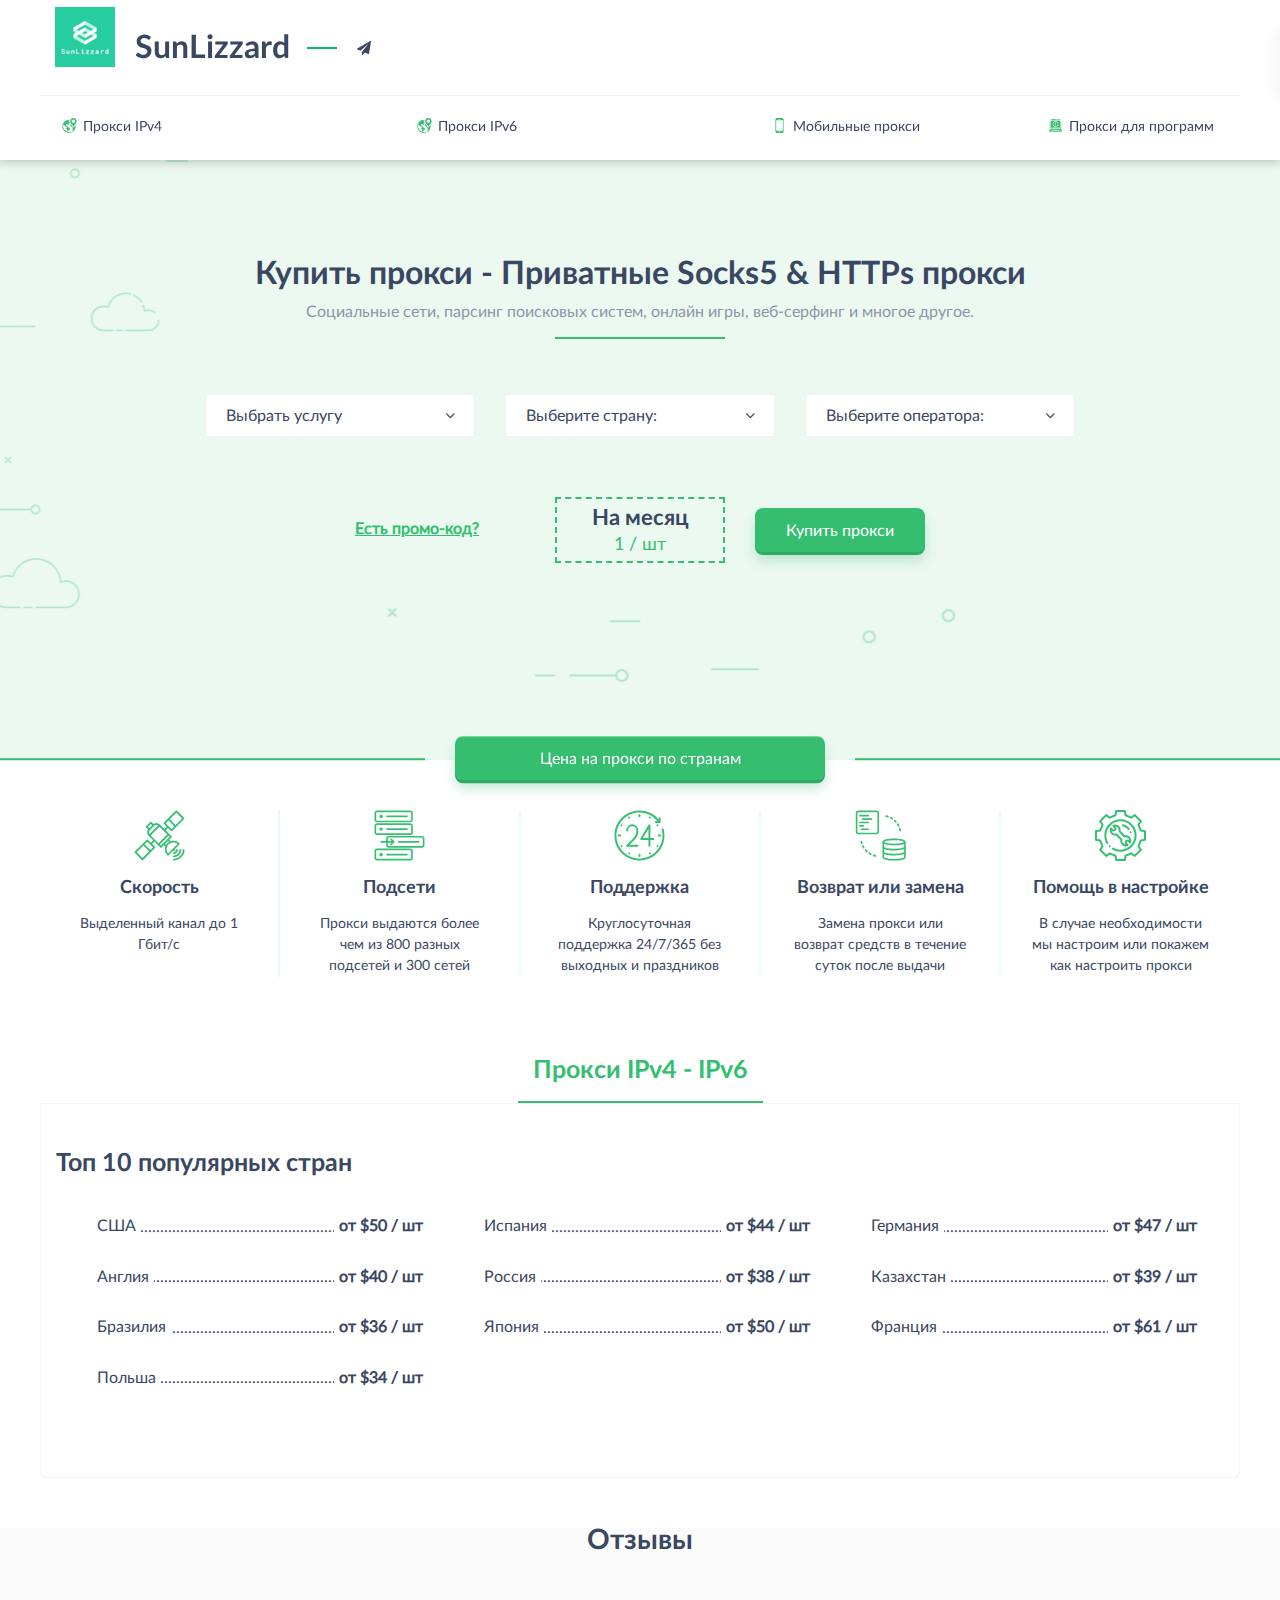
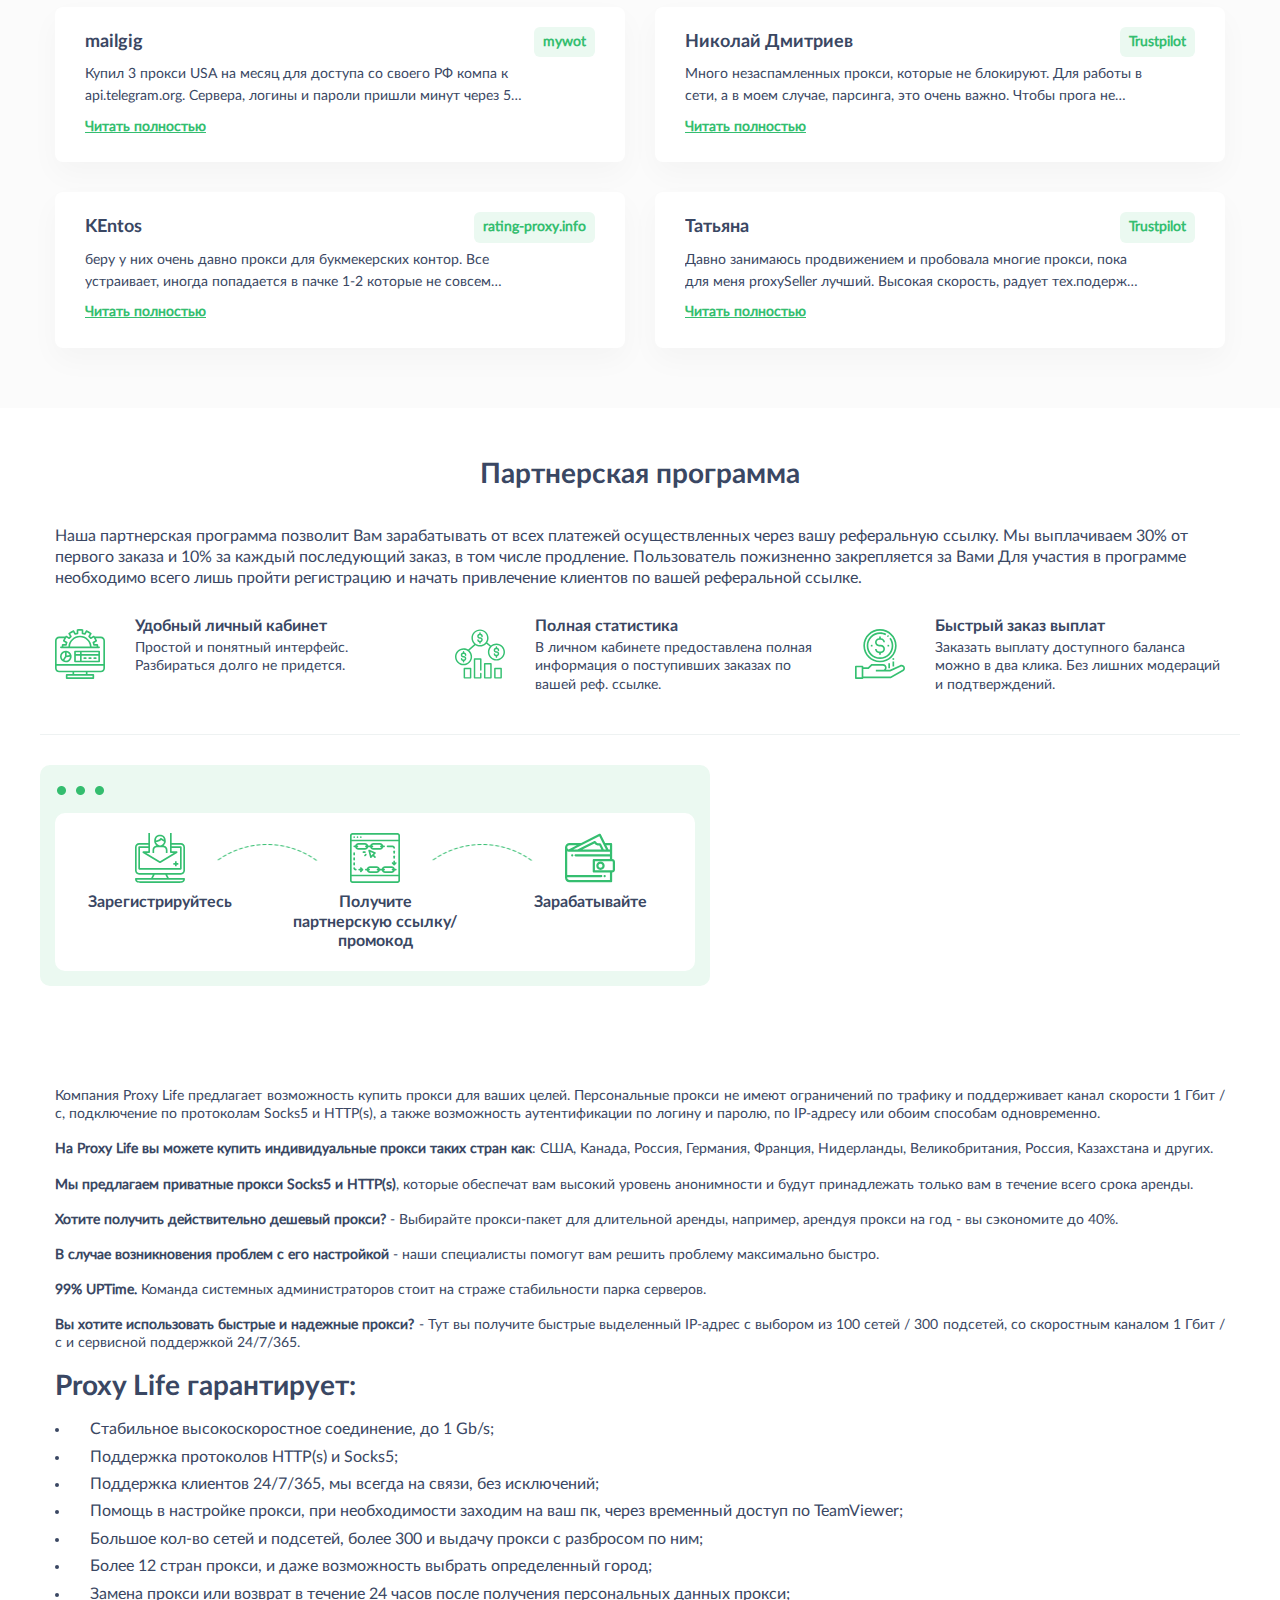
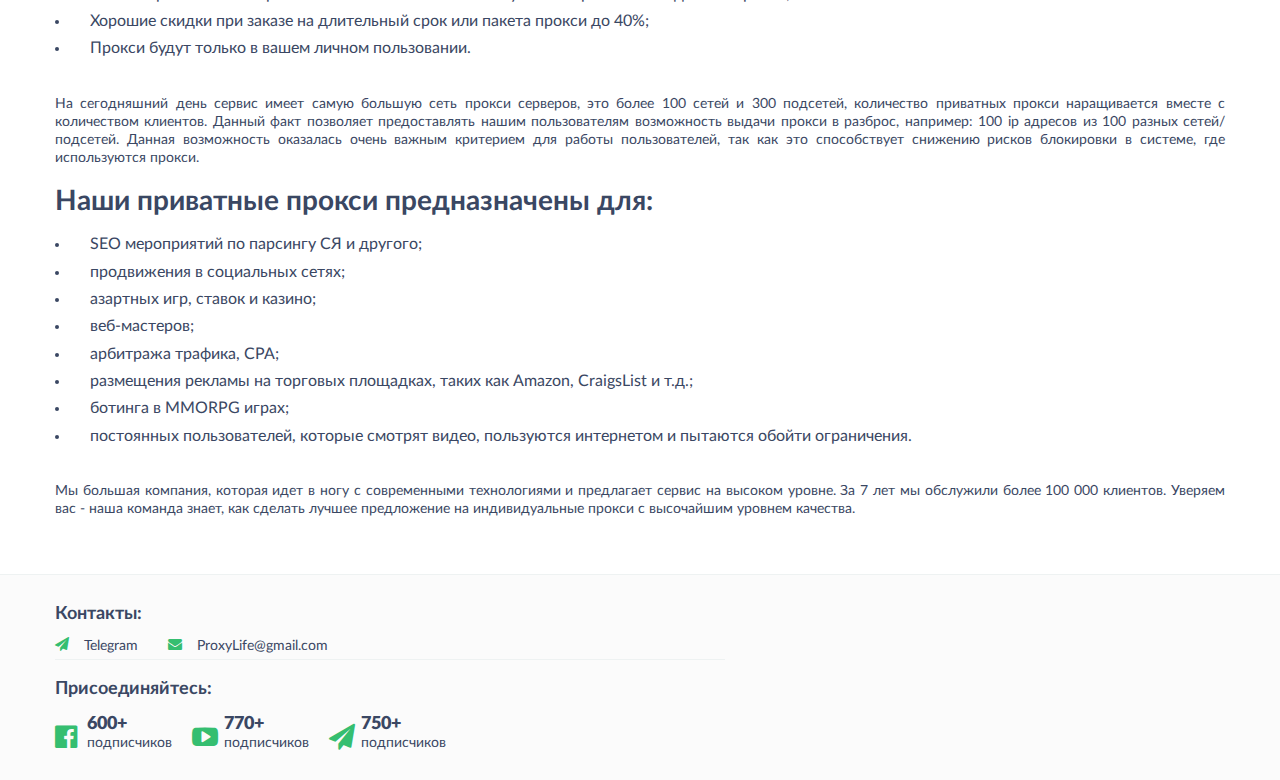
==== commit 08d28815: "logo has been changed, shop error page has been added" ====
--- a/index-2.html
+++ b/index-2.html
@@ -1736,10 +1736,11 @@
             <div class="container">
                 <div class="row header__top">
                     <div class="header_logo">
-                        <a href="index.html" class="logo">
+                        <a href="index.html" class="logo" style="display:flex; gap:20px">
                             <i>
-                                <img src="fonts/8aeade7cf73ff3e42dd17f4617ce4018.svg" alt="Прокси селлер">
+                                <img src="./poland-proxy/logo.png" alt="Прокси селлер">
                             </i>
+                            <h1> SunLizzard</h1>
                         </a>
                     </div>
                     <div class="header__social">
--- a/css/template_addbc4e4475238ae01c8bef789acd89e_v1.css
+++ b/css/template_addbc4e4475238ae01c8bef789acd89e_v1.css
@@ -8699,6 +8699,24 @@
 .FAQ-accordion-wrap > li.active > .FAQ-accordion-drop {
     display: block;
 }
+
+.sell-code{
+  margin: 0 auto;
+  border: #000 solid 3px;
+  border-radius: 5px;
+  width:calc(30%);
+  text-overflow: ellipsis;
+  white-space:nowrap;
+  overflow:hidden;
+  padding: 3px 7px;
+}
+.sell-code::before{
+  content: url(.\copy.png);
+  height:20px;
+  width:20px;
+  float: left;
+  display:block;
+}
 /* End */
 /* /local/templates/dvsproxyseller/css/fonts.min.css?16576920781130 */
 /* /local/templates/dvsproxyseller/css/main.min.css?1668064588539003 */
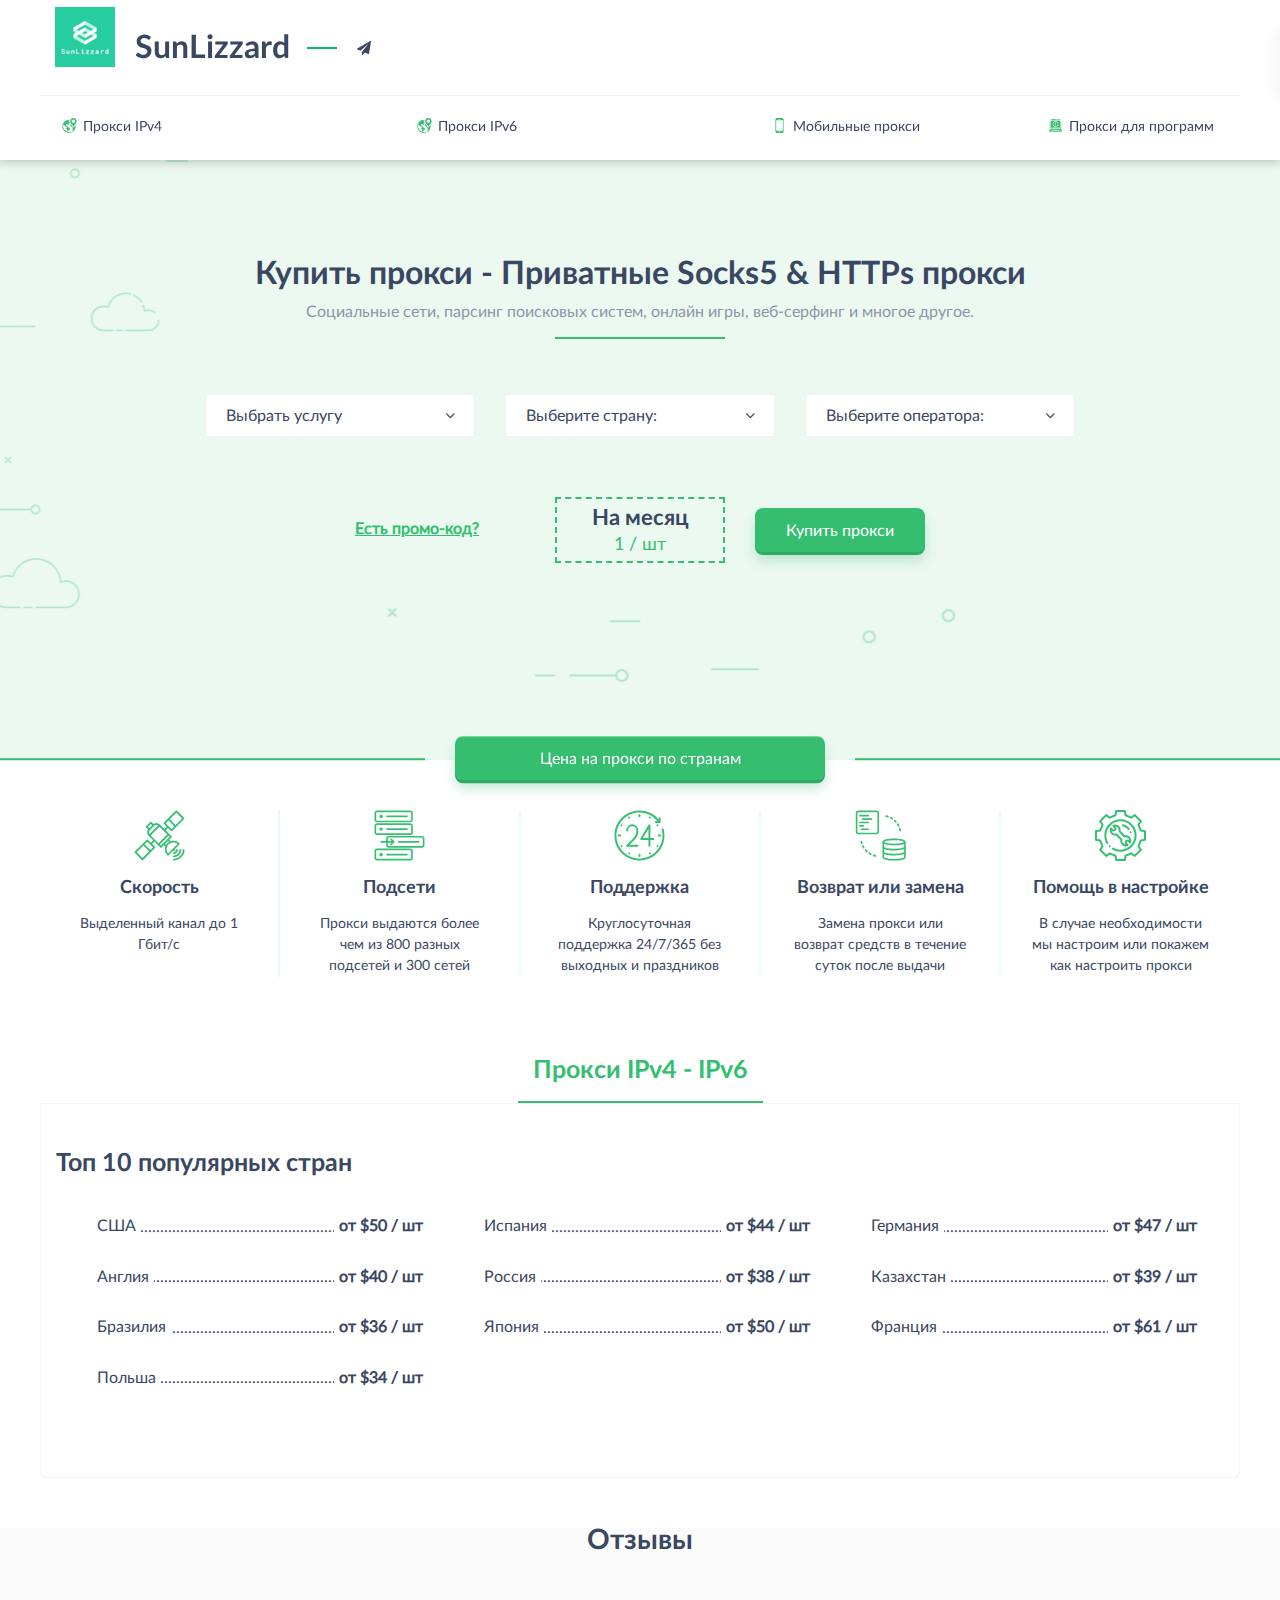
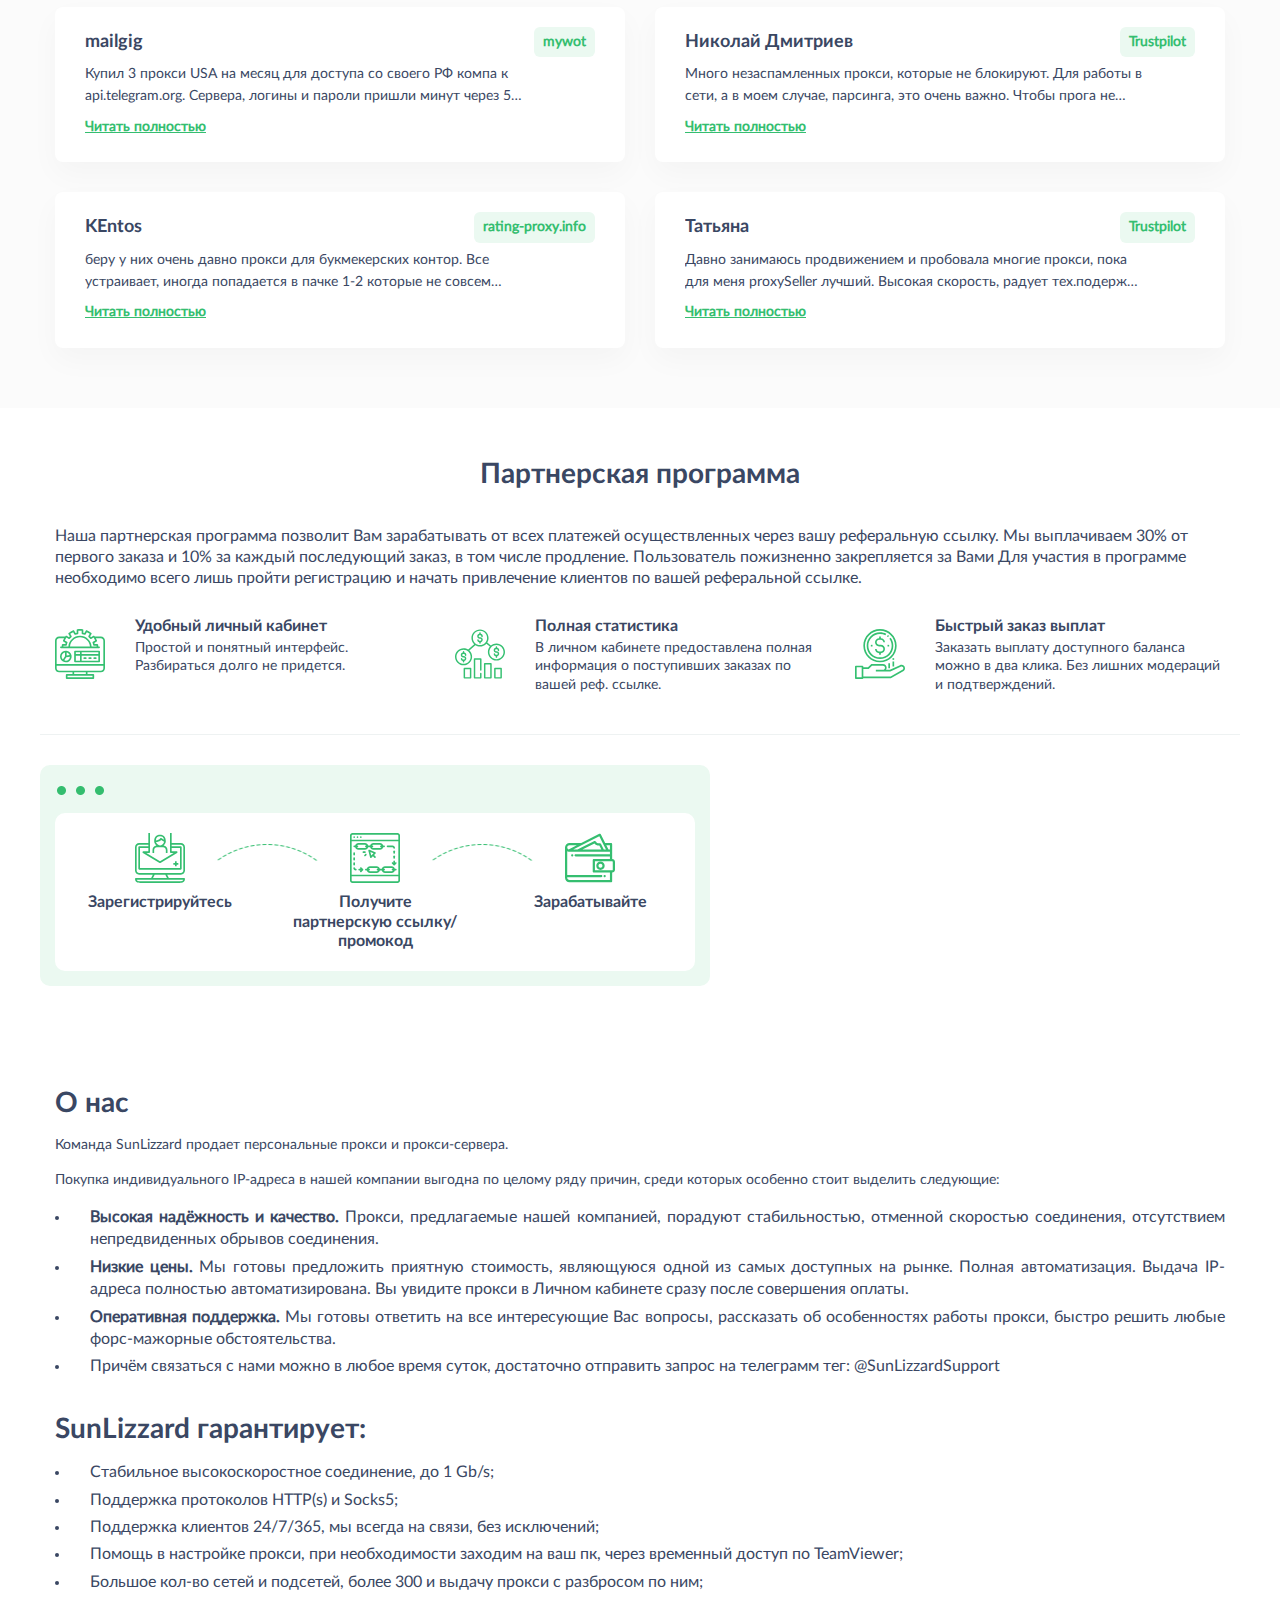
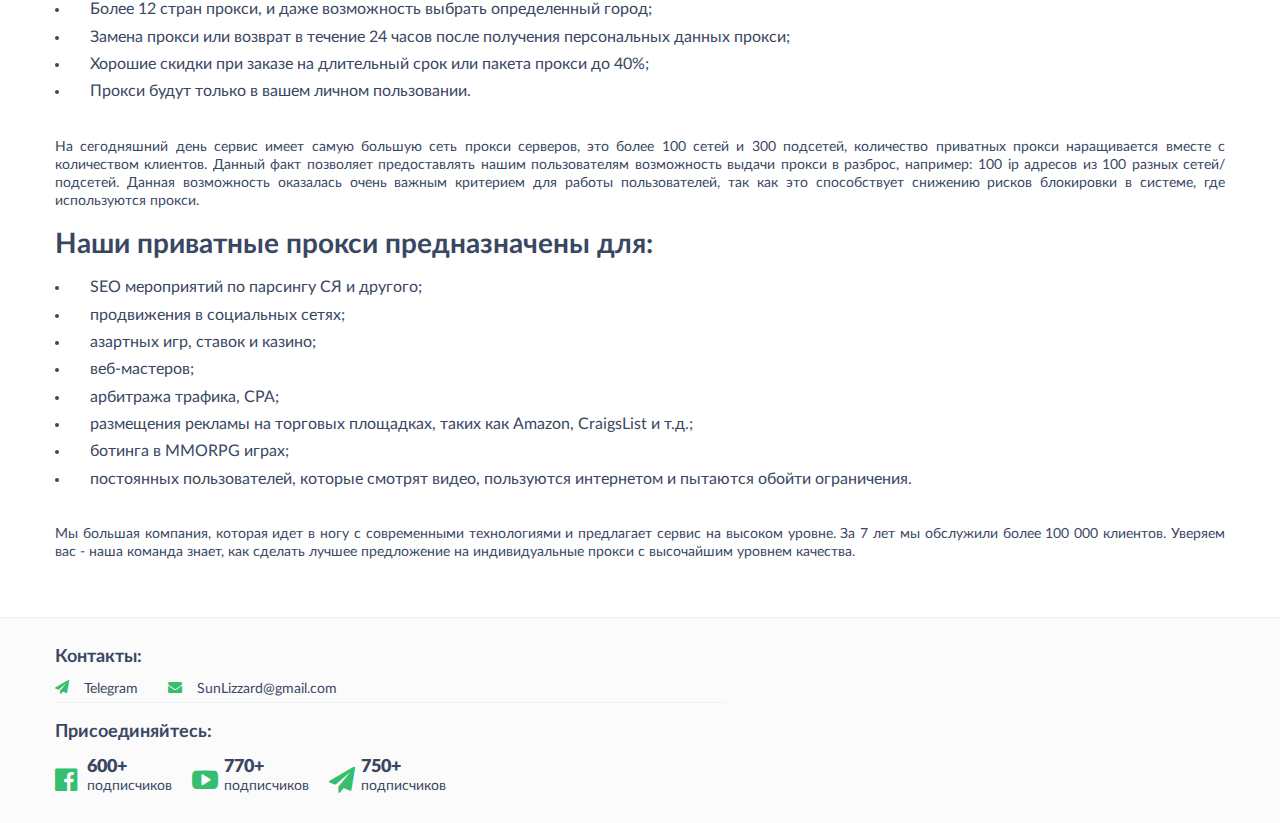
==== commit 809e4561: "qr width and form behaviour was changed(now selection is mandatory)" ====
--- a/index-2.html
+++ b/index-2.html
@@ -2,11 +2,11 @@
 <html class="no-js bx-core bx-win bx-no-touch bx-no-retina bx-chrome" lang="ru">
 
 
-<!-- Mirrored from proxylife.ml/index.html by HTTrack Website Copier/3.x [XR&CO'2014], Thu, 23 Feb 2023 14:34:07 GMT -->
+<!-- Mirrored from proxylife.ml/ by HTTrack Website Copier/3.x [XR&CO'2014], Thu, 23 Feb 2023 14:27:53 GMT -->
 <!-- Added by HTTrack --><meta http-equiv="content-type" content="text/html;charset=UTF-8" /><!-- /Added by HTTrack -->
 <head>
     <meta charset="UTF-8" />
-    <title>Proxy Life</title>
+    <title>SunLizzard</title>
     <!-- Bootstrap v3.3.4 Grid Styles -->
     <style>
         html {
@@ -157,7 +157,6 @@
 
         button,
         html input[type=button],
-        input[type=reset],
         input[type=submit] {
             -webkit-appearance: button;
             cursor: pointer
@@ -1631,7 +1630,8 @@
     <!-- Load CSS, CSS Localstorage & WebFonts Main Function -->
     <meta name="robots" content="index, follow">
     <meta name="keywords" content="прокси">
-    <meta name="description" content="Компания Proxy Life предлагает возможность купить прокси для ваших целей. Приватные прокси не имеют ограничений по трафику и поддерживает канал скорости 1 Гбит / с, подключение по протоколам Socks5 и HTTP(s), а также возможность аутентификации по лог">
+    <meta name="description" content="Команда SunLizzard продает персональные прокси и прокси-сервера.
+Покупка индивидуального IP-адреса в нашей компании выгодна по целому ряду причин, среди которых особенно стоит выделить следующие:">
     <script async src="../www.googletagmanager.com/gtm2fe1.js?id=GTM-NR4FPRX"></script>
     <script type="text/javascript" data-skip-moving="true">
         (function(w, d, n) {
@@ -1748,7 +1748,7 @@
                         </div>
                         <div class="header__social-items">
 
-                            <div id="bx_3218110189_1642" class="header__social-item"><a href="https://t.me/proxylife_support" target="_blank"><i><i class="fa fa-paper-plane"></i></i></a></div>
+                            <div id="bx_3218110189_1642" class="header__social-item"><a href="https://t.me/sunlizzardsupport" target="_blank"><i><i class="fa fa-paper-plane"></i></i></a></div>
                         </div>
                     </div>
                     <div class="header_nav_wrap">
@@ -2044,7 +2044,7 @@
                                     <li data-value="15">Прокси IPv6</li>
                                     <li data-value="15">Мобильные прокси</li>
                                 </ul>
-                                <input type="hidden" name="section" value>
+                                <input type="hidden" name="section" value class="selectedItem">
                             </div>
                         </div>
                         <div class="header_select-item bound-pair-select header_select-country">
@@ -2253,7 +2253,7 @@
                                         Румыния
                                     </li>
                                 </ul>
-                                <input type="hidden" name="element">
+                                <input type="hidden" name="element" class="selectedItem">
                             </div>
                         </div>
                         <div class="header_select-item bound-pair-select header_select-months">
@@ -2290,7 +2290,7 @@
                                     <li data-value="9m" data-section="15">Ben</li>
                                     <li data-value="12m" data-section="15">Simpel</li>
                                 </ul>
-                                <input type="hidden" name="days">
+                                <input type="hidden" name="days" class="selectedItem">
                             </div>
                         </div>
    
@@ -2310,7 +2310,13 @@
                             </div>
                         </div>
                         <div class="col-md-3 col-lg-2 header_bottom_item"> 
-                           <a href="poland-proxy/shop.html" class="main_btn dvs-show-modal-order">Купить прокси</a></div> 
+                           <button class="main_btn dvs-show-modal-order"
+                           onclick="
+                           var selectedItems = document.getElementsByClassName('selectedItem');
+                           if((selectedItems[0].value=='')||(selectedItems[1].value=='')||(selectedItems[2].value=='')) {return;}
+                           else {window.location.href = './poland-proxy/shop.html';}
+                           "
+                           >Купить прокси</button></div> 
                         <div class="col-md-4 col-lg-3 header_bottom_item dvs_hide dvs_diff">
                             
                                 <p>Возьмите еще <span>X</span> IP, и это будет дешевле на <b>XXX X</b></p>
@@ -2857,28 +2863,28 @@
                 </div>
                 <div class="row">
                     <div class="countries_and_prices_wrap center-block col-sm-12">
+                        <h2>О нас</h2>
                         <p>
-                            Компания Proxy Life предлагает возможность купить прокси для ваших целей. Персональные прокси не имеют ограничений по трафику и поддерживает канал скорости 1 Гбит / с, подключение по протоколам Socks5 и HTTP(s), а также возможность аутентификации по логину и паролю, по IP-адресу или обоим способам одновременно.
+                            Команда SunLizzard продает персональные прокси и прокси-сервера.
                         </p>
                         <p>
-                            <strong>На Proxy Life вы можете купить индивидуальные прокси таких стран как</strong>: США, Канада, Россия, Германия, Франция, Нидерланды, Великобритания, Россия, Казахстана и других.
+                            Покупка индивидуального IP-адреса в нашей компании выгодна по целому ряду причин, среди которых особенно стоит выделить следующие:
                         </p>
-                        <p>
-                            <strong>Мы предлагаем приватные прокси Socks5 и HTTP(s)</strong>, которые обеспечат вам высокий уровень анонимности и будут принадлежать только вам в течение всего срока аренды.
-                        </p>
-                        <p>
-                            <strong>Хотите получить действительно дешевый прокси?</strong> - Выбирайте прокси-пакет для длительной аренды, например, арендуя прокси на год - вы сэкономите до 40%.
-                        </p>
-                        <p>
-                            <strong>В случае возникновения проблем с его настройкой</strong> - наши специалисты помогут вам решить проблему максимально быстро.
-                        </p>
-                        <p>
-                            <strong>99% UPTime.</strong> Команда системных администраторов стоит на страже стабильности парка серверов.
-                        </p>
-                        <p>
-                            <strong>Вы хотите использовать быстрые и надежные прокси?</strong> - Тут вы получите быстрые выделенный IP-адрес с выбором из 100 сетей / 300 подсетей, со скоростным каналом 1 Гбит / с и сервисной поддержкой 24/7/365.
-                        </p>
-                        <h2>Proxy Life гарантирует:</h2>
+                        <ul>
+                            <li>
+                                <strong>Высокая надёжность и качество. </strong>Прокси, предлагаемые нашей компанией, порадуют стабильностью, отменной скоростью соединения, отсутствием непредвиденных обрывов соединения.
+                            </li>
+                            <li>
+                                <strong>Низкие цены.</strong> Мы готовы предложить приятную стоимость, являющуюся одной из самых доступных на рынке.
+                                Полная автоматизация. Выдача IP-адреса полностью автоматизирована. Вы увидите прокси в Личном кабинете сразу после совершения оплаты.
+                            </li>
+                            <li>
+                                <strong>Оперативная поддержка.</strong> Мы готовы ответить на все интересующие Вас вопросы, рассказать об особенностях работы прокси, быстро решить любые форс-мажорные обстоятельства. 
+                            </li>
+                            <li>Причём связаться с нами можно в любое время суток, достаточно отправить запрос на телеграмм тег: @SunLizzardSupport
+                            </li>
+                        </ul>
+                        <h2>SunLizzard гарантирует:</h2>
                         <ul>
                             <li>Стабильное высокоскоростное соединение, до 1 Gb/s;</li>
                             <li>Поддержка протоколов HTTP(s) и Socks5;</li>
@@ -2927,7 +2933,7 @@
                                         <li id="bx_1454625752_1450">
                                             <div class="contact_i">
                                                 <i class="fa fa-paper-plane"></i>
-                                                <a href="https://t.me/proxylife_support" target="_blank">
+                                                <a href="https://t.me/sunlizzardsupport" target="_blank">
                                                     Telegram </a>
                                             </div>
                                         </li>
@@ -2935,7 +2941,7 @@
                                             <div class="contact_i">
                                                 <i class="fa fa-envelope"></i>
                                                 <a>
-                                                    <span class="">ProxyLife@gmail.com</span> </a>
+                                                    <span class="">SunLizzard@gmail.com</span> </a>
                                             </div>
                                         </li>
                                     </ul>
@@ -5007,5 +5013,5 @@
 </body>
 
 
-<!-- Mirrored from proxylife.ml/index.html by HTTrack Website Copier/3.x [XR&CO'2014], Thu, 23 Feb 2023 14:34:07 GMT -->
+<!-- Mirrored from proxylife.ml/ by HTTrack Website Copier/3.x [XR&CO'2014], Thu, 23 Feb 2023 14:29:34 GMT -->
 </html>